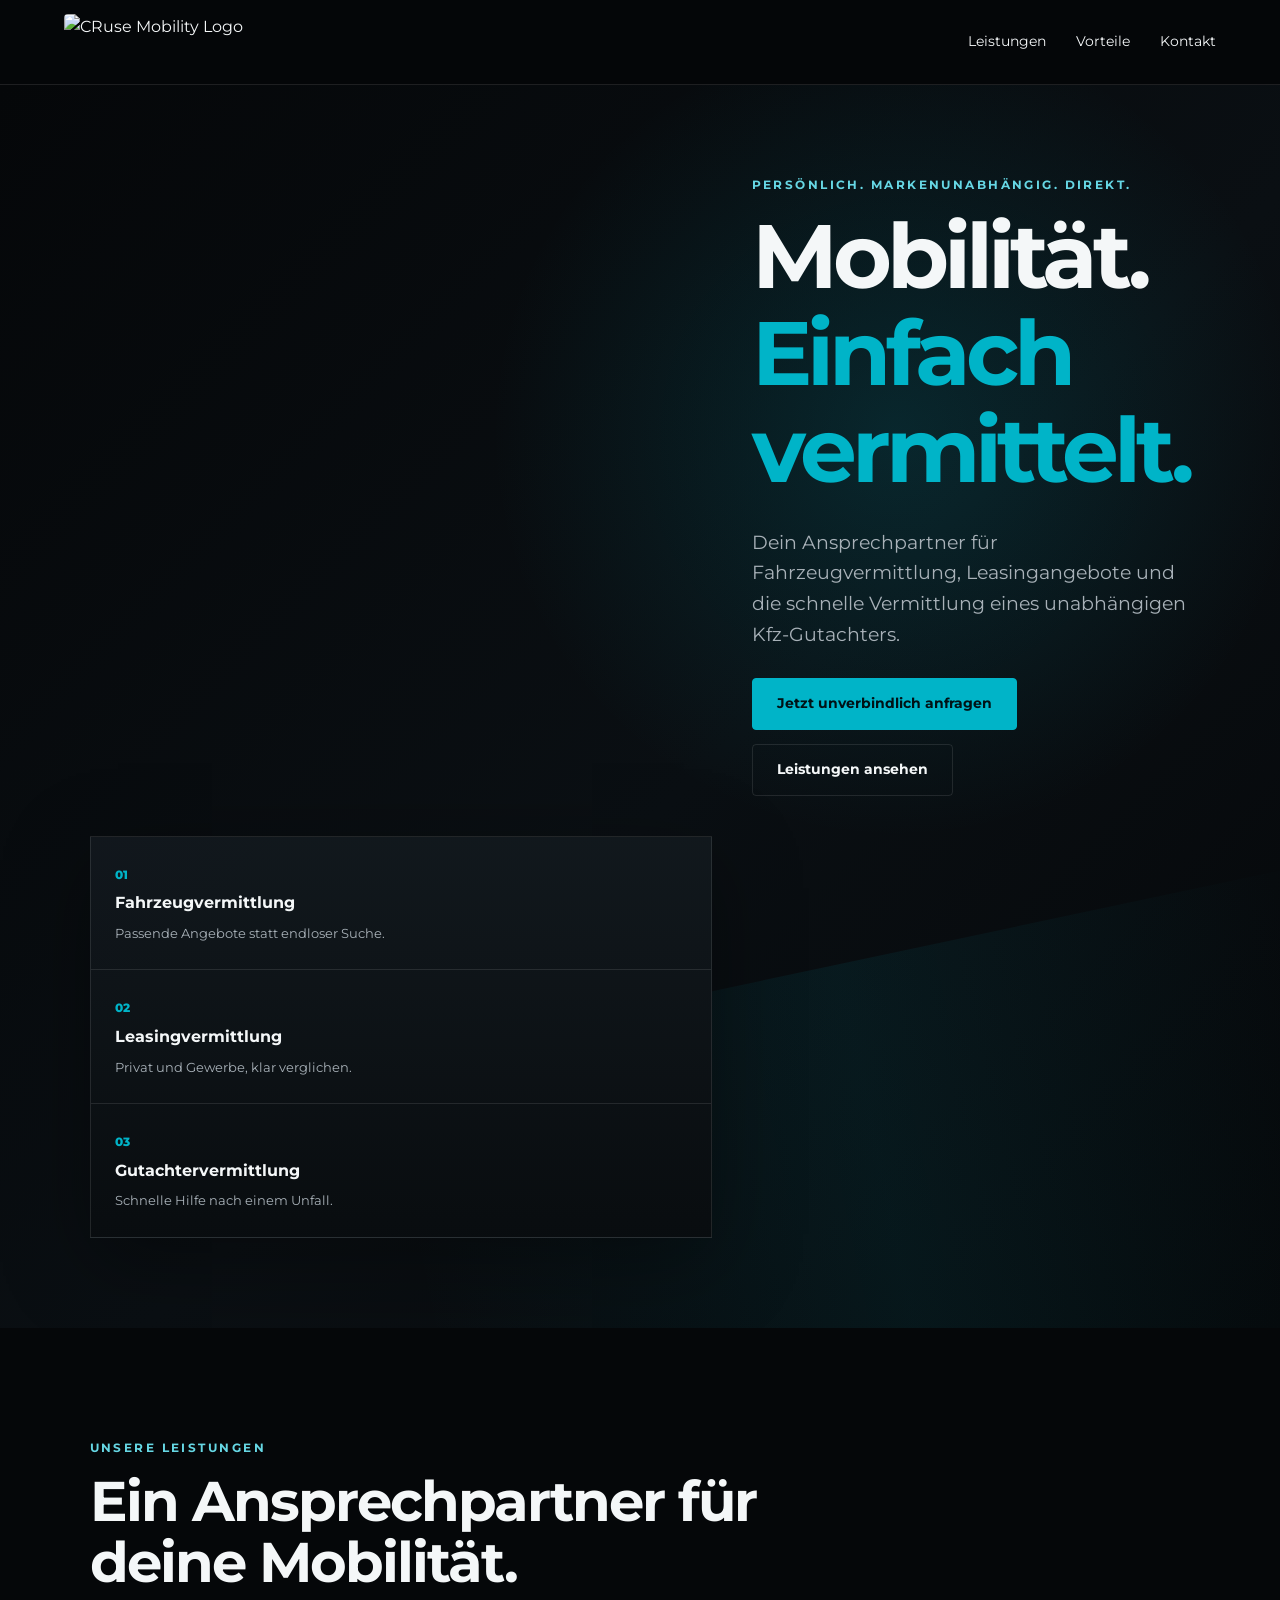
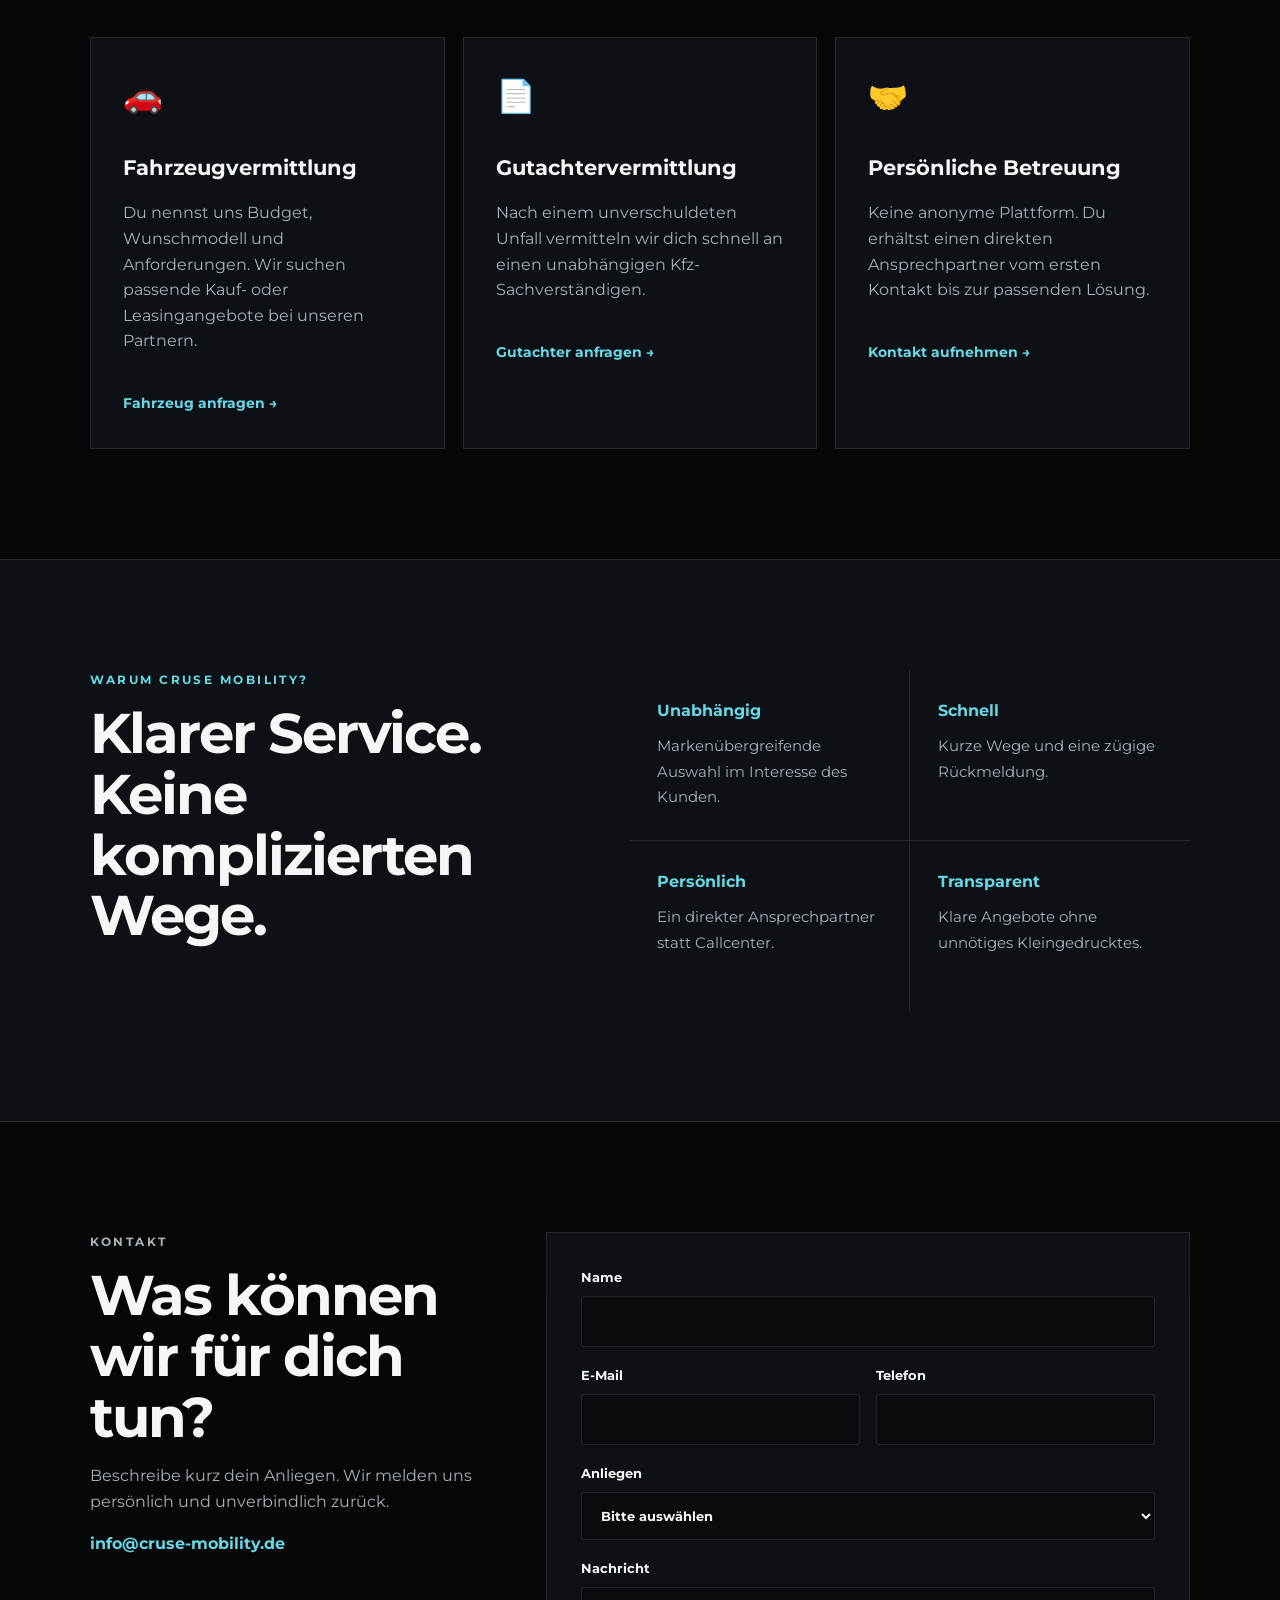
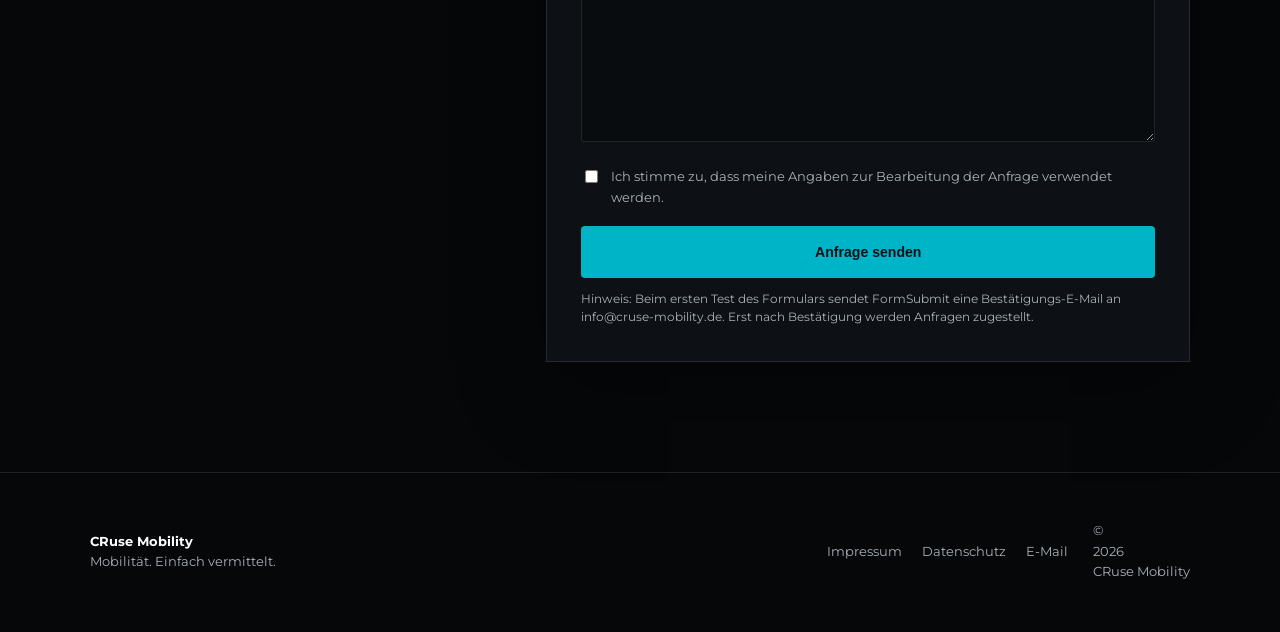
==== index.html @ 1a9c0b60 "Add files via upload" ====
<!doctype html>
<html lang="de">
<head>
  <meta charset="utf-8">
  <meta name="viewport" content="width=device-width, initial-scale=1">
  <title>CRuse Mobility – Mobilität. Einfach vermittelt.</title>
  <meta name="description" content="CRuse Mobility vermittelt Fahrzeuge, Leasingangebote und unabhängige Kfz-Gutachter – persönlich, schnell und markenunabhängig.">
  <link rel="icon" href="assets/cruse-logo.png">
  <link rel="stylesheet" href="styles.css">
</head>
<body>
  <header class="site-header">
    <a class="brand" href="#start" aria-label="CRuse Mobility Startseite">
      <img src="assets/cruse-logo.png" alt="CRuse Mobility Logo">
    </a>
    <button class="menu-toggle" type="button" aria-label="Menü öffnen" aria-expanded="false">☰</button>
    <nav class="nav" aria-label="Hauptnavigation">
      <a href="#leistungen">Leistungen</a>
      <a href="#vorteile">Vorteile</a>
      <a href="#kontakt">Kontakt</a>
    </nav>
  </header>

  <main>
    <section class="hero" id="start">
      <div class="hero-glow"></div>
      <div class="hero-content">
        <p class="eyebrow">Persönlich. Markenunabhängig. Direkt.</p>
        <h1>Mobilität.<br><span>Einfach vermittelt.</span></h1>
        <p class="hero-text">
          Dein Ansprechpartner für Fahrzeugvermittlung, Leasingangebote
          und die schnelle Vermittlung eines unabhängigen Kfz-Gutachters.
        </p>
        <div class="hero-actions">
          <a class="button primary" href="#kontakt">Jetzt unverbindlich anfragen</a>
          <a class="button secondary" href="#leistungen">Leistungen ansehen</a>
        </div>
      </div>
      <div class="hero-card" aria-label="CRuse Mobility Kernleistungen">
        <div>
          <span>01</span>
          <strong>Fahrzeugvermittlung</strong>
          <small>Passende Angebote statt endloser Suche.</small>
        </div>
        <div>
          <span>02</span>
          <strong>Leasingvermittlung</strong>
          <small>Privat und Gewerbe, klar verglichen.</small>
        </div>
        <div>
          <span>03</span>
          <strong>Gutachtervermittlung</strong>
          <small>Schnelle Hilfe nach einem Unfall.</small>
        </div>
      </div>
    </section>

    <section class="section" id="leistungen">
      <div class="section-heading">
        <p class="eyebrow">Unsere Leistungen</p>
        <h2>Ein Ansprechpartner für deine Mobilität.</h2>
      </div>

      <div class="cards">
        <article class="card">
          <div class="icon">🚗</div>
          <h3>Fahrzeugvermittlung</h3>
          <p>Du nennst uns Budget, Wunschmodell und Anforderungen. Wir suchen passende Kauf- oder Leasingangebote bei unseren Partnern.</p>
          <a href="#kontakt">Fahrzeug anfragen →</a>
        </article>

        <article class="card">
          <div class="icon">📄</div>
          <h3>Gutachtervermittlung</h3>
          <p>Nach einem unverschuldeten Unfall vermitteln wir dich schnell an einen unabhängigen Kfz-Sachverständigen.</p>
          <a href="#kontakt">Gutachter anfragen →</a>
        </article>

        <article class="card">
          <div class="icon">🤝</div>
          <h3>Persönliche Betreuung</h3>
          <p>Keine anonyme Plattform. Du erhältst einen direkten Ansprechpartner vom ersten Kontakt bis zur passenden Lösung.</p>
          <a href="#kontakt">Kontakt aufnehmen →</a>
        </article>
      </div>
    </section>

    <section class="section split" id="vorteile">
      <div>
        <p class="eyebrow">Warum CRuse Mobility?</p>
        <h2>Klarer Service.<br>Keine komplizierten Wege.</h2>
      </div>
      <div class="benefits">
        <div><strong>Unabhängig</strong><span>Markenübergreifende Auswahl im Interesse des Kunden.</span></div>
        <div><strong>Schnell</strong><span>Kurze Wege und eine zügige Rückmeldung.</span></div>
        <div><strong>Persönlich</strong><span>Ein direkter Ansprechpartner statt Callcenter.</span></div>
        <div><strong>Transparent</strong><span>Klare Angebote ohne unnötiges Kleingedrucktes.</span></div>
      </div>
    </section>

    <section class="section contact-section" id="kontakt">
      <div class="contact-copy">
        <p class="eyebrow">Kontakt</p>
        <h2>Was können wir für dich tun?</h2>
        <p>Beschreibe kurz dein Anliegen. Wir melden uns persönlich und unverbindlich zurück.</p>
        <a class="mail-link" href="mailto:info@cruse-mobility.de">info@cruse-mobility.de</a>
      </div>

      <form class="contact-form" action="https://formsubmit.co/info@cruse-mobility.de" method="POST">
        <input type="hidden" name="_subject" value="Neue Anfrage über cruse-mobility.de">
        <input type="hidden" name="_captcha" value="false">
        <input type="hidden" name="_template" value="table">

        <label>
          Name
          <input type="text" name="Name" autocomplete="name" required>
        </label>

        <div class="form-row">
          <label>
            E-Mail
            <input type="email" name="E-Mail" autocomplete="email" required>
          </label>
          <label>
            Telefon
            <input type="tel" name="Telefon" autocomplete="tel">
          </label>
        </div>

        <label>
          Anliegen
          <select name="Anliegen" required>
            <option value="">Bitte auswählen</option>
            <option>Fahrzeugvermittlung</option>
            <option>Leasingangebot</option>
            <option>Gutachtervermittlung</option>
            <option>Kooperation / Partner werden</option>
            <option>Sonstiges</option>
          </select>
        </label>

        <label>
          Nachricht
          <textarea name="Nachricht" rows="6" required></textarea>
        </label>

        <label class="consent">
          <input type="checkbox" required>
          <span>Ich stimme zu, dass meine Angaben zur Bearbeitung der Anfrage verwendet werden.</span>
        </label>

        <button class="button primary submit" type="submit">Anfrage senden</button>
        <p class="form-note">
          Hinweis: Beim ersten Test des Formulars sendet FormSubmit eine Bestätigungs-E-Mail an
          info@cruse-mobility.de. Erst nach Bestätigung werden Anfragen zugestellt.
        </p>
      </form>
    </section>
  </main>

  <footer>
    <div>
      <strong>CRuse Mobility</strong>
      <span>Mobilität. Einfach vermittelt.</span>
    </div>
    <div class="footer-links">
      <a href="impressum.html">Impressum</a>
      <a href="datenschutz.html">Datenschutz</a>
      <a href="mailto:info@cruse-mobility.de">E-Mail</a>
    </div>
    <p>© <span id="year"></span> CRuse Mobility</p>
  </footer>

  <script src="script.js"></script>
</body>
</html>
---- styles.css ----
@import url('https://fonts.googleapis.com/css2?family=Montserrat:wght@400;500;600;700;800&display=swap');

:root {
  --bg: #050709;
  --panel: #0d1115;
  --panel-2: #12181d;
  --text: #f4f7f8;
  --muted: #a8b1b8;
  --accent: #00b4c8;
  --accent-2: #66d7e4;
  --line: rgba(255,255,255,.1);
  --shadow: 0 24px 80px rgba(0,0,0,.35);
}

* { box-sizing: border-box; }
html { scroll-behavior: smooth; }
body {
  margin: 0;
  background: var(--bg);
  color: var(--text);
  font-family: Montserrat, Arial, sans-serif;
  line-height: 1.6;
}
a { color: inherit; text-decoration: none; }
img { max-width: 100%; display: block; }

.site-header {
  position: sticky;
  top: 0;
  z-index: 50;
  display: flex;
  align-items: center;
  justify-content: space-between;
  gap: 24px;
  padding: 14px clamp(20px, 5vw, 72px);
  background: rgba(5,7,9,.82);
  border-bottom: 1px solid var(--line);
  backdrop-filter: blur(16px);
}
.brand img { width: 215px; height: 56px; object-fit: cover; object-position: center; border-radius: 4px; }
.nav { display: flex; gap: 30px; font-size: .9rem; }
.nav a:hover { color: var(--accent-2); }
.menu-toggle { display: none; background: none; border: 0; color: white; font-size: 1.6rem; }

.hero {
  min-height: 86vh;
  position: relative;
  overflow: hidden;
  display: grid;
  grid-template-columns: 1.3fr .7fr;
  gap: 40px;
  align-items: center;
  padding: 90px clamp(20px, 7vw, 110px);
  background:
    radial-gradient(circle at 70% 28%, rgba(0,180,200,.15), transparent 32%),
    linear-gradient(135deg, #050709 0%, #0a0f13 55%, #050709 100%);
}
.hero::after {
  content: "";
  position: absolute;
  inset: auto -10% -40% 35%;
  height: 70%;
  background: linear-gradient(90deg, transparent, rgba(0,180,200,.08), transparent);
  transform: rotate(-12deg);
}
.hero-content, .hero-card { position: relative; z-index: 2; }
.eyebrow {
  margin: 0 0 14px;
  color: var(--accent-2);
  font-size: .76rem;
  font-weight: 700;
  text-transform: uppercase;
  letter-spacing: .2em;
}
h1, h2, h3 { line-height: 1.08; }
h1 { margin: 0; font-size: clamp(3rem, 7vw, 6.5rem); letter-spacing: -.055em; }
h1 span { color: var(--accent); }
.hero-text { max-width: 720px; margin: 28px 0; color: var(--muted); font-size: clamp(1rem, 1.7vw, 1.2rem); }
.hero-actions { display: flex; gap: 14px; flex-wrap: wrap; }
.button {
  display: inline-flex;
  align-items: center;
  justify-content: center;
  min-height: 52px;
  padding: 0 24px;
  border-radius: 4px;
  border: 1px solid var(--line);
  font-weight: 700;
  font-size: .88rem;
  cursor: pointer;
  transition: .2s ease;
}
.button.primary { background: var(--accent); color: #001216; border-color: var(--accent); }
.button.primary:hover { transform: translateY(-2px); box-shadow: 0 12px 35px rgba(0,180,200,.24); }
.button.secondary:hover { border-color: var(--accent); color: var(--accent-2); }

.hero-card {
  background: linear-gradient(180deg, rgba(18,24,29,.96), rgba(9,12,15,.96));
  border: 1px solid var(--line);
  box-shadow: var(--shadow);
}
.hero-card div { padding: 24px; border-bottom: 1px solid var(--line); }
.hero-card div:last-child { border-bottom: 0; }
.hero-card span { color: var(--accent); font-size: .72rem; font-weight: 800; }
.hero-card strong { display: block; margin: 4px 0; }
.hero-card small { color: var(--muted); }

.section { padding: 110px clamp(20px, 7vw, 110px); }
.section-heading { max-width: 820px; margin-bottom: 44px; }
h2 { margin: 0; font-size: clamp(2rem, 4.4vw, 4rem); letter-spacing: -.035em; }
.cards { display: grid; grid-template-columns: repeat(3, 1fr); gap: 18px; }
.card {
  min-height: 330px;
  padding: 32px;
  background: var(--panel);
  border: 1px solid var(--line);
  transition: .22s ease;
}
.card:hover { transform: translateY(-5px); border-color: rgba(0,180,200,.55); }
.icon { font-size: 2rem; }
.card h3 { font-size: 1.3rem; margin-top: 36px; }
.card p { color: var(--muted); }
.card a { display: inline-block; margin-top: 22px; color: var(--accent-2); font-weight: 700; font-size: .86rem; }

.split {
  display: grid;
  grid-template-columns: .9fr 1.1fr;
  gap: 80px;
  background: var(--panel);
  border-top: 1px solid var(--line);
  border-bottom: 1px solid var(--line);
}
.benefits { display: grid; grid-template-columns: 1fr 1fr; gap: 1px; background: var(--line); }
.benefits div { min-height: 170px; padding: 28px; background: var(--panel); }
.benefits strong { display: block; color: var(--accent-2); margin-bottom: 10px; }
.benefits span { color: var(--muted); font-size: .92rem; }

.contact-section { display: grid; grid-template-columns: .75fr 1.25fr; gap: 70px; }
.contact-copy p { color: var(--muted); }
.mail-link { color: var(--accent-2); font-weight: 700; }
.contact-form {
  padding: 34px;
  background: var(--panel);
  border: 1px solid var(--line);
  box-shadow: var(--shadow);
}
label { display: block; margin-bottom: 18px; font-size: .82rem; font-weight: 700; }
input, select, textarea {
  width: 100%;
  margin-top: 8px;
  padding: 14px 15px;
  border: 1px solid var(--line);
  border-radius: 3px;
  background: #080c0f;
  color: var(--text);
  font: inherit;
  outline: none;
}
input:focus, select:focus, textarea:focus { border-color: var(--accent); }
.form-row { display: grid; grid-template-columns: 1fr 1fr; gap: 16px; }
.consent { display: flex; gap: 10px; align-items: flex-start; color: var(--muted); font-weight: 400; }
.consent input { width: auto; margin-top: 4px; }
.submit { width: 100%; border: 0; }
.form-note { color: var(--muted); font-size: .72rem; margin-bottom: 0; }

footer {
  padding: 36px clamp(20px, 7vw, 110px);
  border-top: 1px solid var(--line);
  display: grid;
  grid-template-columns: 1fr auto auto;
  gap: 25px;
  align-items: center;
  color: var(--muted);
  font-size: .8rem;
}
footer strong, footer span { display: block; }
footer strong { color: white; }
.footer-links { display: flex; gap: 20px; }

.legal {
  max-width: 920px;
  margin: auto;
  padding: 80px 20px;
}
.legal h1 { font-size: clamp(2.4rem, 6vw, 4.5rem); }
.legal h2 { font-size: 1.35rem; margin-top: 36px; }
.legal p, .legal li { color: var(--muted); }
.notice {
  padding: 18px;
  border-left: 3px solid var(--accent);
  background: var(--panel);
}

@media (max-width: 900px) {
  .hero, .split, .contact-section { grid-template-columns: 1fr; }
  .hero { padding-top: 70px; min-height: auto; }
  .cards { grid-template-columns: 1fr; }
  .split { gap: 45px; }
  .benefits { grid-template-columns: 1fr; }
  footer { grid-template-columns: 1fr; }
}

@media (max-width: 680px) {
  .site-header { padding: 10px 18px; }
  .brand img { width: 165px; height: 44px; }
  .menu-toggle { display: block; }
  .nav {
    display: none;
    position: absolute;
    top: 65px;
    left: 0;
    right: 0;
    padding: 20px;
    background: #080b0e;
    border-bottom: 1px solid var(--line);
    flex-direction: column;
  }
  .nav.open { display: flex; }
  .hero, .section { padding-left: 20px; padding-right: 20px; }
  .form-row { grid-template-columns: 1fr; gap: 0; }
  .contact-form { padding: 22px; }
}
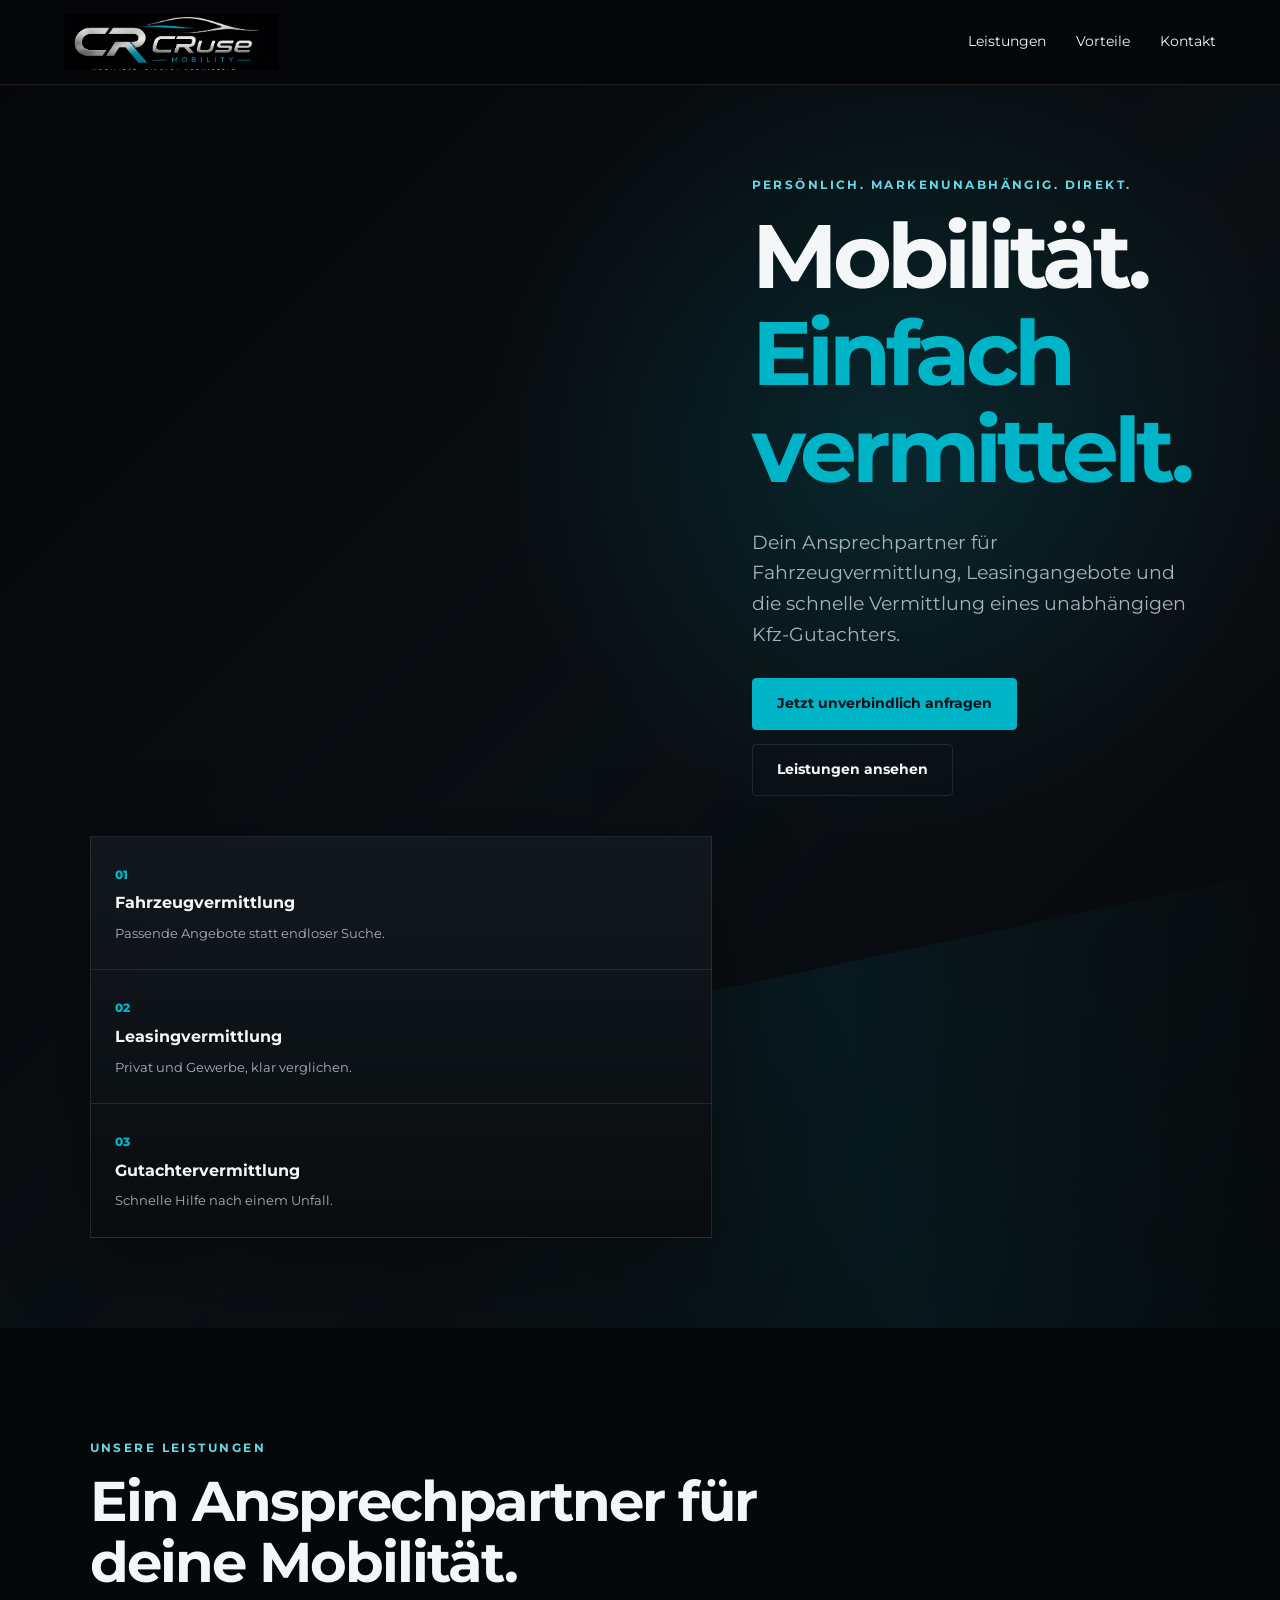
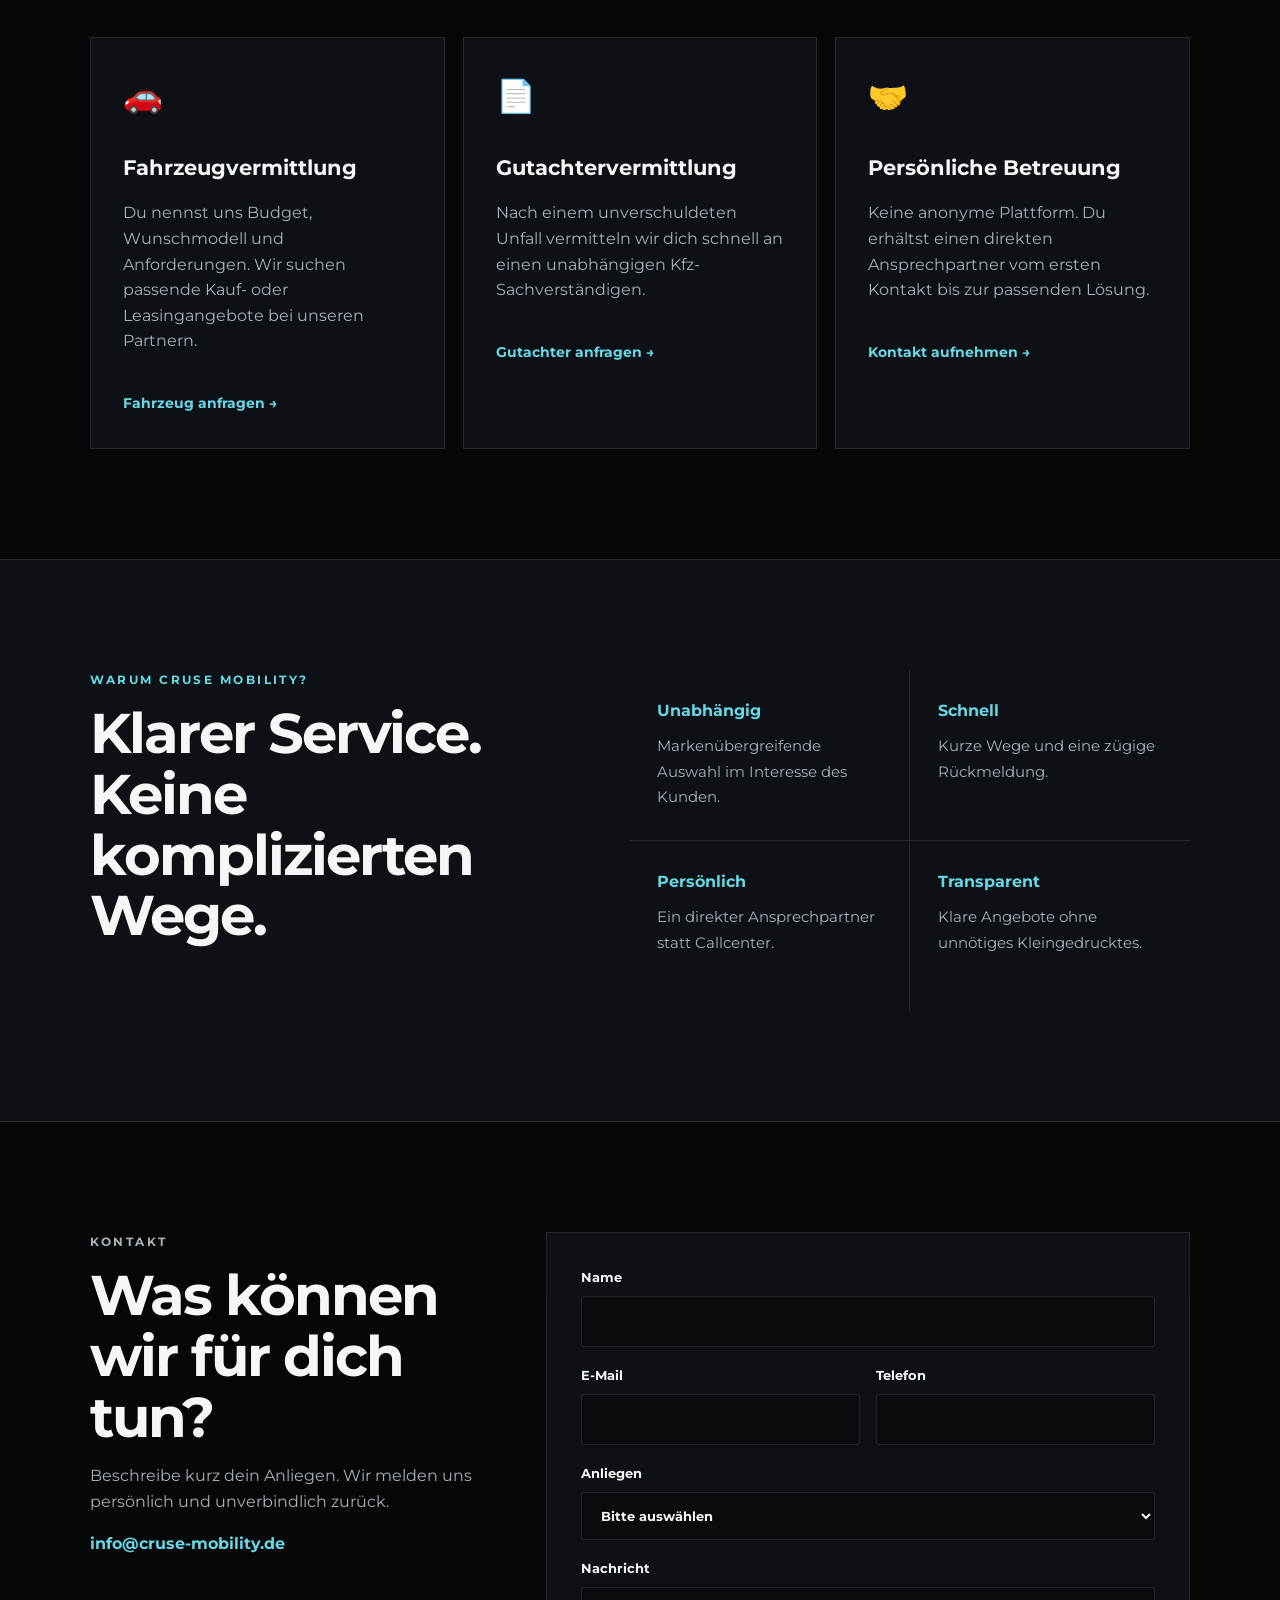
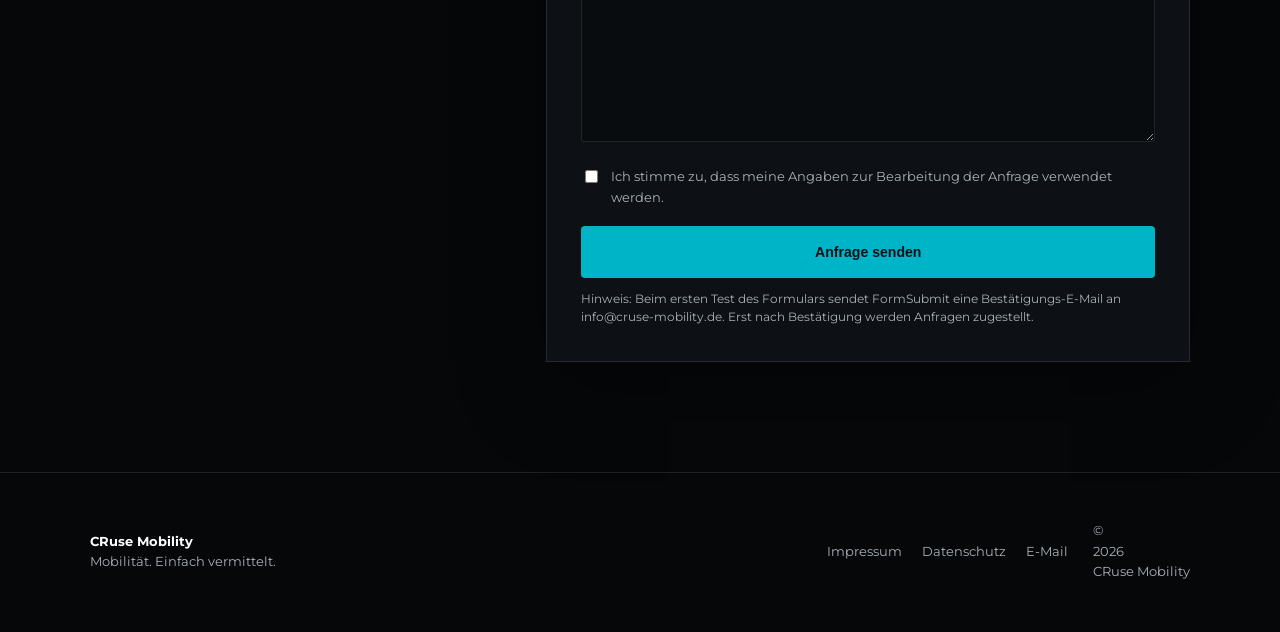
==== commit e82ebeed: "index.html aktualisieren" ====
--- a/index.html
+++ b/index.html
@@ -5,13 +5,13 @@
   <meta name="viewport" content="width=device-width, initial-scale=1">
   <title>CRuse Mobility – Mobilität. Einfach vermittelt.</title>
   <meta name="description" content="CRuse Mobility vermittelt Fahrzeuge, Leasingangebote und unabhängige Kfz-Gutachter – persönlich, schnell und markenunabhängig.">
-  <link rel="icon" href="assets/cruse-logo.png">
+<link rel="icon" href="cruse-logo.png">
   <link rel="stylesheet" href="styles.css">
 </head>
 <body>
   <header class="site-header">
     <a class="brand" href="#start" aria-label="CRuse Mobility Startseite">
-      <img src="assets/cruse-logo.png" alt="CRuse Mobility Logo">
+      <img src="cruse-logo.png" alt="CRuse Mobility Logo">
     </a>
     <button class="menu-toggle" type="button" aria-label="Menü öffnen" aria-expanded="false">☰</button>
     <nav class="nav" aria-label="Hauptnavigation">
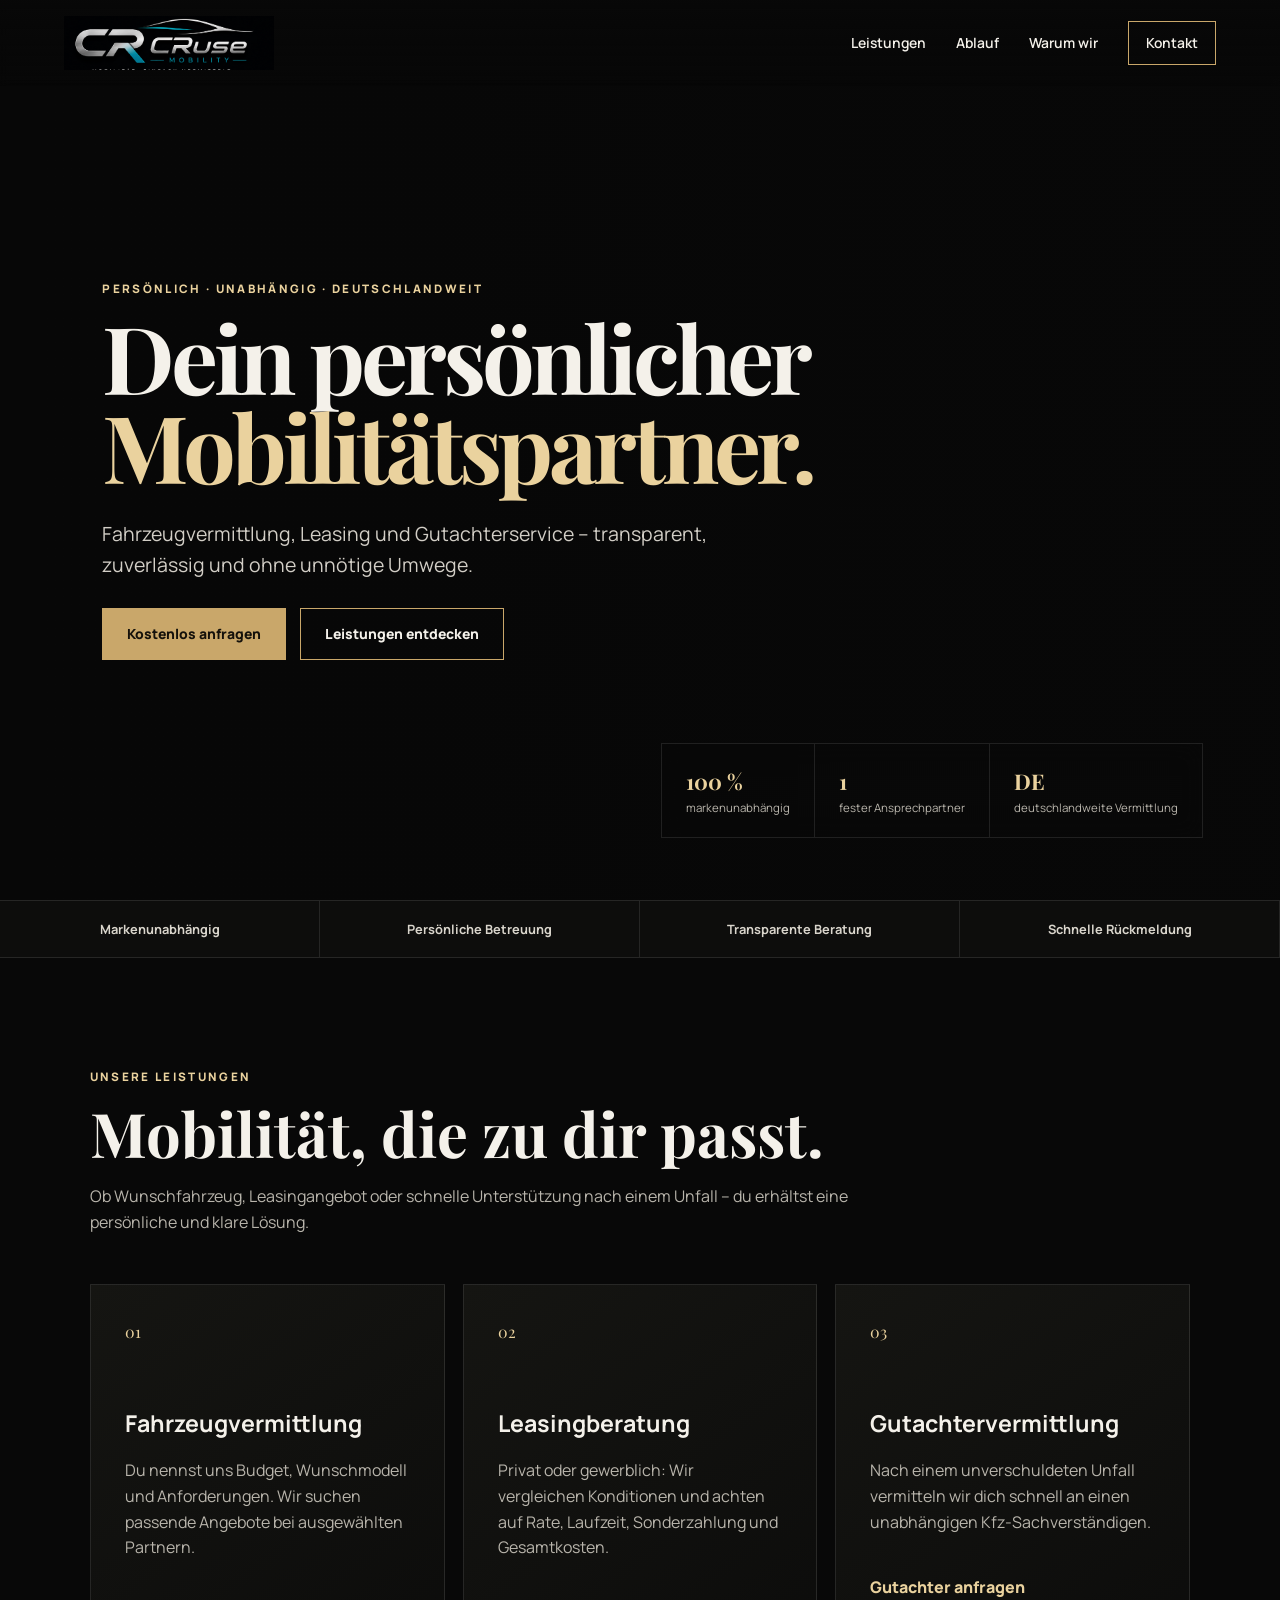
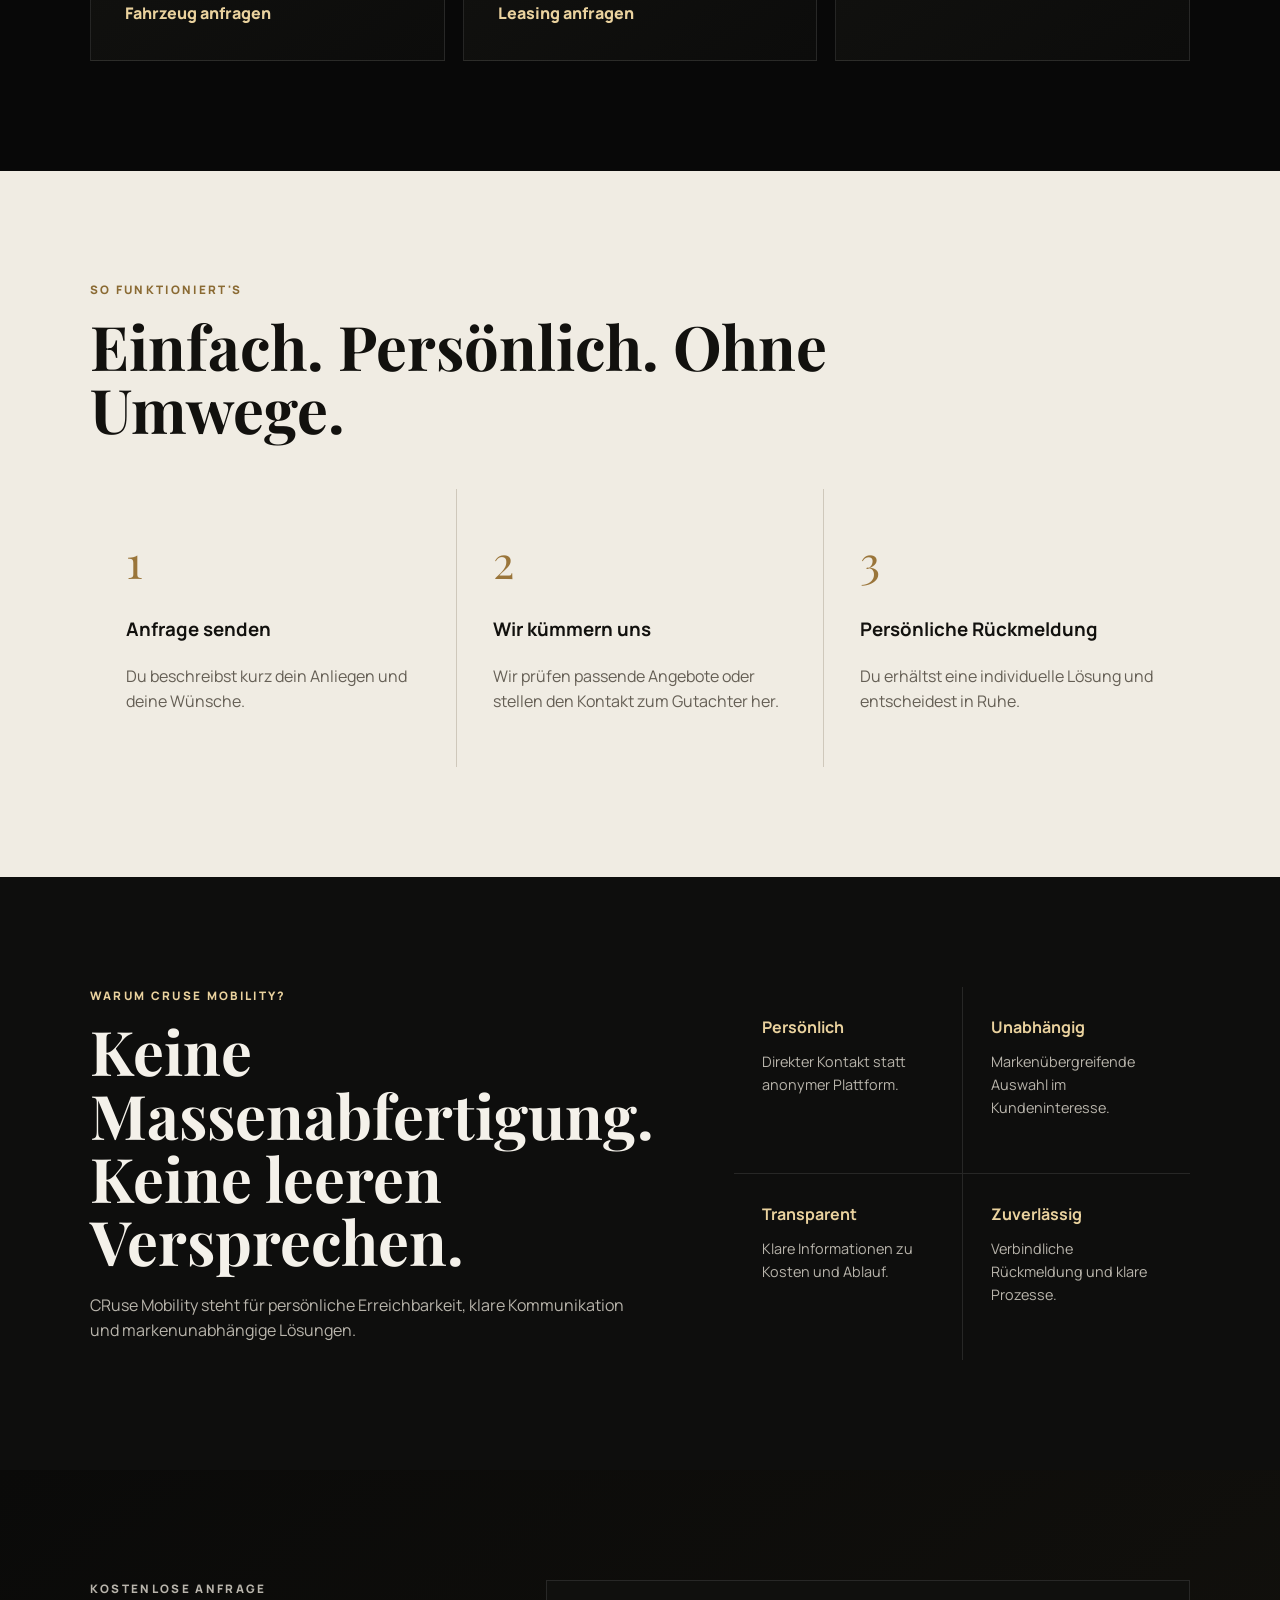
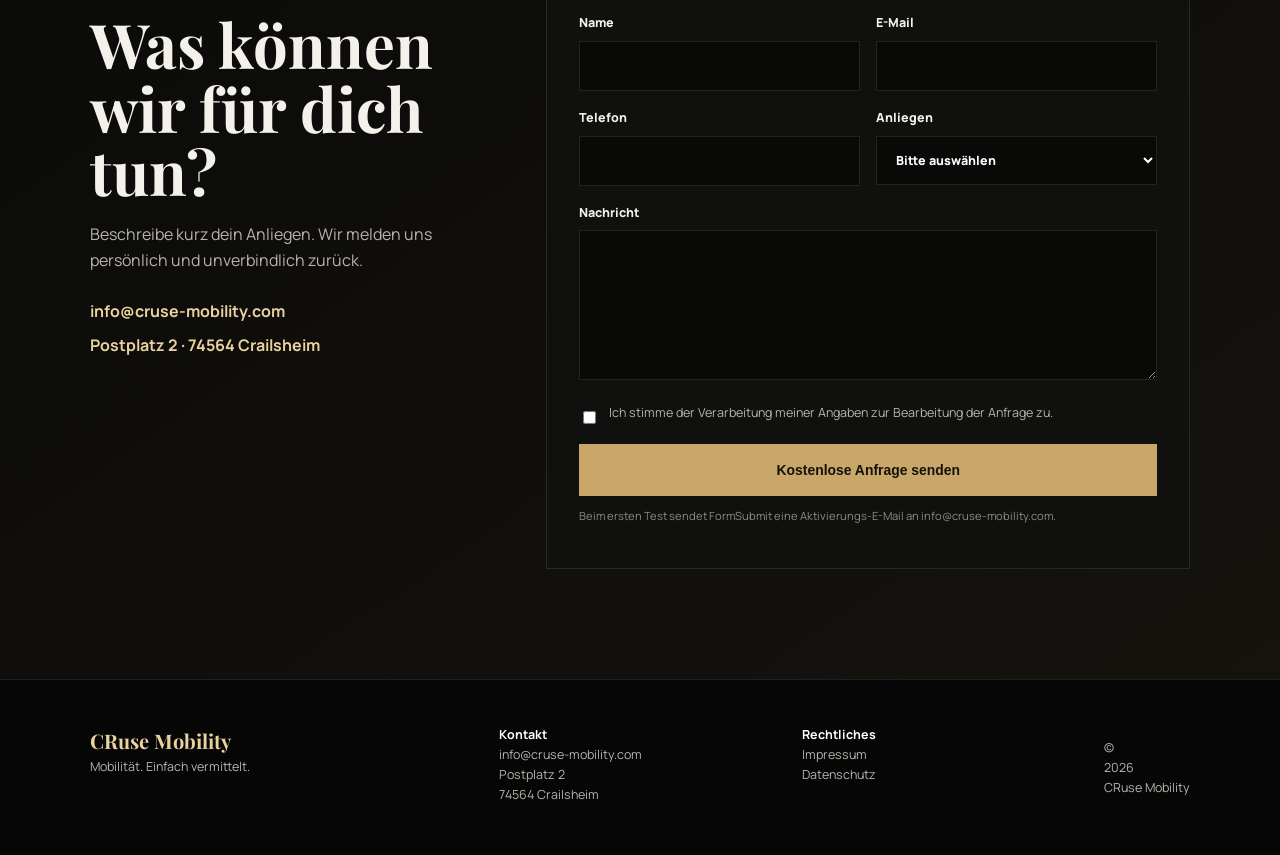
==== commit d0e24c19: "Add files via upload" ====
--- a/index.html
+++ b/index.html
@@ -1,176 +1,89 @@
 <!doctype html>
 <html lang="de">
 <head>
-  <meta charset="utf-8">
-  <meta name="viewport" content="width=device-width, initial-scale=1">
-  <title>CRuse Mobility – Mobilität. Einfach vermittelt.</title>
-  <meta name="description" content="CRuse Mobility vermittelt Fahrzeuge, Leasingangebote und unabhängige Kfz-Gutachter – persönlich, schnell und markenunabhängig.">
+<meta charset="utf-8"><meta name="viewport" content="width=device-width,initial-scale=1">
+<title>CRuse Mobility – Dein persönlicher Mobilitätspartner</title>
+<meta name="description" content="Fahrzeugvermittlung, Leasingberatung und Gutachtervermittlung – persönlich, transparent und markenunabhängig.">
 <link rel="icon" href="cruse-logo.png">
-  <link rel="stylesheet" href="styles.css">
+<link rel="preconnect" href="https://fonts.googleapis.com">
+<link rel="preconnect" href="https://fonts.gstatic.com" crossorigin>
+<link href="https://fonts.googleapis.com/css2?family=Manrope:wght@400;500;600;700;800&family=Playfair+Display:wght@600;700&display=swap" rel="stylesheet">
+<link rel="stylesheet" href="styles.css">
 </head>
 <body>
-  <header class="site-header">
-    <a class="brand" href="#start" aria-label="CRuse Mobility Startseite">
-      <img src="cruse-logo.png" alt="CRuse Mobility Logo">
-    </a>
-    <button class="menu-toggle" type="button" aria-label="Menü öffnen" aria-expanded="false">☰</button>
-    <nav class="nav" aria-label="Hauptnavigation">
-      <a href="#leistungen">Leistungen</a>
-      <a href="#vorteile">Vorteile</a>
-      <a href="#kontakt">Kontakt</a>
-    </nav>
-  </header>
+<header class="header">
+<a class="brand" href="#start"><img src="cruse-logo.png" alt="CRuse Mobility Logo"></a>
+<button class="menu-toggle" aria-expanded="false">Menü</button>
+<nav id="main-nav">
+<a href="#leistungen">Leistungen</a><a href="#ablauf">Ablauf</a><a href="#warum">Warum wir</a><a href="#kontakt" class="nav-cta">Kontakt</a>
+</nav>
+</header>
 
-  <main>
-    <section class="hero" id="start">
-      <div class="hero-glow"></div>
-      <div class="hero-content">
-        <p class="eyebrow">Persönlich. Markenunabhängig. Direkt.</p>
-        <h1>Mobilität.<br><span>Einfach vermittelt.</span></h1>
-        <p class="hero-text">
-          Dein Ansprechpartner für Fahrzeugvermittlung, Leasingangebote
-          und die schnelle Vermittlung eines unabhängigen Kfz-Gutachters.
-        </p>
-        <div class="hero-actions">
-          <a class="button primary" href="#kontakt">Jetzt unverbindlich anfragen</a>
-          <a class="button secondary" href="#leistungen">Leistungen ansehen</a>
-        </div>
-      </div>
-      <div class="hero-card" aria-label="CRuse Mobility Kernleistungen">
-        <div>
-          <span>01</span>
-          <strong>Fahrzeugvermittlung</strong>
-          <small>Passende Angebote statt endloser Suche.</small>
-        </div>
-        <div>
-          <span>02</span>
-          <strong>Leasingvermittlung</strong>
-          <small>Privat und Gewerbe, klar verglichen.</small>
-        </div>
-        <div>
-          <span>03</span>
-          <strong>Gutachtervermittlung</strong>
-          <small>Schnelle Hilfe nach einem Unfall.</small>
-        </div>
-      </div>
-    </section>
+<main>
+<section class="hero" id="start">
+<div class="hero-overlay"></div>
+<div class="hero-content">
+<p class="kicker">Persönlich · unabhängig · deutschlandweit</p>
+<h1>Dein persönlicher<br><em>Mobilitätspartner.</em></h1>
+<p class="lead">Fahrzeugvermittlung, Leasing und Gutachterservice – transparent, zuverlässig und ohne unnötige Umwege.</p>
+<div class="actions"><a href="#kontakt" class="btn btn-gold">Kostenlos anfragen</a><a href="#leistungen" class="btn btn-ghost">Leistungen entdecken</a></div>
+</div>
+<div class="hero-facts">
+<div><strong>100 %</strong><span>markenunabhängig</span></div>
+<div><strong>1</strong><span>fester Ansprechpartner</span></div>
+<div><strong>DE</strong><span>deutschlandweite Vermittlung</span></div>
+</div>
+</section>
 
-    <section class="section" id="leistungen">
-      <div class="section-heading">
-        <p class="eyebrow">Unsere Leistungen</p>
-        <h2>Ein Ansprechpartner für deine Mobilität.</h2>
-      </div>
+<section class="trustbar"><span>Markenunabhängig</span><span>Persönliche Betreuung</span><span>Transparente Beratung</span><span>Schnelle Rückmeldung</span></section>
 
-      <div class="cards">
-        <article class="card">
-          <div class="icon">🚗</div>
-          <h3>Fahrzeugvermittlung</h3>
-          <p>Du nennst uns Budget, Wunschmodell und Anforderungen. Wir suchen passende Kauf- oder Leasingangebote bei unseren Partnern.</p>
-          <a href="#kontakt">Fahrzeug anfragen →</a>
-        </article>
+<section class="section" id="leistungen">
+<div class="section-head"><p class="kicker">Unsere Leistungen</p><h2>Mobilität, die zu dir passt.</h2><p>Ob Wunschfahrzeug, Leasingangebot oder schnelle Unterstützung nach einem Unfall – du erhältst eine persönliche und klare Lösung.</p></div>
+<div class="service-grid">
+<article class="service-card"><span class="number">01</span><h3>Fahrzeugvermittlung</h3><p>Du nennst uns Budget, Wunschmodell und Anforderungen. Wir suchen passende Angebote bei ausgewählten Partnern.</p><a href="#kontakt">Fahrzeug anfragen</a></article>
+<article class="service-card"><span class="number">02</span><h3>Leasingberatung</h3><p>Privat oder gewerblich: Wir vergleichen Konditionen und achten auf Rate, Laufzeit, Sonderzahlung und Gesamtkosten.</p><a href="#kontakt">Leasing anfragen</a></article>
+<article class="service-card"><span class="number">03</span><h3>Gutachtervermittlung</h3><p>Nach einem unverschuldeten Unfall vermitteln wir dich schnell an einen unabhängigen Kfz-Sachverständigen.</p><a href="#kontakt">Gutachter anfragen</a></article>
+</div>
+</section>
 
-        <article class="card">
-          <div class="icon">📄</div>
-          <h3>Gutachtervermittlung</h3>
-          <p>Nach einem unverschuldeten Unfall vermitteln wir dich schnell an einen unabhängigen Kfz-Sachverständigen.</p>
-          <a href="#kontakt">Gutachter anfragen →</a>
-        </article>
+<section class="section process" id="ablauf">
+<div class="section-head"><p class="kicker">So funktioniert's</p><h2>Einfach. Persönlich. Ohne Umwege.</h2></div>
+<div class="steps">
+<article><span>1</span><h3>Anfrage senden</h3><p>Du beschreibst kurz dein Anliegen und deine Wünsche.</p></article>
+<article><span>2</span><h3>Wir kümmern uns</h3><p>Wir prüfen passende Angebote oder stellen den Kontakt zum Gutachter her.</p></article>
+<article><span>3</span><h3>Persönliche Rückmeldung</h3><p>Du erhältst eine individuelle Lösung und entscheidest in Ruhe.</p></article>
+</div>
+</section>
 
-        <article class="card">
-          <div class="icon">🤝</div>
-          <h3>Persönliche Betreuung</h3>
-          <p>Keine anonyme Plattform. Du erhältst einen direkten Ansprechpartner vom ersten Kontakt bis zur passenden Lösung.</p>
-          <a href="#kontakt">Kontakt aufnehmen →</a>
-        </article>
-      </div>
-    </section>
+<section class="section why" id="warum">
+<div class="why-copy"><p class="kicker">Warum CRuse Mobility?</p><h2>Keine Massenabfertigung.<br>Keine leeren Versprechen.</h2><p>CRuse Mobility steht für persönliche Erreichbarkeit, klare Kommunikation und markenunabhängige Lösungen.</p></div>
+<div class="why-list">
+<div><strong>Persönlich</strong><span>Direkter Kontakt statt anonymer Plattform.</span></div>
+<div><strong>Unabhängig</strong><span>Markenübergreifende Auswahl im Kundeninteresse.</span></div>
+<div><strong>Transparent</strong><span>Klare Informationen zu Kosten und Ablauf.</span></div>
+<div><strong>Zuverlässig</strong><span>Verbindliche Rückmeldung und klare Prozesse.</span></div>
+</div>
+</section>
 
-    <section class="section split" id="vorteile">
-      <div>
-        <p class="eyebrow">Warum CRuse Mobility?</p>
-        <h2>Klarer Service.<br>Keine komplizierten Wege.</h2>
-      </div>
-      <div class="benefits">
-        <div><strong>Unabhängig</strong><span>Markenübergreifende Auswahl im Interesse des Kunden.</span></div>
-        <div><strong>Schnell</strong><span>Kurze Wege und eine zügige Rückmeldung.</span></div>
-        <div><strong>Persönlich</strong><span>Ein direkter Ansprechpartner statt Callcenter.</span></div>
-        <div><strong>Transparent</strong><span>Klare Angebote ohne unnötiges Kleingedrucktes.</span></div>
-      </div>
-    </section>
+<section class="section contact" id="kontakt">
+<div class="contact-copy"><p class="kicker">Kostenlose Anfrage</p><h2>Was können wir für dich tun?</h2><p>Beschreibe kurz dein Anliegen. Wir melden uns persönlich und unverbindlich zurück.</p><div class="contact-data"><a href="mailto:info@cruse-mobility.com">info@cruse-mobility.com</a><span>Postplatz 2 · 74564 Crailsheim</span></div></div>
+<form action="https://formsubmit.co/info@cruse-mobility.com" method="POST">
+<input type="hidden" name="_subject" value="Neue Anfrage über cruse-mobility.de"><input type="hidden" name="_captcha" value="false"><input type="hidden" name="_template" value="table">
+<div class="field-row"><label>Name<input name="Name" required></label><label>E-Mail<input type="email" name="E-Mail" required></label></div>
+<div class="field-row"><label>Telefon<input type="tel" name="Telefon"></label><label>Anliegen<select name="Anliegen" required><option value="">Bitte auswählen</option><option>Fahrzeugvermittlung</option><option>Leasingberatung</option><option>Gutachtervermittlung</option><option>Kooperation / Partner werden</option><option>Sonstiges</option></select></label></div>
+<label>Nachricht<textarea name="Nachricht" rows="6" required></textarea></label>
+<label class="consent"><input type="checkbox" required><span>Ich stimme der Verarbeitung meiner Angaben zur Bearbeitung der Anfrage zu.</span></label>
+<button class="btn btn-gold submit" type="submit">Kostenlose Anfrage senden</button>
+<p class="form-note">Beim ersten Test sendet FormSubmit eine Aktivierungs-E-Mail an info@cruse-mobility.com.</p>
+</form>
+</section>
+</main>
 
-    <section class="section contact-section" id="kontakt">
-      <div class="contact-copy">
-        <p class="eyebrow">Kontakt</p>
-        <h2>Was können wir für dich tun?</h2>
-        <p>Beschreibe kurz dein Anliegen. Wir melden uns persönlich und unverbindlich zurück.</p>
-        <a class="mail-link" href="mailto:info@cruse-mobility.de">info@cruse-mobility.de</a>
-      </div>
-
-      <form class="contact-form" action="https://formsubmit.co/info@cruse-mobility.de" method="POST">
-        <input type="hidden" name="_subject" value="Neue Anfrage über cruse-mobility.de">
-        <input type="hidden" name="_captcha" value="false">
-        <input type="hidden" name="_template" value="table">
-
-        <label>
-          Name
-          <input type="text" name="Name" autocomplete="name" required>
-        </label>
-
-        <div class="form-row">
-          <label>
-            E-Mail
-            <input type="email" name="E-Mail" autocomplete="email" required>
-          </label>
-          <label>
-            Telefon
-            <input type="tel" name="Telefon" autocomplete="tel">
-          </label>
-        </div>
-
-        <label>
-          Anliegen
-          <select name="Anliegen" required>
-            <option value="">Bitte auswählen</option>
-            <option>Fahrzeugvermittlung</option>
-            <option>Leasingangebot</option>
-            <option>Gutachtervermittlung</option>
-            <option>Kooperation / Partner werden</option>
-            <option>Sonstiges</option>
-          </select>
-        </label>
-
-        <label>
-          Nachricht
-          <textarea name="Nachricht" rows="6" required></textarea>
-        </label>
-
-        <label class="consent">
-          <input type="checkbox" required>
-          <span>Ich stimme zu, dass meine Angaben zur Bearbeitung der Anfrage verwendet werden.</span>
-        </label>
-
-        <button class="button primary submit" type="submit">Anfrage senden</button>
-        <p class="form-note">
-          Hinweis: Beim ersten Test des Formulars sendet FormSubmit eine Bestätigungs-E-Mail an
-          info@cruse-mobility.de. Erst nach Bestätigung werden Anfragen zugestellt.
-        </p>
-      </form>
-    </section>
-  </main>
-
-  <footer>
-    <div>
-      <strong>CRuse Mobility</strong>
-      <span>Mobilität. Einfach vermittelt.</span>
-    </div>
-    <div class="footer-links">
-      <a href="impressum.html">Impressum</a>
-      <a href="datenschutz.html">Datenschutz</a>
-      <a href="mailto:info@cruse-mobility.de">E-Mail</a>
-    </div>
-    <p>© <span id="year"></span> CRuse Mobility</p>
-  </footer>
-
-  <script src="script.js"></script>
-</body>
-</html>
+<footer>
+<div class="footer-brand"><strong>CRuse Mobility</strong><span>Mobilität. Einfach vermittelt.</span></div>
+<div><strong>Kontakt</strong><a href="mailto:info@cruse-mobility.com">info@cruse-mobility.com</a><span>Postplatz 2</span><span>74564 Crailsheim</span></div>
+<div><strong>Rechtliches</strong><a href="impressum.html">Impressum</a><a href="datenschutz.html">Datenschutz</a></div>
+<p>© <span id="year"></span> CRuse Mobility</p>
+</footer>
+<script src="script.js"></script>
+</body></html>
--- a/styles.css
+++ b/styles.css
@@ -1,222 +1 @@
-@import url('https://fonts.googleapis.com/css2?family=Montserrat:wght@400;500;600;700;800&display=swap');
-
-:root {
-  --bg: #050709;
-  --panel: #0d1115;
-  --panel-2: #12181d;
-  --text: #f4f7f8;
-  --muted: #a8b1b8;
-  --accent: #00b4c8;
-  --accent-2: #66d7e4;
-  --line: rgba(255,255,255,.1);
-  --shadow: 0 24px 80px rgba(0,0,0,.35);
-}
-
-* { box-sizing: border-box; }
-html { scroll-behavior: smooth; }
-body {
-  margin: 0;
-  background: var(--bg);
-  color: var(--text);
-  font-family: Montserrat, Arial, sans-serif;
-  line-height: 1.6;
-}
-a { color: inherit; text-decoration: none; }
-img { max-width: 100%; display: block; }
-
-.site-header {
-  position: sticky;
-  top: 0;
-  z-index: 50;
-  display: flex;
-  align-items: center;
-  justify-content: space-between;
-  gap: 24px;
-  padding: 14px clamp(20px, 5vw, 72px);
-  background: rgba(5,7,9,.82);
-  border-bottom: 1px solid var(--line);
-  backdrop-filter: blur(16px);
-}
-.brand img { width: 215px; height: 56px; object-fit: cover; object-position: center; border-radius: 4px; }
-.nav { display: flex; gap: 30px; font-size: .9rem; }
-.nav a:hover { color: var(--accent-2); }
-.menu-toggle { display: none; background: none; border: 0; color: white; font-size: 1.6rem; }
-
-.hero {
-  min-height: 86vh;
-  position: relative;
-  overflow: hidden;
-  display: grid;
-  grid-template-columns: 1.3fr .7fr;
-  gap: 40px;
-  align-items: center;
-  padding: 90px clamp(20px, 7vw, 110px);
-  background:
-    radial-gradient(circle at 70% 28%, rgba(0,180,200,.15), transparent 32%),
-    linear-gradient(135deg, #050709 0%, #0a0f13 55%, #050709 100%);
-}
-.hero::after {
-  content: "";
-  position: absolute;
-  inset: auto -10% -40% 35%;
-  height: 70%;
-  background: linear-gradient(90deg, transparent, rgba(0,180,200,.08), transparent);
-  transform: rotate(-12deg);
-}
-.hero-content, .hero-card { position: relative; z-index: 2; }
-.eyebrow {
-  margin: 0 0 14px;
-  color: var(--accent-2);
-  font-size: .76rem;
-  font-weight: 700;
-  text-transform: uppercase;
-  letter-spacing: .2em;
-}
-h1, h2, h3 { line-height: 1.08; }
-h1 { margin: 0; font-size: clamp(3rem, 7vw, 6.5rem); letter-spacing: -.055em; }
-h1 span { color: var(--accent); }
-.hero-text { max-width: 720px; margin: 28px 0; color: var(--muted); font-size: clamp(1rem, 1.7vw, 1.2rem); }
-.hero-actions { display: flex; gap: 14px; flex-wrap: wrap; }
-.button {
-  display: inline-flex;
-  align-items: center;
-  justify-content: center;
-  min-height: 52px;
-  padding: 0 24px;
-  border-radius: 4px;
-  border: 1px solid var(--line);
-  font-weight: 700;
-  font-size: .88rem;
-  cursor: pointer;
-  transition: .2s ease;
-}
-.button.primary { background: var(--accent); color: #001216; border-color: var(--accent); }
-.button.primary:hover { transform: translateY(-2px); box-shadow: 0 12px 35px rgba(0,180,200,.24); }
-.button.secondary:hover { border-color: var(--accent); color: var(--accent-2); }
-
-.hero-card {
-  background: linear-gradient(180deg, rgba(18,24,29,.96), rgba(9,12,15,.96));
-  border: 1px solid var(--line);
-  box-shadow: var(--shadow);
-}
-.hero-card div { padding: 24px; border-bottom: 1px solid var(--line); }
-.hero-card div:last-child { border-bottom: 0; }
-.hero-card span { color: var(--accent); font-size: .72rem; font-weight: 800; }
-.hero-card strong { display: block; margin: 4px 0; }
-.hero-card small { color: var(--muted); }
-
-.section { padding: 110px clamp(20px, 7vw, 110px); }
-.section-heading { max-width: 820px; margin-bottom: 44px; }
-h2 { margin: 0; font-size: clamp(2rem, 4.4vw, 4rem); letter-spacing: -.035em; }
-.cards { display: grid; grid-template-columns: repeat(3, 1fr); gap: 18px; }
-.card {
-  min-height: 330px;
-  padding: 32px;
-  background: var(--panel);
-  border: 1px solid var(--line);
-  transition: .22s ease;
-}
-.card:hover { transform: translateY(-5px); border-color: rgba(0,180,200,.55); }
-.icon { font-size: 2rem; }
-.card h3 { font-size: 1.3rem; margin-top: 36px; }
-.card p { color: var(--muted); }
-.card a { display: inline-block; margin-top: 22px; color: var(--accent-2); font-weight: 700; font-size: .86rem; }
-
-.split {
-  display: grid;
-  grid-template-columns: .9fr 1.1fr;
-  gap: 80px;
-  background: var(--panel);
-  border-top: 1px solid var(--line);
-  border-bottom: 1px solid var(--line);
-}
-.benefits { display: grid; grid-template-columns: 1fr 1fr; gap: 1px; background: var(--line); }
-.benefits div { min-height: 170px; padding: 28px; background: var(--panel); }
-.benefits strong { display: block; color: var(--accent-2); margin-bottom: 10px; }
-.benefits span { color: var(--muted); font-size: .92rem; }
-
-.contact-section { display: grid; grid-template-columns: .75fr 1.25fr; gap: 70px; }
-.contact-copy p { color: var(--muted); }
-.mail-link { color: var(--accent-2); font-weight: 700; }
-.contact-form {
-  padding: 34px;
-  background: var(--panel);
-  border: 1px solid var(--line);
-  box-shadow: var(--shadow);
-}
-label { display: block; margin-bottom: 18px; font-size: .82rem; font-weight: 700; }
-input, select, textarea {
-  width: 100%;
-  margin-top: 8px;
-  padding: 14px 15px;
-  border: 1px solid var(--line);
-  border-radius: 3px;
-  background: #080c0f;
-  color: var(--text);
-  font: inherit;
-  outline: none;
-}
-input:focus, select:focus, textarea:focus { border-color: var(--accent); }
-.form-row { display: grid; grid-template-columns: 1fr 1fr; gap: 16px; }
-.consent { display: flex; gap: 10px; align-items: flex-start; color: var(--muted); font-weight: 400; }
-.consent input { width: auto; margin-top: 4px; }
-.submit { width: 100%; border: 0; }
-.form-note { color: var(--muted); font-size: .72rem; margin-bottom: 0; }
-
-footer {
-  padding: 36px clamp(20px, 7vw, 110px);
-  border-top: 1px solid var(--line);
-  display: grid;
-  grid-template-columns: 1fr auto auto;
-  gap: 25px;
-  align-items: center;
-  color: var(--muted);
-  font-size: .8rem;
-}
-footer strong, footer span { display: block; }
-footer strong { color: white; }
-.footer-links { display: flex; gap: 20px; }
-
-.legal {
-  max-width: 920px;
-  margin: auto;
-  padding: 80px 20px;
-}
-.legal h1 { font-size: clamp(2.4rem, 6vw, 4.5rem); }
-.legal h2 { font-size: 1.35rem; margin-top: 36px; }
-.legal p, .legal li { color: var(--muted); }
-.notice {
-  padding: 18px;
-  border-left: 3px solid var(--accent);
-  background: var(--panel);
-}
-
-@media (max-width: 900px) {
-  .hero, .split, .contact-section { grid-template-columns: 1fr; }
-  .hero { padding-top: 70px; min-height: auto; }
-  .cards { grid-template-columns: 1fr; }
-  .split { gap: 45px; }
-  .benefits { grid-template-columns: 1fr; }
-  footer { grid-template-columns: 1fr; }
-}
-
-@media (max-width: 680px) {
-  .site-header { padding: 10px 18px; }
-  .brand img { width: 165px; height: 44px; }
-  .menu-toggle { display: block; }
-  .nav {
-    display: none;
-    position: absolute;
-    top: 65px;
-    left: 0;
-    right: 0;
-    padding: 20px;
-    background: #080b0e;
-    border-bottom: 1px solid var(--line);
-    flex-direction: column;
-  }
-  .nav.open { display: flex; }
-  .hero, .section { padding-left: 20px; padding-right: 20px; }
-  .form-row { grid-template-columns: 1fr; gap: 0; }
-  .contact-form { padding: 22px; }
-}
+*{box-sizing:border-box}html{scroll-behavior:smooth}body{margin:0;background:#080808;color:#f4f1ea;font-family:Manrope,Arial,sans-serif;line-height:1.6}a{color:inherit;text-decoration:none}img{display:block;max-width:100%}:root{--gold:#c9a76a;--gold2:#ead29e;--muted:#b8b4ab;--line:rgba(255,255,255,.1)}.header{position:fixed;z-index:50;top:0;left:0;right:0;display:flex;align-items:center;justify-content:space-between;padding:16px clamp(20px,5vw,76px);background:linear-gradient(#080808ed,#0808089c,transparent);backdrop-filter:blur(4px)}.brand img{width:210px;height:54px;object-fit:cover}.header nav{display:flex;gap:30px;align-items:center;font-size:.87rem;font-weight:600}.nav-cta{border:1px solid var(--gold);padding:10px 17px}.menu-toggle{display:none;background:none;border:1px solid var(--line);color:white;padding:8px 12px}.hero{min-height:100vh;position:relative;display:flex;align-items:center;padding:130px clamp(20px,8vw,125px) 90px;background:url('assets/hero-amg-gt63.jpg') center right/cover no-repeat}.hero-overlay{position:absolute;inset:0;background:linear-gradient(90deg,#070707 0%,rgba(7,7,7,.92) 34%,rgba(7,7,7,.42) 68%,rgba(7,7,7,.28) 100%),linear-gradient(0deg,#080808 0%,transparent 35%)}.hero-content{position:relative;z-index:2;max-width:770px}.kicker{margin:0 0 14px;color:var(--gold2);text-transform:uppercase;letter-spacing:.2em;font-size:.73rem;font-weight:800}.hero h1,.section h2{font-family:'Playfair Display',serif}.hero h1{font-size:clamp(3.3rem,7.3vw,7.2rem);line-height:.95;letter-spacing:-.045em;margin:0}.hero h1 em{color:var(--gold2);font-style:normal}.lead{font-size:clamp(1rem,1.7vw,1.22rem);max-width:680px;color:#d2cec6;margin:28px 0}.actions{display:flex;gap:14px;flex-wrap:wrap}.btn{display:inline-flex;align-items:center;justify-content:center;min-height:52px;padding:0 24px;border:1px solid var(--gold);font-weight:800;font-size:.87rem;cursor:pointer;transition:.2s}.btn-gold{background:var(--gold);color:#14110b}.btn-ghost:hover,.btn-gold:hover{transform:translateY(-2px)}.hero-facts{position:absolute;z-index:2;right:clamp(20px,6vw,95px);bottom:62px;display:flex;background:rgba(9,9,9,.72);border:1px solid var(--line);backdrop-filter:blur(12px)}.hero-facts div{padding:20px 24px;border-right:1px solid var(--line)}.hero-facts div:last-child{border-right:0}.hero-facts strong,.hero-facts span{display:block}.hero-facts strong{color:var(--gold2);font-family:'Playfair Display',serif;font-size:1.35rem}.hero-facts span{color:var(--muted);font-size:.72rem}.trustbar{display:grid;grid-template-columns:repeat(4,1fr);border-top:1px solid var(--line);border-bottom:1px solid var(--line);background:#0d0d0c}.trustbar span{text-align:center;padding:18px;color:#d9d5cc;font-size:.8rem;font-weight:700;border-right:1px solid var(--line)}.section{padding:110px clamp(20px,7vw,110px)}.section-head{max-width:820px;margin-bottom:48px}.section h2{font-size:clamp(2.3rem,4.8vw,4.6rem);line-height:1.03;margin:0 0 20px}.section-head>p:last-child,.why-copy>p:last-child,.contact-copy>p{color:var(--muted)}.service-grid{display:grid;grid-template-columns:repeat(3,1fr);gap:18px}.service-card{min-height:340px;padding:34px;border:1px solid var(--line);background:linear-gradient(145deg,#151512,#0c0c0b)}.service-card .number{color:var(--gold2);font-family:'Playfair Display',serif}.service-card h3{font-size:1.45rem;margin:60px 0 14px}.service-card p{color:var(--muted)}.service-card a{display:inline-block;margin-top:24px;color:var(--gold2);font-weight:800}.process{background:#f0ece3;color:#12110e}.process .kicker{color:#8a6a33}.steps{display:grid;grid-template-columns:repeat(3,1fr);gap:1px;background:#cfc8bb}.steps article{background:#f0ece3;padding:36px;min-height:250px}.steps span{font-family:'Playfair Display',serif;color:#9a753a;font-size:2.8rem}.steps p{color:#655f55}.why{display:grid;grid-template-columns:1fr 1fr;gap:80px;background:#0e0e0d}.why-list{display:grid;grid-template-columns:1fr 1fr;gap:1px;background:var(--line)}.why-list div{background:#0e0e0d;padding:28px;min-height:170px}.why-list strong,.why-list span{display:block}.why-list strong{color:var(--gold2)}.why-list span{color:var(--muted);font-size:.9rem;margin-top:10px}.contact{display:grid;grid-template-columns:.75fr 1.25fr;gap:70px;background:linear-gradient(145deg,#0a0a09,#15130e)}.contact-data{display:flex;flex-direction:column;gap:8px;margin-top:26px;color:var(--gold2);font-weight:700}.contact form{background:#10100e;border:1px solid var(--line);padding:32px}.field-row{display:grid;grid-template-columns:1fr 1fr;gap:16px}label{display:block;margin-bottom:17px;font-size:.78rem;font-weight:800}input,select,textarea{width:100%;margin-top:8px;padding:14px 15px;border:1px solid var(--line);background:#090908;color:white;font:inherit}.consent{display:flex;gap:10px;color:var(--muted);font-weight:400}.consent input{width:auto}.submit{width:100%}.form-note{color:#8f8b82;font-size:.7rem}footer{display:grid;grid-template-columns:1.4fr 1fr 1fr auto;gap:35px;padding:45px clamp(20px,7vw,110px);border-top:1px solid var(--line);background:#060606;color:var(--muted);font-size:.78rem}footer strong,footer a,footer span{display:block}footer strong{color:white}.footer-brand strong{font-family:'Playfair Display',serif;color:var(--gold2);font-size:1.25rem}.legal{max-width:950px;margin:auto;padding:90px 22px}.legal h1,.legal h2{font-family:'Playfair Display',serif}.legal h1{font-size:clamp(2.8rem,6vw,5rem)}.legal p{color:var(--muted)}.notice{border-left:3px solid var(--gold);background:#12110f;padding:18px;margin:22px 0}@media(max-width:950px){.hero-facts{position:relative;right:auto;bottom:auto;margin-top:45px}.service-grid,.steps,.why,.contact{grid-template-columns:1fr}.trustbar{grid-template-columns:1fr 1fr}footer{grid-template-columns:1fr 1fr}.hero{min-height:auto}.why-list{grid-template-columns:1fr 1fr}}@media(max-width:680px){.header{padding:12px 18px;background:#080808ed}.brand img{width:165px;height:44px}.menu-toggle{display:block}.header nav{display:none;position:absolute;top:68px;left:0;right:0;background:#0a0a09;padding:20px;flex-direction:column;align-items:flex-start}.header nav.open{display:flex}.hero{background-position:62% center;padding-left:20px;padding-right:20px}.hero-facts{display:grid;grid-template-columns:1fr}.trustbar{grid-template-columns:1fr}.section{padding-left:20px;padding-right:20px}.field-row,.why-list{grid-template-columns:1fr}.contact form{padding:22px}footer{grid-template-columns:1fr}}
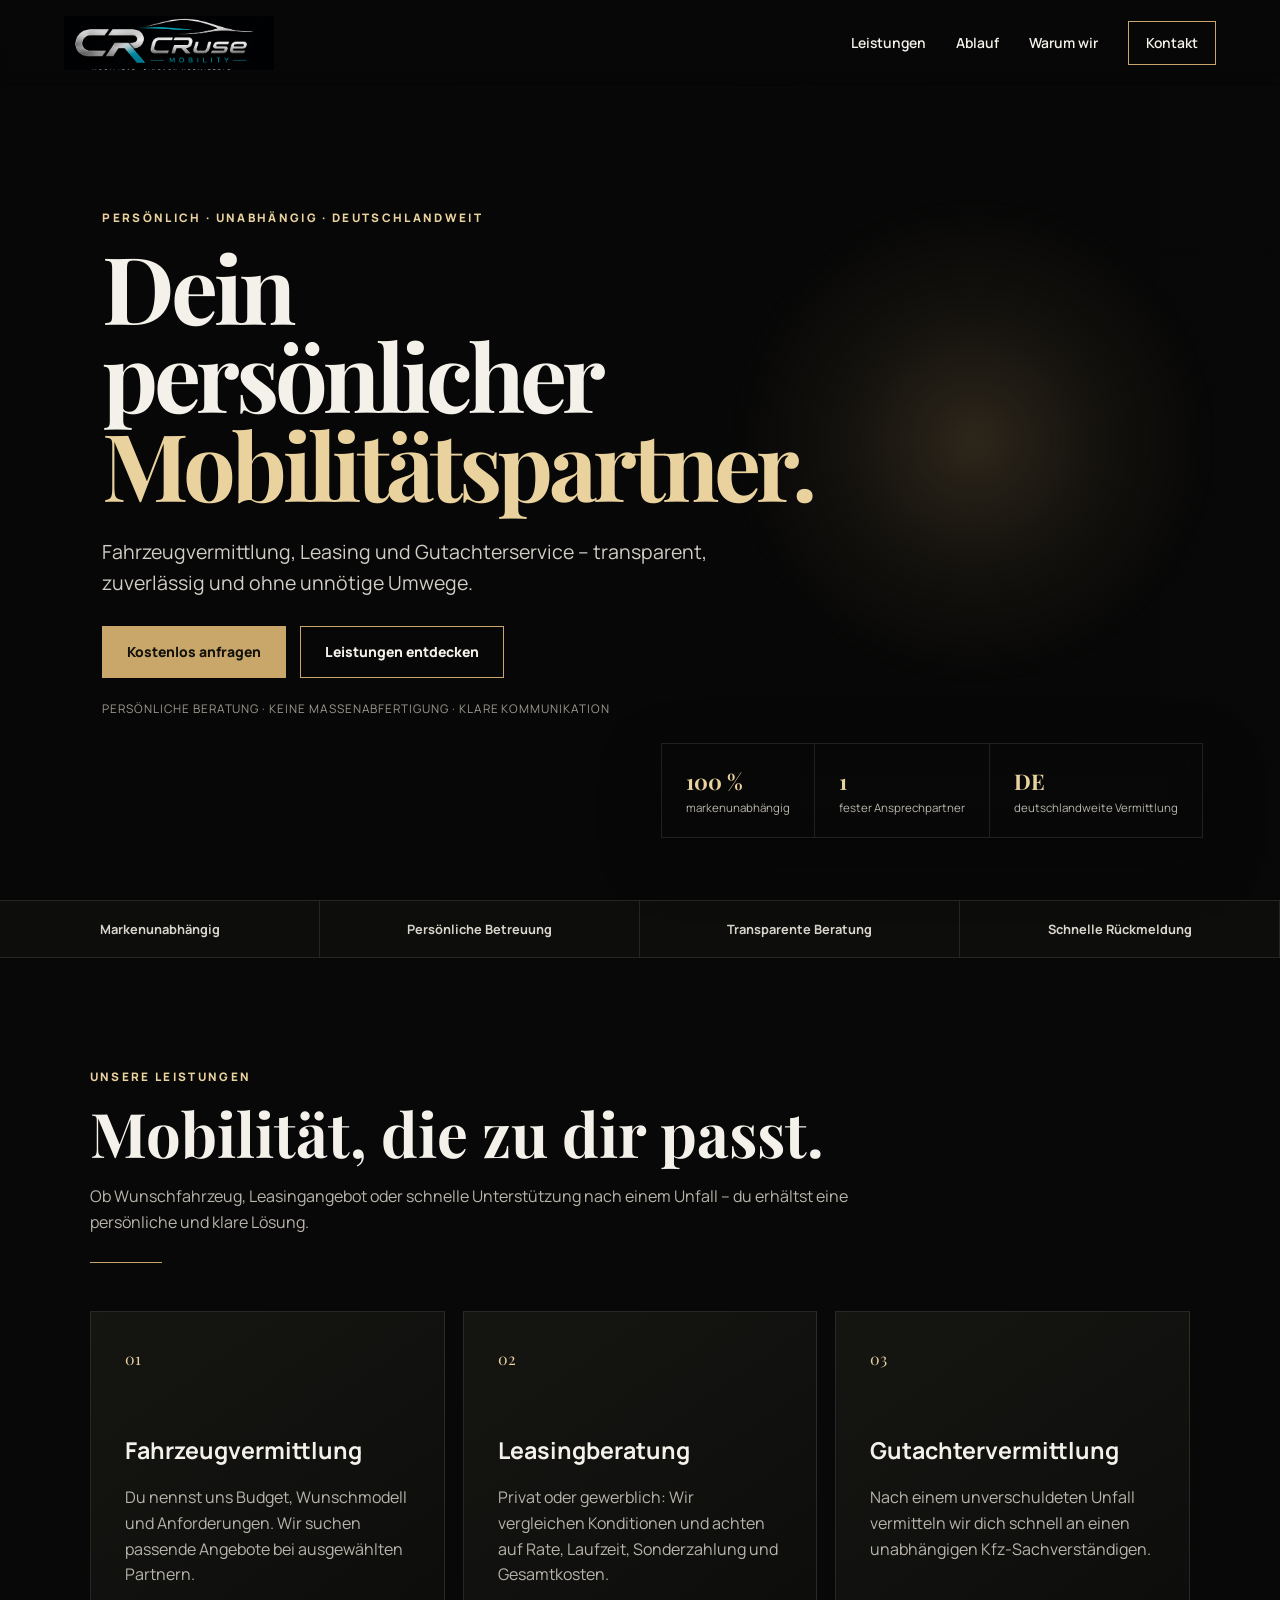
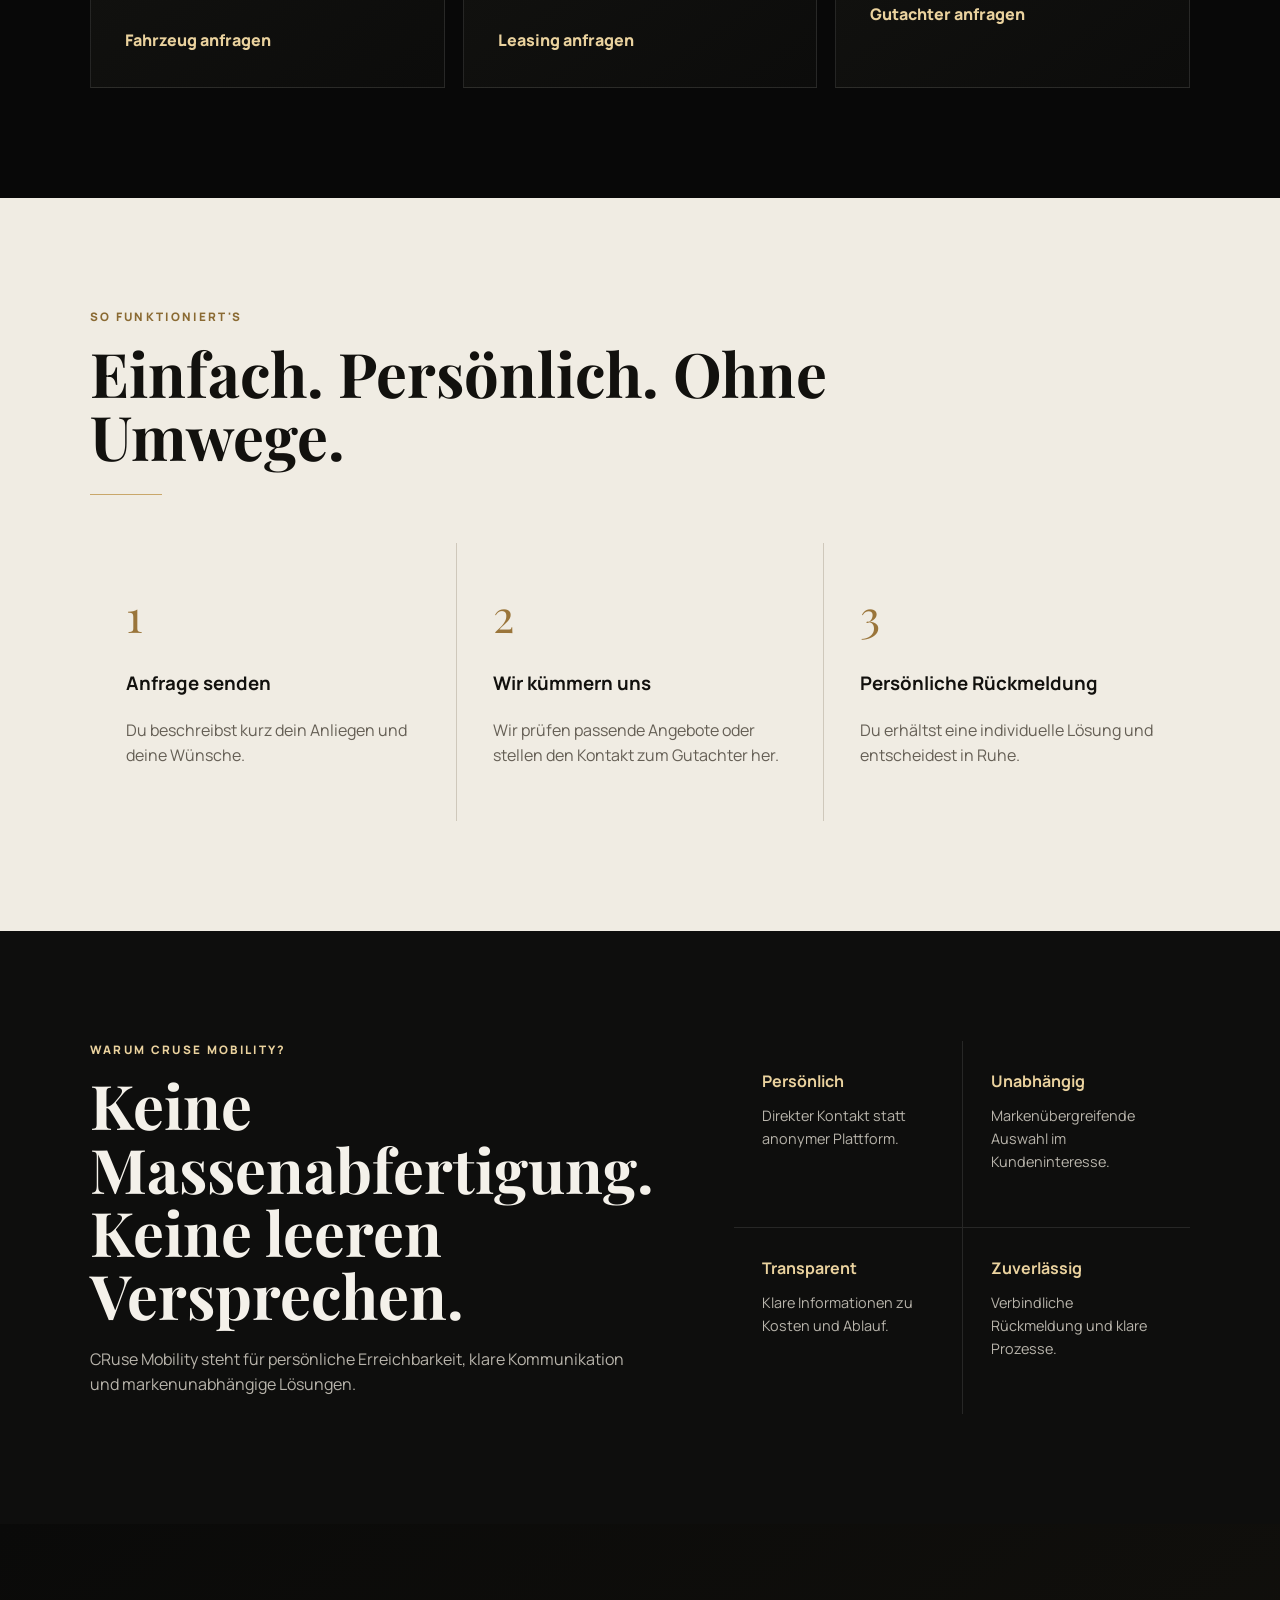
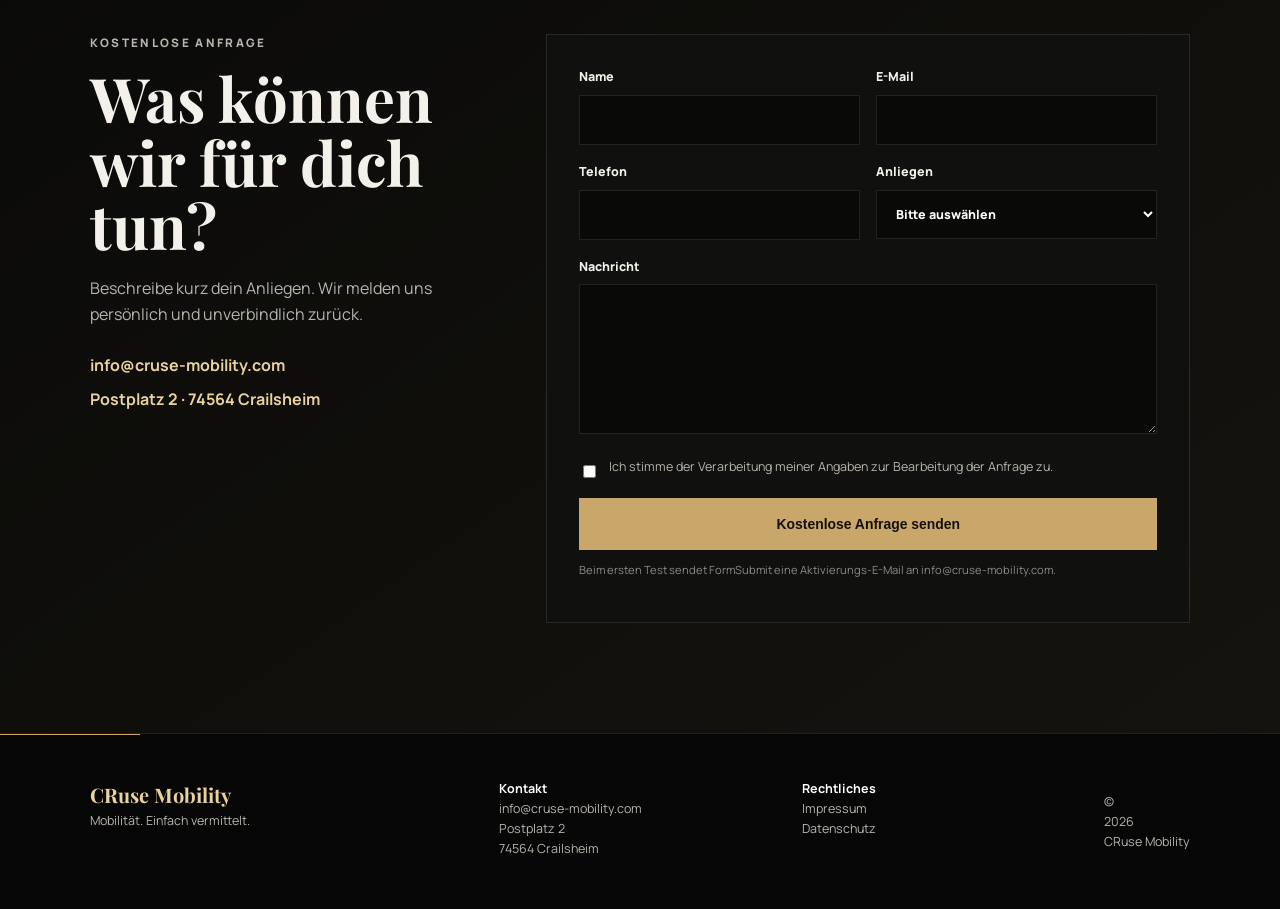
==== commit 1a02dd2a: "Add files via upload" ====
--- a/index.html
+++ b/index.html
@@ -22,13 +22,13 @@
 <main>
 <section class="hero" id="start">
 <div class="hero-overlay"></div>
-<div class="hero-content">
+<div class="hero-content reveal visible">
 <p class="kicker">Persönlich · unabhängig · deutschlandweit</p>
 <h1>Dein persönlicher<br><em>Mobilitätspartner.</em></h1>
 <p class="lead">Fahrzeugvermittlung, Leasing und Gutachterservice – transparent, zuverlässig und ohne unnötige Umwege.</p>
-<div class="actions"><a href="#kontakt" class="btn btn-gold">Kostenlos anfragen</a><a href="#leistungen" class="btn btn-ghost">Leistungen entdecken</a></div>
+<div class="actions"><a href="#kontakt" class="btn btn-gold">Kostenlos anfragen</a><a href="#leistungen" class="btn btn-ghost">Leistungen entdecken</a></div><p class="hero-note">Persönliche Beratung · Keine Massenabfertigung · Klare Kommunikation</p>
 </div>
-<div class="hero-facts">
+<div class="hero-facts reveal visible">
 <div><strong>100 %</strong><span>markenunabhängig</span></div>
 <div><strong>1</strong><span>fester Ansprechpartner</span></div>
 <div><strong>DE</strong><span>deutschlandweite Vermittlung</span></div>
@@ -37,7 +37,7 @@
 
 <section class="trustbar"><span>Markenunabhängig</span><span>Persönliche Betreuung</span><span>Transparente Beratung</span><span>Schnelle Rückmeldung</span></section>
 
-<section class="section" id="leistungen">
+<section class="section reveal" id="leistungen">
 <div class="section-head"><p class="kicker">Unsere Leistungen</p><h2>Mobilität, die zu dir passt.</h2><p>Ob Wunschfahrzeug, Leasingangebot oder schnelle Unterstützung nach einem Unfall – du erhältst eine persönliche und klare Lösung.</p></div>
 <div class="service-grid">
 <article class="service-card"><span class="number">01</span><h3>Fahrzeugvermittlung</h3><p>Du nennst uns Budget, Wunschmodell und Anforderungen. Wir suchen passende Angebote bei ausgewählten Partnern.</p><a href="#kontakt">Fahrzeug anfragen</a></article>
@@ -46,7 +46,7 @@
 </div>
 </section>
 
-<section class="section process" id="ablauf">
+<section class="section process reveal" id="ablauf">
 <div class="section-head"><p class="kicker">So funktioniert's</p><h2>Einfach. Persönlich. Ohne Umwege.</h2></div>
 <div class="steps">
 <article><span>1</span><h3>Anfrage senden</h3><p>Du beschreibst kurz dein Anliegen und deine Wünsche.</p></article>
@@ -55,7 +55,7 @@
 </div>
 </section>
 
-<section class="section why" id="warum">
+<section class="section why reveal" id="warum">
 <div class="why-copy"><p class="kicker">Warum CRuse Mobility?</p><h2>Keine Massenabfertigung.<br>Keine leeren Versprechen.</h2><p>CRuse Mobility steht für persönliche Erreichbarkeit, klare Kommunikation und markenunabhängige Lösungen.</p></div>
 <div class="why-list">
 <div><strong>Persönlich</strong><span>Direkter Kontakt statt anonymer Plattform.</span></div>
@@ -65,7 +65,7 @@
 </div>
 </section>
 
-<section class="section contact" id="kontakt">
+<section class="section contact reveal" id="kontakt">
 <div class="contact-copy"><p class="kicker">Kostenlose Anfrage</p><h2>Was können wir für dich tun?</h2><p>Beschreibe kurz dein Anliegen. Wir melden uns persönlich und unverbindlich zurück.</p><div class="contact-data"><a href="mailto:info@cruse-mobility.com">info@cruse-mobility.com</a><span>Postplatz 2 · 74564 Crailsheim</span></div></div>
 <form action="https://formsubmit.co/info@cruse-mobility.com" method="POST">
 <input type="hidden" name="_subject" value="Neue Anfrage über cruse-mobility.de"><input type="hidden" name="_captcha" value="false"><input type="hidden" name="_template" value="table">
--- a/styles.css
+++ b/styles.css
@@ -1 +1,57 @@
-*{box-sizing:border-box}html{scroll-behavior:smooth}body{margin:0;background:#080808;color:#f4f1ea;font-family:Manrope,Arial,sans-serif;line-height:1.6}a{color:inherit;text-decoration:none}img{display:block;max-width:100%}:root{--gold:#c9a76a;--gold2:#ead29e;--muted:#b8b4ab;--line:rgba(255,255,255,.1)}.header{position:fixed;z-index:50;top:0;left:0;right:0;display:flex;align-items:center;justify-content:space-between;padding:16px clamp(20px,5vw,76px);background:linear-gradient(#080808ed,#0808089c,transparent);backdrop-filter:blur(4px)}.brand img{width:210px;height:54px;object-fit:cover}.header nav{display:flex;gap:30px;align-items:center;font-size:.87rem;font-weight:600}.nav-cta{border:1px solid var(--gold);padding:10px 17px}.menu-toggle{display:none;background:none;border:1px solid var(--line);color:white;padding:8px 12px}.hero{min-height:100vh;position:relative;display:flex;align-items:center;padding:130px clamp(20px,8vw,125px) 90px;background:url('assets/hero-amg-gt63.jpg') center right/cover no-repeat}.hero-overlay{position:absolute;inset:0;background:linear-gradient(90deg,#070707 0%,rgba(7,7,7,.92) 34%,rgba(7,7,7,.42) 68%,rgba(7,7,7,.28) 100%),linear-gradient(0deg,#080808 0%,transparent 35%)}.hero-content{position:relative;z-index:2;max-width:770px}.kicker{margin:0 0 14px;color:var(--gold2);text-transform:uppercase;letter-spacing:.2em;font-size:.73rem;font-weight:800}.hero h1,.section h2{font-family:'Playfair Display',serif}.hero h1{font-size:clamp(3.3rem,7.3vw,7.2rem);line-height:.95;letter-spacing:-.045em;margin:0}.hero h1 em{color:var(--gold2);font-style:normal}.lead{font-size:clamp(1rem,1.7vw,1.22rem);max-width:680px;color:#d2cec6;margin:28px 0}.actions{display:flex;gap:14px;flex-wrap:wrap}.btn{display:inline-flex;align-items:center;justify-content:center;min-height:52px;padding:0 24px;border:1px solid var(--gold);font-weight:800;font-size:.87rem;cursor:pointer;transition:.2s}.btn-gold{background:var(--gold);color:#14110b}.btn-ghost:hover,.btn-gold:hover{transform:translateY(-2px)}.hero-facts{position:absolute;z-index:2;right:clamp(20px,6vw,95px);bottom:62px;display:flex;background:rgba(9,9,9,.72);border:1px solid var(--line);backdrop-filter:blur(12px)}.hero-facts div{padding:20px 24px;border-right:1px solid var(--line)}.hero-facts div:last-child{border-right:0}.hero-facts strong,.hero-facts span{display:block}.hero-facts strong{color:var(--gold2);font-family:'Playfair Display',serif;font-size:1.35rem}.hero-facts span{color:var(--muted);font-size:.72rem}.trustbar{display:grid;grid-template-columns:repeat(4,1fr);border-top:1px solid var(--line);border-bottom:1px solid var(--line);background:#0d0d0c}.trustbar span{text-align:center;padding:18px;color:#d9d5cc;font-size:.8rem;font-weight:700;border-right:1px solid var(--line)}.section{padding:110px clamp(20px,7vw,110px)}.section-head{max-width:820px;margin-bottom:48px}.section h2{font-size:clamp(2.3rem,4.8vw,4.6rem);line-height:1.03;margin:0 0 20px}.section-head>p:last-child,.why-copy>p:last-child,.contact-copy>p{color:var(--muted)}.service-grid{display:grid;grid-template-columns:repeat(3,1fr);gap:18px}.service-card{min-height:340px;padding:34px;border:1px solid var(--line);background:linear-gradient(145deg,#151512,#0c0c0b)}.service-card .number{color:var(--gold2);font-family:'Playfair Display',serif}.service-card h3{font-size:1.45rem;margin:60px 0 14px}.service-card p{color:var(--muted)}.service-card a{display:inline-block;margin-top:24px;color:var(--gold2);font-weight:800}.process{background:#f0ece3;color:#12110e}.process .kicker{color:#8a6a33}.steps{display:grid;grid-template-columns:repeat(3,1fr);gap:1px;background:#cfc8bb}.steps article{background:#f0ece3;padding:36px;min-height:250px}.steps span{font-family:'Playfair Display',serif;color:#9a753a;font-size:2.8rem}.steps p{color:#655f55}.why{display:grid;grid-template-columns:1fr 1fr;gap:80px;background:#0e0e0d}.why-list{display:grid;grid-template-columns:1fr 1fr;gap:1px;background:var(--line)}.why-list div{background:#0e0e0d;padding:28px;min-height:170px}.why-list strong,.why-list span{display:block}.why-list strong{color:var(--gold2)}.why-list span{color:var(--muted);font-size:.9rem;margin-top:10px}.contact{display:grid;grid-template-columns:.75fr 1.25fr;gap:70px;background:linear-gradient(145deg,#0a0a09,#15130e)}.contact-data{display:flex;flex-direction:column;gap:8px;margin-top:26px;color:var(--gold2);font-weight:700}.contact form{background:#10100e;border:1px solid var(--line);padding:32px}.field-row{display:grid;grid-template-columns:1fr 1fr;gap:16px}label{display:block;margin-bottom:17px;font-size:.78rem;font-weight:800}input,select,textarea{width:100%;margin-top:8px;padding:14px 15px;border:1px solid var(--line);background:#090908;color:white;font:inherit}.consent{display:flex;gap:10px;color:var(--muted);font-weight:400}.consent input{width:auto}.submit{width:100%}.form-note{color:#8f8b82;font-size:.7rem}footer{display:grid;grid-template-columns:1.4fr 1fr 1fr auto;gap:35px;padding:45px clamp(20px,7vw,110px);border-top:1px solid var(--line);background:#060606;color:var(--muted);font-size:.78rem}footer strong,footer a,footer span{display:block}footer strong{color:white}.footer-brand strong{font-family:'Playfair Display',serif;color:var(--gold2);font-size:1.25rem}.legal{max-width:950px;margin:auto;padding:90px 22px}.legal h1,.legal h2{font-family:'Playfair Display',serif}.legal h1{font-size:clamp(2.8rem,6vw,5rem)}.legal p{color:var(--muted)}.notice{border-left:3px solid var(--gold);background:#12110f;padding:18px;margin:22px 0}@media(max-width:950px){.hero-facts{position:relative;right:auto;bottom:auto;margin-top:45px}.service-grid,.steps,.why,.contact{grid-template-columns:1fr}.trustbar{grid-template-columns:1fr 1fr}footer{grid-template-columns:1fr 1fr}.hero{min-height:auto}.why-list{grid-template-columns:1fr 1fr}}@media(max-width:680px){.header{padding:12px 18px;background:#080808ed}.brand img{width:165px;height:44px}.menu-toggle{display:block}.header nav{display:none;position:absolute;top:68px;left:0;right:0;background:#0a0a09;padding:20px;flex-direction:column;align-items:flex-start}.header nav.open{display:flex}.hero{background-position:62% center;padding-left:20px;padding-right:20px}.hero-facts{display:grid;grid-template-columns:1fr}.trustbar{grid-template-columns:1fr}.section{padding-left:20px;padding-right:20px}.field-row,.why-list{grid-template-columns:1fr}.contact form{padding:22px}footer{grid-template-columns:1fr}}+*{box-sizing:border-box}html{scroll-behavior:smooth}body{margin:0;background:#080808;color:#f4f1ea;font-family:Manrope,Arial,sans-serif;line-height:1.6}a{color:inherit;text-decoration:none}img{display:block;max-width:100%}:root{--gold:#c9a76a;--gold2:#ead29e;--muted:#b8b4ab;--line:rgba(255,255,255,.1)}.header{position:fixed;z-index:50;top:0;left:0;right:0;display:flex;align-items:center;justify-content:space-between;padding:16px clamp(20px,5vw,76px);background:linear-gradient(#080808ed,#0808089c,transparent);backdrop-filter:blur(4px)}.brand img{width:210px;height:54px;object-fit:cover}.header nav{display:flex;gap:30px;align-items:center;font-size:.87rem;font-weight:600}.nav-cta{border:1px solid var(--gold);padding:10px 17px}.menu-toggle{display:none;background:none;border:1px solid var(--line);color:white;padding:8px 12px}.hero{min-height:100vh;position:relative;display:flex;align-items:center;padding:130px clamp(20px,8vw,125px) 90px;background:url('assets/hero-amg-gt63.jpg') center right/cover no-repeat}.hero-overlay{position:absolute;inset:0;background:linear-gradient(90deg,#070707 0%,rgba(7,7,7,.92) 34%,rgba(7,7,7,.42) 68%,rgba(7,7,7,.28) 100%),linear-gradient(0deg,#080808 0%,transparent 35%)}.hero-content{position:relative;z-index:2;max-width:770px}.kicker{margin:0 0 14px;color:var(--gold2);text-transform:uppercase;letter-spacing:.2em;font-size:.73rem;font-weight:800}.hero h1,.section h2{font-family:'Playfair Display',serif}.hero h1{font-size:clamp(3.3rem,7.3vw,7.2rem);line-height:.95;letter-spacing:-.045em;margin:0}.hero h1 em{color:var(--gold2);font-style:normal}.lead{font-size:clamp(1rem,1.7vw,1.22rem);max-width:680px;color:#d2cec6;margin:28px 0}.actions{display:flex;gap:14px;flex-wrap:wrap}.btn{display:inline-flex;align-items:center;justify-content:center;min-height:52px;padding:0 24px;border:1px solid var(--gold);font-weight:800;font-size:.87rem;cursor:pointer;transition:.2s}.btn-gold{background:var(--gold);color:#14110b}.btn-ghost:hover,.btn-gold:hover{transform:translateY(-2px)}.hero-facts{position:absolute;z-index:2;right:clamp(20px,6vw,95px);bottom:62px;display:flex;background:rgba(9,9,9,.72);border:1px solid var(--line);backdrop-filter:blur(12px)}.hero-facts div{padding:20px 24px;border-right:1px solid var(--line)}.hero-facts div:last-child{border-right:0}.hero-facts strong,.hero-facts span{display:block}.hero-facts strong{color:var(--gold2);font-family:'Playfair Display',serif;font-size:1.35rem}.hero-facts span{color:var(--muted);font-size:.72rem}.trustbar{display:grid;grid-template-columns:repeat(4,1fr);border-top:1px solid var(--line);border-bottom:1px solid var(--line);background:#0d0d0c}.trustbar span{text-align:center;padding:18px;color:#d9d5cc;font-size:.8rem;font-weight:700;border-right:1px solid var(--line)}.section{padding:110px clamp(20px,7vw,110px)}.section-head{max-width:820px;margin-bottom:48px}.section h2{font-size:clamp(2.3rem,4.8vw,4.6rem);line-height:1.03;margin:0 0 20px}.section-head>p:last-child,.why-copy>p:last-child,.contact-copy>p{color:var(--muted)}.service-grid{display:grid;grid-template-columns:repeat(3,1fr);gap:18px}.service-card{min-height:340px;padding:34px;border:1px solid var(--line);background:linear-gradient(145deg,#151512,#0c0c0b)}.service-card .number{color:var(--gold2);font-family:'Playfair Display',serif}.service-card h3{font-size:1.45rem;margin:60px 0 14px}.service-card p{color:var(--muted)}.service-card a{display:inline-block;margin-top:24px;color:var(--gold2);font-weight:800}.process{background:#f0ece3;color:#12110e}.process .kicker{color:#8a6a33}.steps{display:grid;grid-template-columns:repeat(3,1fr);gap:1px;background:#cfc8bb}.steps article{background:#f0ece3;padding:36px;min-height:250px}.steps span{font-family:'Playfair Display',serif;color:#9a753a;font-size:2.8rem}.steps p{color:#655f55}.why{display:grid;grid-template-columns:1fr 1fr;gap:80px;background:#0e0e0d}.why-list{display:grid;grid-template-columns:1fr 1fr;gap:1px;background:var(--line)}.why-list div{background:#0e0e0d;padding:28px;min-height:170px}.why-list strong,.why-list span{display:block}.why-list strong{color:var(--gold2)}.why-list span{color:var(--muted);font-size:.9rem;margin-top:10px}.contact{display:grid;grid-template-columns:.75fr 1.25fr;gap:70px;background:linear-gradient(145deg,#0a0a09,#15130e)}.contact-data{display:flex;flex-direction:column;gap:8px;margin-top:26px;color:var(--gold2);font-weight:700}.contact form{background:#10100e;border:1px solid var(--line);padding:32px}.field-row{display:grid;grid-template-columns:1fr 1fr;gap:16px}label{display:block;margin-bottom:17px;font-size:.78rem;font-weight:800}input,select,textarea{width:100%;margin-top:8px;padding:14px 15px;border:1px solid var(--line);background:#090908;color:white;font:inherit}.consent{display:flex;gap:10px;color:var(--muted);font-weight:400}.consent input{width:auto}.submit{width:100%}.form-note{color:#8f8b82;font-size:.7rem}footer{display:grid;grid-template-columns:1.4fr 1fr 1fr auto;gap:35px;padding:45px clamp(20px,7vw,110px);border-top:1px solid var(--line);background:#060606;color:var(--muted);font-size:.78rem}footer strong,footer a,footer span{display:block}footer strong{color:white}.footer-brand strong{font-family:'Playfair Display',serif;color:var(--gold2);font-size:1.25rem}.legal{max-width:950px;margin:auto;padding:90px 22px}.legal h1,.legal h2{font-family:'Playfair Display',serif}.legal h1{font-size:clamp(2.8rem,6vw,5rem)}.legal p{color:var(--muted)}.notice{border-left:3px solid var(--gold);background:#12110f;padding:18px;margin:22px 0}@media(max-width:950px){.hero-facts{position:relative;right:auto;bottom:auto;margin-top:45px}.service-grid,.steps,.why,.contact{grid-template-columns:1fr}.trustbar{grid-template-columns:1fr 1fr}footer{grid-template-columns:1fr 1fr}.hero{min-height:auto}.why-list{grid-template-columns:1fr 1fr}}@media(max-width:680px){.header{padding:12px 18px;background:#080808ed}.brand img{width:165px;height:44px}.menu-toggle{display:block}.header nav{display:none;position:absolute;top:68px;left:0;right:0;background:#0a0a09;padding:20px;flex-direction:column;align-items:flex-start}.header nav.open{display:flex}.hero{background-position:62% center;padding-left:20px;padding-right:20px}.hero-facts{display:grid;grid-template-columns:1fr}.trustbar{grid-template-columns:1fr}.section{padding-left:20px;padding-right:20px}.field-row,.why-list{grid-template-columns:1fr}.contact form{padding:22px}footer{grid-template-columns:1fr}}
+/* --- CRuse Mobility V3 premium refinements --- */
+body{overflow-x:hidden}
+.header{transition:background .25s ease,box-shadow .25s ease}
+.header.scrolled{background:rgba(8,8,8,.96);box-shadow:0 10px 30px rgba(0,0,0,.25)}
+.brand img{transition:transform .25s ease,opacity .25s ease}
+.brand:hover img{transform:scale(1.02)}
+.hero{isolation:isolate}
+.hero:after{content:"";position:absolute;right:5%;top:22%;width:38vw;height:38vw;max-width:560px;max-height:560px;border-radius:50%;background:radial-gradient(circle,rgba(201,167,106,.20) 0%,rgba(201,167,106,.07) 35%,transparent 70%);filter:blur(10px);z-index:1;pointer-events:none}
+.hero-content{max-width:680px}
+.hero-note{margin-top:22px;color:#9f9a90;font-size:.74rem;letter-spacing:.08em;text-transform:uppercase}
+.hero-facts{box-shadow:0 20px 60px rgba(0,0,0,.35)}
+.btn{position:relative;overflow:hidden}
+.btn:after{content:"";position:absolute;inset:0;transform:translateX(-120%);background:linear-gradient(90deg,transparent,rgba(255,255,255,.25),transparent);transition:transform .55s ease}
+.btn:hover:after{transform:translateX(120%)}
+.service-card,.why-list div,.steps article,.contact form{transition:transform .28s ease,border-color .28s ease,box-shadow .28s ease}
+.service-card:hover,.why-list div:hover,.steps article:hover{transform:translateY(-6px);box-shadow:0 20px 50px rgba(0,0,0,.18)}
+.service-card:hover{border-color:rgba(201,167,106,.45)}
+.reveal{opacity:0;transform:translateY(26px);transition:opacity .7s ease,transform .7s ease}
+.reveal.visible{opacity:1;transform:none}
+.section-head:after{content:"";display:block;width:72px;height:1px;background:var(--gold);margin-top:26px}
+.menu-toggle{font-weight:700;letter-spacing:.05em}
+footer{position:relative}
+footer:before{content:"";position:absolute;top:0;left:0;width:140px;height:1px;background:var(--gold)}
+@media(max-width:950px){
+  .hero{padding-top:135px;background-position:68% center}
+  .hero-content{max-width:78%}
+  .hero-facts{width:100%;margin-top:42px}
+}
+@media(max-width:680px){
+  .header{padding:10px 14px}
+  .brand img{width:145px;height:38px}
+  .hero{padding-top:118px;padding-bottom:62px;min-height:100svh;background-position:68% center}
+  .hero-overlay{background:
+    linear-gradient(90deg,rgba(7,7,7,.97) 0%,rgba(7,7,7,.91) 52%,rgba(7,7,7,.58) 100%),
+    linear-gradient(0deg,#080808 0%,transparent 42%)}
+  .hero:after{width:70vw;height:70vw;right:-12%;top:30%}
+  .hero-content{max-width:100%;width:100%}
+  .hero h1{font-size:clamp(2.7rem,14vw,4.2rem);line-height:.98;letter-spacing:-.045em;max-width:100%;overflow-wrap:anywhere}
+  .kicker{font-size:.62rem;letter-spacing:.14em;line-height:1.5}
+  .lead{font-size:1rem;max-width:93%;margin:22px 0}
+  .actions{display:grid;grid-template-columns:1fr;gap:12px;width:100%}
+  .btn{width:100%;min-height:54px;padding:0 18px}
+  .hero-note{font-size:.62rem;line-height:1.6}
+  .hero-facts{display:grid;grid-template-columns:1fr;margin-top:34px}
+  .hero-facts div{padding:16px 18px;border-right:0;border-bottom:1px solid var(--line)}
+  .hero-facts div:last-child{border-bottom:0}
+  .trustbar{margin-top:0}
+  .service-card{min-height:auto}
+  .section{padding-top:82px;padding-bottom:82px}
+  .section h2{font-size:clamp(2.1rem,11vw,3.2rem)}
+  .contact-data{word-break:break-word}
+}
+@media (prefers-reduced-motion:reduce){
+  *{scroll-behavior:auto!important}
+  .reveal,.btn,.service-card,.why-list div,.steps article{transition:none!important}
+}
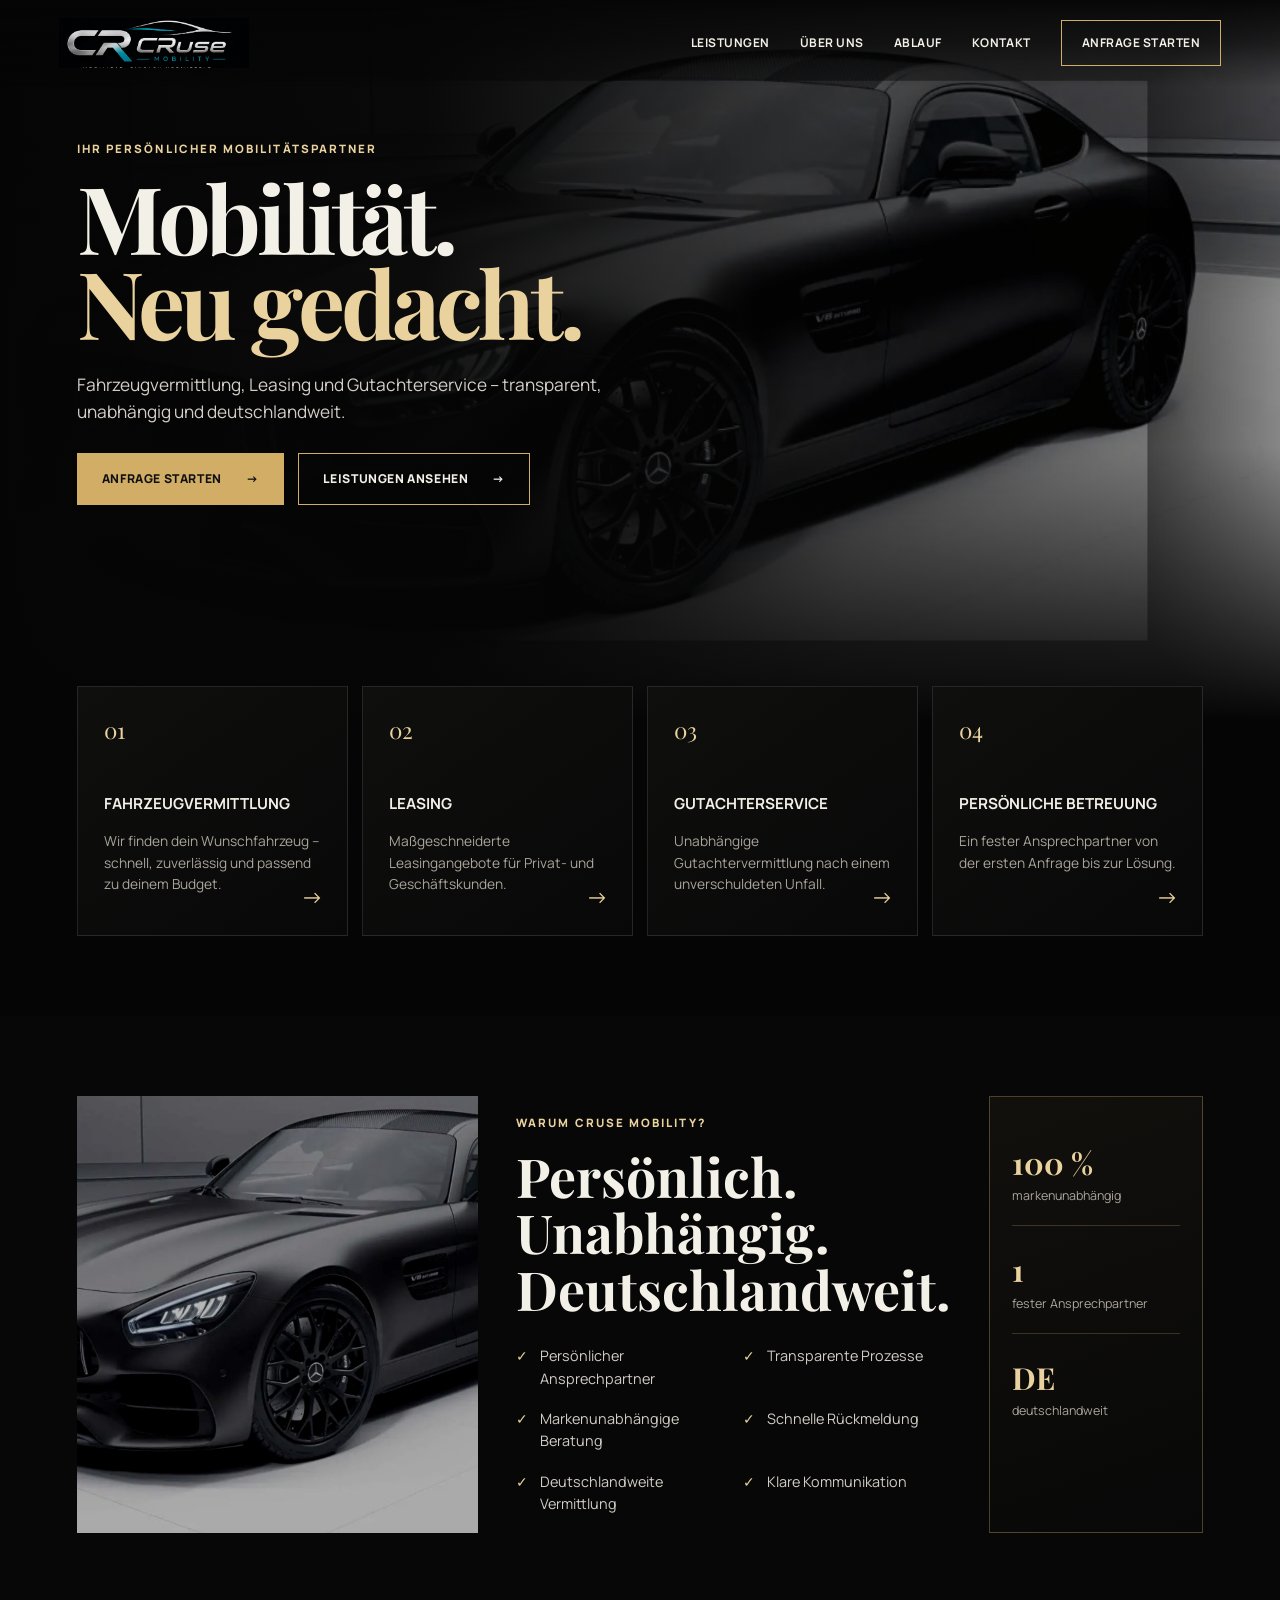
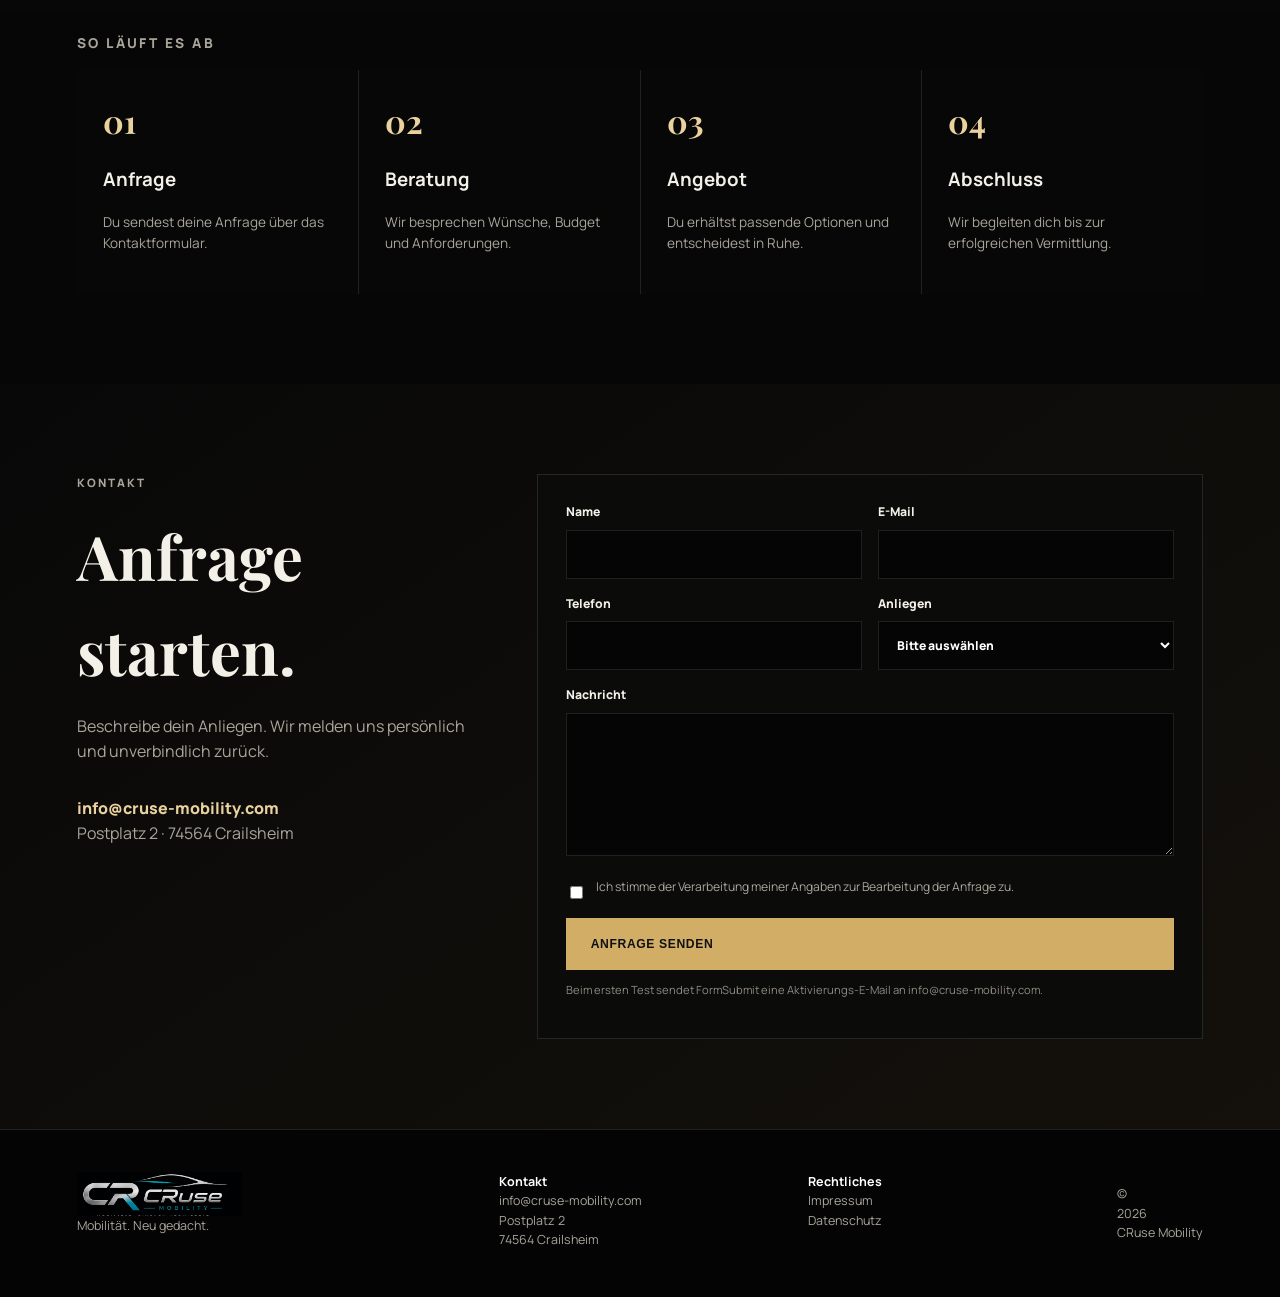
==== commit c50f3022: "Add files via upload" ====
--- a/index.html
+++ b/index.html
@@ -1,89 +1,117 @@
 <!doctype html>
 <html lang="de">
 <head>
-<meta charset="utf-8"><meta name="viewport" content="width=device-width,initial-scale=1">
-<title>CRuse Mobility – Dein persönlicher Mobilitätspartner</title>
-<meta name="description" content="Fahrzeugvermittlung, Leasingberatung und Gutachtervermittlung – persönlich, transparent und markenunabhängig.">
-<link rel="icon" href="cruse-logo.png">
-<link rel="preconnect" href="https://fonts.googleapis.com">
-<link rel="preconnect" href="https://fonts.gstatic.com" crossorigin>
-<link href="https://fonts.googleapis.com/css2?family=Manrope:wght@400;500;600;700;800&family=Playfair+Display:wght@600;700&display=swap" rel="stylesheet">
-<link rel="stylesheet" href="styles.css">
+  <meta charset="utf-8">
+  <meta name="viewport" content="width=device-width, initial-scale=1">
+  <title>CRuse Mobility – Mobilität. Neu gedacht.</title>
+  <meta name="description" content="Fahrzeugvermittlung, Leasing und Gutachterservice – transparent, unabhängig und deutschlandweit.">
+  <link rel="icon" href="cruse-logo.png">
+  <link rel="preconnect" href="https://fonts.googleapis.com">
+  <link rel="preconnect" href="https://fonts.gstatic.com" crossorigin>
+  <link href="https://fonts.googleapis.com/css2?family=Manrope:wght@400;500;600;700;800&family=Playfair+Display:wght@600;700&display=swap" rel="stylesheet">
+  <link rel="stylesheet" href="styles.css">
 </head>
 <body>
-<header class="header">
-<a class="brand" href="#start"><img src="cruse-logo.png" alt="CRuse Mobility Logo"></a>
-<button class="menu-toggle" aria-expanded="false">Menü</button>
-<nav id="main-nav">
-<a href="#leistungen">Leistungen</a><a href="#ablauf">Ablauf</a><a href="#warum">Warum wir</a><a href="#kontakt" class="nav-cta">Kontakt</a>
-</nav>
+<header class="topbar">
+  <a class="logo" href="#start"><img src="cruse-logo.png" alt="CRuse Mobility"></a>
+  <button class="menu-toggle" aria-expanded="false" aria-controls="mainnav">☰</button>
+  <nav id="mainnav">
+    <a href="#leistungen">Leistungen</a>
+    <a href="#warum">Über uns</a>
+    <a href="#ablauf">Ablauf</a>
+    <a href="#kontakt">Kontakt</a>
+    <a class="top-cta" href="#kontakt">Anfrage starten</a>
+  </nav>
 </header>
 
 <main>
 <section class="hero" id="start">
-<div class="hero-overlay"></div>
-<div class="hero-content reveal visible">
-<p class="kicker">Persönlich · unabhängig · deutschlandweit</p>
-<h1>Dein persönlicher<br><em>Mobilitätspartner.</em></h1>
-<p class="lead">Fahrzeugvermittlung, Leasing und Gutachterservice – transparent, zuverlässig und ohne unnötige Umwege.</p>
-<div class="actions"><a href="#kontakt" class="btn btn-gold">Kostenlos anfragen</a><a href="#leistungen" class="btn btn-ghost">Leistungen entdecken</a></div><p class="hero-note">Persönliche Beratung · Keine Massenabfertigung · Klare Kommunikation</p>
-</div>
-<div class="hero-facts reveal visible">
-<div><strong>100 %</strong><span>markenunabhängig</span></div>
-<div><strong>1</strong><span>fester Ansprechpartner</span></div>
-<div><strong>DE</strong><span>deutschlandweite Vermittlung</span></div>
-</div>
+  <div class="hero-overlay"></div>
+  <div class="hero-grid">
+    <div class="hero-copy reveal visible">
+      <p class="eyebrow">Ihr persönlicher Mobilitätspartner</p>
+      <h1>Mobilität.<br><span>Neu gedacht.</span></h1>
+      <p class="lead">Fahrzeugvermittlung, Leasing und Gutachterservice – transparent, unabhängig und deutschlandweit.</p>
+      <div class="cta-row">
+        <a class="button gold" href="#kontakt">Anfrage starten <span>→</span></a>
+        <a class="button outline" href="#leistungen">Leistungen ansehen <span>→</span></a>
+      </div>
+    </div>
+  </div>
 </section>
 
-<section class="trustbar"><span>Markenunabhängig</span><span>Persönliche Betreuung</span><span>Transparente Beratung</span><span>Schnelle Rückmeldung</span></section>
-
-<section class="section reveal" id="leistungen">
-<div class="section-head"><p class="kicker">Unsere Leistungen</p><h2>Mobilität, die zu dir passt.</h2><p>Ob Wunschfahrzeug, Leasingangebot oder schnelle Unterstützung nach einem Unfall – du erhältst eine persönliche und klare Lösung.</p></div>
-<div class="service-grid">
-<article class="service-card"><span class="number">01</span><h3>Fahrzeugvermittlung</h3><p>Du nennst uns Budget, Wunschmodell und Anforderungen. Wir suchen passende Angebote bei ausgewählten Partnern.</p><a href="#kontakt">Fahrzeug anfragen</a></article>
-<article class="service-card"><span class="number">02</span><h3>Leasingberatung</h3><p>Privat oder gewerblich: Wir vergleichen Konditionen und achten auf Rate, Laufzeit, Sonderzahlung und Gesamtkosten.</p><a href="#kontakt">Leasing anfragen</a></article>
-<article class="service-card"><span class="number">03</span><h3>Gutachtervermittlung</h3><p>Nach einem unverschuldeten Unfall vermitteln wir dich schnell an einen unabhängigen Kfz-Sachverständigen.</p><a href="#kontakt">Gutachter anfragen</a></article>
-</div>
+<section class="services reveal" id="leistungen">
+  <article><span class="num">01</span><h3>Fahrzeugvermittlung</h3><p>Wir finden dein Wunschfahrzeug – schnell, zuverlässig und passend zu deinem Budget.</p><a href="#kontakt">→</a></article>
+  <article><span class="num">02</span><h3>Leasing</h3><p>Maßgeschneiderte Leasingangebote für Privat- und Geschäftskunden.</p><a href="#kontakt">→</a></article>
+  <article><span class="num">03</span><h3>Gutachterservice</h3><p>Unabhängige Gutachtervermittlung nach einem unverschuldeten Unfall.</p><a href="#kontakt">→</a></article>
+  <article><span class="num">04</span><h3>Persönliche Betreuung</h3><p>Ein fester Ansprechpartner von der ersten Anfrage bis zur Lösung.</p><a href="#kontakt">→</a></article>
 </section>
 
-<section class="section process reveal" id="ablauf">
-<div class="section-head"><p class="kicker">So funktioniert's</p><h2>Einfach. Persönlich. Ohne Umwege.</h2></div>
-<div class="steps">
-<article><span>1</span><h3>Anfrage senden</h3><p>Du beschreibst kurz dein Anliegen und deine Wünsche.</p></article>
-<article><span>2</span><h3>Wir kümmern uns</h3><p>Wir prüfen passende Angebote oder stellen den Kontakt zum Gutachter her.</p></article>
-<article><span>3</span><h3>Persönliche Rückmeldung</h3><p>Du erhältst eine individuelle Lösung und entscheidest in Ruhe.</p></article>
-</div>
+<section class="why reveal" id="warum">
+  <div class="why-image"><img src="car-detail.jpg" alt="Schwarzes Sportcoupé"></div>
+  <div class="why-copy">
+    <p class="eyebrow">Warum CRuse Mobility?</p>
+    <h2>Persönlich. Unabhängig.<br>Deutschlandweit.</h2>
+    <div class="checks">
+      <span>Persönlicher Ansprechpartner</span>
+      <span>Transparente Prozesse</span>
+      <span>Markenunabhängige Beratung</span>
+      <span>Schnelle Rückmeldung</span>
+      <span>Deutschlandweite Vermittlung</span>
+      <span>Klare Kommunikation</span>
+    </div>
+  </div>
+  <aside class="stats">
+    <div><strong>100 %</strong><span>markenunabhängig</span></div>
+    <div><strong>1</strong><span>fester Ansprechpartner</span></div>
+    <div><strong>DE</strong><span>deutschlandweit</span></div>
+  </aside>
 </section>
 
-<section class="section why reveal" id="warum">
-<div class="why-copy"><p class="kicker">Warum CRuse Mobility?</p><h2>Keine Massenabfertigung.<br>Keine leeren Versprechen.</h2><p>CRuse Mobility steht für persönliche Erreichbarkeit, klare Kommunikation und markenunabhängige Lösungen.</p></div>
-<div class="why-list">
-<div><strong>Persönlich</strong><span>Direkter Kontakt statt anonymer Plattform.</span></div>
-<div><strong>Unabhängig</strong><span>Markenübergreifende Auswahl im Kundeninteresse.</span></div>
-<div><strong>Transparent</strong><span>Klare Informationen zu Kosten und Ablauf.</span></div>
-<div><strong>Zuverlässig</strong><span>Verbindliche Rückmeldung und klare Prozesse.</span></div>
-</div>
+<section class="flow reveal" id="ablauf">
+  <p class="eyebrow">So läuft es ab</p>
+  <div class="flow-grid">
+    <article><strong>01</strong><h3>Anfrage</h3><p>Du sendest deine Anfrage über das Kontaktformular.</p></article>
+    <article><strong>02</strong><h3>Beratung</h3><p>Wir besprechen Wünsche, Budget und Anforderungen.</p></article>
+    <article><strong>03</strong><h3>Angebot</h3><p>Du erhältst passende Optionen und entscheidest in Ruhe.</p></article>
+    <article><strong>04</strong><h3>Abschluss</h3><p>Wir begleiten dich bis zur erfolgreichen Vermittlung.</p></article>
+  </div>
 </section>
 
-<section class="section contact reveal" id="kontakt">
-<div class="contact-copy"><p class="kicker">Kostenlose Anfrage</p><h2>Was können wir für dich tun?</h2><p>Beschreibe kurz dein Anliegen. Wir melden uns persönlich und unverbindlich zurück.</p><div class="contact-data"><a href="mailto:info@cruse-mobility.com">info@cruse-mobility.com</a><span>Postplatz 2 · 74564 Crailsheim</span></div></div>
-<form action="https://formsubmit.co/info@cruse-mobility.com" method="POST">
-<input type="hidden" name="_subject" value="Neue Anfrage über cruse-mobility.de"><input type="hidden" name="_captcha" value="false"><input type="hidden" name="_template" value="table">
-<div class="field-row"><label>Name<input name="Name" required></label><label>E-Mail<input type="email" name="E-Mail" required></label></div>
-<div class="field-row"><label>Telefon<input type="tel" name="Telefon"></label><label>Anliegen<select name="Anliegen" required><option value="">Bitte auswählen</option><option>Fahrzeugvermittlung</option><option>Leasingberatung</option><option>Gutachtervermittlung</option><option>Kooperation / Partner werden</option><option>Sonstiges</option></select></label></div>
-<label>Nachricht<textarea name="Nachricht" rows="6" required></textarea></label>
-<label class="consent"><input type="checkbox" required><span>Ich stimme der Verarbeitung meiner Angaben zur Bearbeitung der Anfrage zu.</span></label>
-<button class="btn btn-gold submit" type="submit">Kostenlose Anfrage senden</button>
-<p class="form-note">Beim ersten Test sendet FormSubmit eine Aktivierungs-E-Mail an info@cruse-mobility.com.</p>
-</form>
+<section class="contact reveal" id="kontakt">
+  <div class="contact-copy">
+    <p class="eyebrow">Kontakt</p>
+    <h2>Anfrage starten.</h2>
+    <p>Beschreibe dein Anliegen. Wir melden uns persönlich und unverbindlich zurück.</p>
+    <a href="mailto:info@cruse-mobility.com">info@cruse-mobility.com</a>
+    <span>Postplatz 2 · 74564 Crailsheim</span>
+  </div>
+  <form action="https://formsubmit.co/info@cruse-mobility.com" method="POST">
+    <input type="hidden" name="_subject" value="Neue Anfrage über cruse-mobility.de">
+    <input type="hidden" name="_captcha" value="false">
+    <input type="hidden" name="_template" value="table">
+    <div class="field-row">
+      <label>Name<input name="Name" required></label>
+      <label>E-Mail<input type="email" name="E-Mail" required></label>
+    </div>
+    <div class="field-row">
+      <label>Telefon<input type="tel" name="Telefon"></label>
+      <label>Anliegen<select name="Anliegen" required><option value="">Bitte auswählen</option><option>Fahrzeugvermittlung</option><option>Leasing</option><option>Gutachterservice</option><option>Kooperation</option><option>Sonstiges</option></select></label>
+    </div>
+    <label>Nachricht<textarea name="Nachricht" rows="6" required></textarea></label>
+    <label class="consent"><input type="checkbox" required><span>Ich stimme der Verarbeitung meiner Angaben zur Bearbeitung der Anfrage zu.</span></label>
+    <button class="button gold submit" type="submit">Anfrage senden</button>
+    <p class="note">Beim ersten Test sendet FormSubmit eine Aktivierungs-E-Mail an info@cruse-mobility.com.</p>
+  </form>
 </section>
 </main>
 
 <footer>
-<div class="footer-brand"><strong>CRuse Mobility</strong><span>Mobilität. Einfach vermittelt.</span></div>
-<div><strong>Kontakt</strong><a href="mailto:info@cruse-mobility.com">info@cruse-mobility.com</a><span>Postplatz 2</span><span>74564 Crailsheim</span></div>
-<div><strong>Rechtliches</strong><a href="impressum.html">Impressum</a><a href="datenschutz.html">Datenschutz</a></div>
-<p>© <span id="year"></span> CRuse Mobility</p>
+  <div><img src="cruse-logo.png" alt="CRuse Mobility"><span>Mobilität. Neu gedacht.</span></div>
+  <div><strong>Kontakt</strong><a href="mailto:info@cruse-mobility.com">info@cruse-mobility.com</a><span>Postplatz 2</span><span>74564 Crailsheim</span></div>
+  <div><strong>Rechtliches</strong><a href="impressum.html">Impressum</a><a href="datenschutz.html">Datenschutz</a></div>
+  <p>© <span id="year"></span> CRuse Mobility</p>
 </footer>
 <script src="script.js"></script>
-</body></html>+</body>
+</html>
--- a/styles.css
+++ b/styles.css
@@ -1,57 +1 @@
-*{box-sizing:border-box}html{scroll-behavior:smooth}body{margin:0;background:#080808;color:#f4f1ea;font-family:Manrope,Arial,sans-serif;line-height:1.6}a{color:inherit;text-decoration:none}img{display:block;max-width:100%}:root{--gold:#c9a76a;--gold2:#ead29e;--muted:#b8b4ab;--line:rgba(255,255,255,.1)}.header{position:fixed;z-index:50;top:0;left:0;right:0;display:flex;align-items:center;justify-content:space-between;padding:16px clamp(20px,5vw,76px);background:linear-gradient(#080808ed,#0808089c,transparent);backdrop-filter:blur(4px)}.brand img{width:210px;height:54px;object-fit:cover}.header nav{display:flex;gap:30px;align-items:center;font-size:.87rem;font-weight:600}.nav-cta{border:1px solid var(--gold);padding:10px 17px}.menu-toggle{display:none;background:none;border:1px solid var(--line);color:white;padding:8px 12px}.hero{min-height:100vh;position:relative;display:flex;align-items:center;padding:130px clamp(20px,8vw,125px) 90px;background:url('assets/hero-amg-gt63.jpg') center right/cover no-repeat}.hero-overlay{position:absolute;inset:0;background:linear-gradient(90deg,#070707 0%,rgba(7,7,7,.92) 34%,rgba(7,7,7,.42) 68%,rgba(7,7,7,.28) 100%),linear-gradient(0deg,#080808 0%,transparent 35%)}.hero-content{position:relative;z-index:2;max-width:770px}.kicker{margin:0 0 14px;color:var(--gold2);text-transform:uppercase;letter-spacing:.2em;font-size:.73rem;font-weight:800}.hero h1,.section h2{font-family:'Playfair Display',serif}.hero h1{font-size:clamp(3.3rem,7.3vw,7.2rem);line-height:.95;letter-spacing:-.045em;margin:0}.hero h1 em{color:var(--gold2);font-style:normal}.lead{font-size:clamp(1rem,1.7vw,1.22rem);max-width:680px;color:#d2cec6;margin:28px 0}.actions{display:flex;gap:14px;flex-wrap:wrap}.btn{display:inline-flex;align-items:center;justify-content:center;min-height:52px;padding:0 24px;border:1px solid var(--gold);font-weight:800;font-size:.87rem;cursor:pointer;transition:.2s}.btn-gold{background:var(--gold);color:#14110b}.btn-ghost:hover,.btn-gold:hover{transform:translateY(-2px)}.hero-facts{position:absolute;z-index:2;right:clamp(20px,6vw,95px);bottom:62px;display:flex;background:rgba(9,9,9,.72);border:1px solid var(--line);backdrop-filter:blur(12px)}.hero-facts div{padding:20px 24px;border-right:1px solid var(--line)}.hero-facts div:last-child{border-right:0}.hero-facts strong,.hero-facts span{display:block}.hero-facts strong{color:var(--gold2);font-family:'Playfair Display',serif;font-size:1.35rem}.hero-facts span{color:var(--muted);font-size:.72rem}.trustbar{display:grid;grid-template-columns:repeat(4,1fr);border-top:1px solid var(--line);border-bottom:1px solid var(--line);background:#0d0d0c}.trustbar span{text-align:center;padding:18px;color:#d9d5cc;font-size:.8rem;font-weight:700;border-right:1px solid var(--line)}.section{padding:110px clamp(20px,7vw,110px)}.section-head{max-width:820px;margin-bottom:48px}.section h2{font-size:clamp(2.3rem,4.8vw,4.6rem);line-height:1.03;margin:0 0 20px}.section-head>p:last-child,.why-copy>p:last-child,.contact-copy>p{color:var(--muted)}.service-grid{display:grid;grid-template-columns:repeat(3,1fr);gap:18px}.service-card{min-height:340px;padding:34px;border:1px solid var(--line);background:linear-gradient(145deg,#151512,#0c0c0b)}.service-card .number{color:var(--gold2);font-family:'Playfair Display',serif}.service-card h3{font-size:1.45rem;margin:60px 0 14px}.service-card p{color:var(--muted)}.service-card a{display:inline-block;margin-top:24px;color:var(--gold2);font-weight:800}.process{background:#f0ece3;color:#12110e}.process .kicker{color:#8a6a33}.steps{display:grid;grid-template-columns:repeat(3,1fr);gap:1px;background:#cfc8bb}.steps article{background:#f0ece3;padding:36px;min-height:250px}.steps span{font-family:'Playfair Display',serif;color:#9a753a;font-size:2.8rem}.steps p{color:#655f55}.why{display:grid;grid-template-columns:1fr 1fr;gap:80px;background:#0e0e0d}.why-list{display:grid;grid-template-columns:1fr 1fr;gap:1px;background:var(--line)}.why-list div{background:#0e0e0d;padding:28px;min-height:170px}.why-list strong,.why-list span{display:block}.why-list strong{color:var(--gold2)}.why-list span{color:var(--muted);font-size:.9rem;margin-top:10px}.contact{display:grid;grid-template-columns:.75fr 1.25fr;gap:70px;background:linear-gradient(145deg,#0a0a09,#15130e)}.contact-data{display:flex;flex-direction:column;gap:8px;margin-top:26px;color:var(--gold2);font-weight:700}.contact form{background:#10100e;border:1px solid var(--line);padding:32px}.field-row{display:grid;grid-template-columns:1fr 1fr;gap:16px}label{display:block;margin-bottom:17px;font-size:.78rem;font-weight:800}input,select,textarea{width:100%;margin-top:8px;padding:14px 15px;border:1px solid var(--line);background:#090908;color:white;font:inherit}.consent{display:flex;gap:10px;color:var(--muted);font-weight:400}.consent input{width:auto}.submit{width:100%}.form-note{color:#8f8b82;font-size:.7rem}footer{display:grid;grid-template-columns:1.4fr 1fr 1fr auto;gap:35px;padding:45px clamp(20px,7vw,110px);border-top:1px solid var(--line);background:#060606;color:var(--muted);font-size:.78rem}footer strong,footer a,footer span{display:block}footer strong{color:white}.footer-brand strong{font-family:'Playfair Display',serif;color:var(--gold2);font-size:1.25rem}.legal{max-width:950px;margin:auto;padding:90px 22px}.legal h1,.legal h2{font-family:'Playfair Display',serif}.legal h1{font-size:clamp(2.8rem,6vw,5rem)}.legal p{color:var(--muted)}.notice{border-left:3px solid var(--gold);background:#12110f;padding:18px;margin:22px 0}@media(max-width:950px){.hero-facts{position:relative;right:auto;bottom:auto;margin-top:45px}.service-grid,.steps,.why,.contact{grid-template-columns:1fr}.trustbar{grid-template-columns:1fr 1fr}footer{grid-template-columns:1fr 1fr}.hero{min-height:auto}.why-list{grid-template-columns:1fr 1fr}}@media(max-width:680px){.header{padding:12px 18px;background:#080808ed}.brand img{width:165px;height:44px}.menu-toggle{display:block}.header nav{display:none;position:absolute;top:68px;left:0;right:0;background:#0a0a09;padding:20px;flex-direction:column;align-items:flex-start}.header nav.open{display:flex}.hero{background-position:62% center;padding-left:20px;padding-right:20px}.hero-facts{display:grid;grid-template-columns:1fr}.trustbar{grid-template-columns:1fr}.section{padding-left:20px;padding-right:20px}.field-row,.why-list{grid-template-columns:1fr}.contact form{padding:22px}footer{grid-template-columns:1fr}}
-/* --- CRuse Mobility V3 premium refinements --- */
-body{overflow-x:hidden}
-.header{transition:background .25s ease,box-shadow .25s ease}
-.header.scrolled{background:rgba(8,8,8,.96);box-shadow:0 10px 30px rgba(0,0,0,.25)}
-.brand img{transition:transform .25s ease,opacity .25s ease}
-.brand:hover img{transform:scale(1.02)}
-.hero{isolation:isolate}
-.hero:after{content:"";position:absolute;right:5%;top:22%;width:38vw;height:38vw;max-width:560px;max-height:560px;border-radius:50%;background:radial-gradient(circle,rgba(201,167,106,.20) 0%,rgba(201,167,106,.07) 35%,transparent 70%);filter:blur(10px);z-index:1;pointer-events:none}
-.hero-content{max-width:680px}
-.hero-note{margin-top:22px;color:#9f9a90;font-size:.74rem;letter-spacing:.08em;text-transform:uppercase}
-.hero-facts{box-shadow:0 20px 60px rgba(0,0,0,.35)}
-.btn{position:relative;overflow:hidden}
-.btn:after{content:"";position:absolute;inset:0;transform:translateX(-120%);background:linear-gradient(90deg,transparent,rgba(255,255,255,.25),transparent);transition:transform .55s ease}
-.btn:hover:after{transform:translateX(120%)}
-.service-card,.why-list div,.steps article,.contact form{transition:transform .28s ease,border-color .28s ease,box-shadow .28s ease}
-.service-card:hover,.why-list div:hover,.steps article:hover{transform:translateY(-6px);box-shadow:0 20px 50px rgba(0,0,0,.18)}
-.service-card:hover{border-color:rgba(201,167,106,.45)}
-.reveal{opacity:0;transform:translateY(26px);transition:opacity .7s ease,transform .7s ease}
-.reveal.visible{opacity:1;transform:none}
-.section-head:after{content:"";display:block;width:72px;height:1px;background:var(--gold);margin-top:26px}
-.menu-toggle{font-weight:700;letter-spacing:.05em}
-footer{position:relative}
-footer:before{content:"";position:absolute;top:0;left:0;width:140px;height:1px;background:var(--gold)}
-@media(max-width:950px){
-  .hero{padding-top:135px;background-position:68% center}
-  .hero-content{max-width:78%}
-  .hero-facts{width:100%;margin-top:42px}
-}
-@media(max-width:680px){
-  .header{padding:10px 14px}
-  .brand img{width:145px;height:38px}
-  .hero{padding-top:118px;padding-bottom:62px;min-height:100svh;background-position:68% center}
-  .hero-overlay{background:
-    linear-gradient(90deg,rgba(7,7,7,.97) 0%,rgba(7,7,7,.91) 52%,rgba(7,7,7,.58) 100%),
-    linear-gradient(0deg,#080808 0%,transparent 42%)}
-  .hero:after{width:70vw;height:70vw;right:-12%;top:30%}
-  .hero-content{max-width:100%;width:100%}
-  .hero h1{font-size:clamp(2.7rem,14vw,4.2rem);line-height:.98;letter-spacing:-.045em;max-width:100%;overflow-wrap:anywhere}
-  .kicker{font-size:.62rem;letter-spacing:.14em;line-height:1.5}
-  .lead{font-size:1rem;max-width:93%;margin:22px 0}
-  .actions{display:grid;grid-template-columns:1fr;gap:12px;width:100%}
-  .btn{width:100%;min-height:54px;padding:0 18px}
-  .hero-note{font-size:.62rem;line-height:1.6}
-  .hero-facts{display:grid;grid-template-columns:1fr;margin-top:34px}
-  .hero-facts div{padding:16px 18px;border-right:0;border-bottom:1px solid var(--line)}
-  .hero-facts div:last-child{border-bottom:0}
-  .trustbar{margin-top:0}
-  .service-card{min-height:auto}
-  .section{padding-top:82px;padding-bottom:82px}
-  .section h2{font-size:clamp(2.1rem,11vw,3.2rem)}
-  .contact-data{word-break:break-word}
-}
-@media (prefers-reduced-motion:reduce){
-  *{scroll-behavior:auto!important}
-  .reveal,.btn,.service-card,.why-list div,.steps article{transition:none!important}
-}
+*{box-sizing:border-box}html{scroll-behavior:smooth}body{margin:0;background:#050505;color:#f3f0e8;font-family:Manrope,Arial,sans-serif;line-height:1.55;overflow-x:hidden}a{color:inherit;text-decoration:none}img{display:block;max-width:100%}:root{--gold:#d2ad66;--gold2:#ead29e;--line:rgba(255,255,255,.11);--muted:#aaa59b}.topbar{position:fixed;z-index:60;top:0;left:0;right:0;display:flex;align-items:center;justify-content:space-between;padding:18px clamp(24px,4.6vw,72px);background:linear-gradient(#050505f5,#050505a0,transparent)}.topbar.scrolled{background:#050505f7;box-shadow:0 12px 30px #0008}.logo img{width:190px;height:50px;object-fit:cover}.topbar nav{display:flex;align-items:center;gap:30px;text-transform:uppercase;font-size:.75rem;font-weight:700;letter-spacing:.04em}.top-cta{border:1px solid var(--gold);padding:13px 20px}.menu-toggle{display:none;background:none;color:white;border:1px solid var(--line);padding:8px 12px;font-size:1.1rem}.hero{position:relative;min-height:720px;padding:140px clamp(28px,6vw,90px) 70px;background:url('hero-car.jpg') center right/cover no-repeat}.hero-overlay{position:absolute;inset:0;background:linear-gradient(90deg,#050505 0%,rgba(5,5,5,.94) 33%,rgba(5,5,5,.40) 66%,rgba(5,5,5,.18) 100%),linear-gradient(0deg,#050505 0%,transparent 38%)}.hero-grid{position:relative;z-index:2;max-width:1480px;margin:auto}.hero-copy{width:min(600px,48vw)}.eyebrow{margin:0 0 16px;color:var(--gold2);text-transform:uppercase;letter-spacing:.18em;font-size:.72rem;font-weight:800}.hero h1,.why h2,.contact h2{font-family:'Playfair Display',serif}.hero h1{font-size:clamp(4rem,7.3vw,7.5rem);line-height:.91;letter-spacing:-.045em;margin:0}.hero h1 span{color:var(--gold2)}.lead{max-width:600px;margin:28px 0;color:#d2cec6;font-size:1.08rem}.cta-row{display:flex;gap:14px;flex-wrap:wrap}.button{min-height:52px;padding:0 24px;display:inline-flex;justify-content:space-between;align-items:center;gap:24px;border:1px solid var(--gold);font-weight:800;text-transform:uppercase;font-size:.76rem;letter-spacing:.05em;cursor:pointer}.gold{background:var(--gold);color:#111}.outline{background:#060606bb}.services{display:grid;grid-template-columns:repeat(4,1fr);gap:14px;padding:0 clamp(28px,6vw,90px) 80px;margin-top:-34px;position:relative;z-index:4}.services article{min-height:250px;padding:26px;border:1px solid var(--line);background:linear-gradient(145deg,#0f0f0e,#080808);position:relative;transition:.25s}.services article:hover{transform:translateY(-5px);border-color:#d2ad6677}.services .num{color:var(--gold2);font-family:'Playfair Display',serif;font-size:1.4rem}.services h3{margin-top:44px;text-transform:uppercase;font-size:.95rem}.services p{color:var(--muted);font-size:.86rem}.services a{position:absolute;right:24px;bottom:20px;color:var(--gold2);font-size:1.4rem}.why{display:grid;grid-template-columns:1.05fr 1fr .56fr;gap:34px;align-items:stretch;padding:80px clamp(28px,6vw,90px);background:#070707}.why-image img{width:100%;height:100%;min-height:430px;object-fit:cover}.why-copy{padding:18px 4px}.why h2{font-size:clamp(2.4rem,4.2vw,4.2rem);line-height:1.05;margin:0 0 28px}.checks{display:grid;grid-template-columns:1fr 1fr;gap:18px}.checks span{padding-left:24px;position:relative;color:#d1cdc5;font-size:.9rem}.checks span:before{content:"✓";position:absolute;left:0;color:var(--gold2)}.stats{border:1px solid #d2ad6655;background:linear-gradient(160deg,#11100d,#080808);padding:22px}.stats div{padding:20px 0;border-bottom:1px solid #d2ad663d}.stats div:last-child{border:0}.stats strong,.stats span{display:block}.stats strong{font-family:'Playfair Display',serif;color:var(--gold2);font-size:1.9rem}.stats span{color:var(--muted);font-size:.78rem}.flow{padding:20px clamp(28px,6vw,90px) 90px;background:#060606}.flow-grid{display:grid;grid-template-columns:repeat(4,1fr);gap:1px;background:var(--line)}.flow article{background:#070707;padding:26px;min-height:210px}.flow strong{font-family:'Playfair Display',serif;color:var(--gold2);font-size:2rem}.flow p{color:var(--muted);font-size:.85rem}.contact{display:grid;grid-template-columns:.75fr 1.25fr;gap:60px;padding:90px clamp(28px,6vw,90px);background:linear-gradient(145deg,#080808,#14110c)}.contact h2{font-size:clamp(2.7rem,4.8vw,4.8rem);margin:0}.contact-copy{display:flex;flex-direction:column;align-items:flex-start}.contact-copy p{color:var(--muted)}.contact-copy a{color:var(--gold2);font-weight:800;margin-top:16px}.contact-copy span{color:var(--muted)}form{background:#0b0b0a;border:1px solid var(--line);padding:28px}.field-row{display:grid;grid-template-columns:1fr 1fr;gap:16px}label{display:block;margin-bottom:16px;font-size:.76rem;font-weight:800}input,select,textarea{width:100%;margin-top:8px;padding:14px;background:#050505;border:1px solid var(--line);color:white;font:inherit}.consent{display:flex;gap:10px;color:var(--muted);font-weight:400}.consent input{width:auto}.submit{width:100%}.note{color:#8f8a82;font-size:.7rem}footer{display:grid;grid-template-columns:1.4fr 1fr 1fr auto;gap:28px;padding:42px clamp(28px,6vw,90px);border-top:1px solid var(--line);background:#040404;color:var(--muted);font-size:.78rem}footer img{width:165px;height:44px;object-fit:cover}footer strong,footer a,footer span{display:block}footer strong{color:white}.reveal{opacity:0;transform:translateY(22px);transition:.7s}.reveal.visible{opacity:1;transform:none}.legal{max-width:950px;margin:auto;padding:90px 22px}.legal h1,.legal h2{font-family:'Playfair Display',serif}.legal h1{font-size:clamp(2.8rem,6vw,5rem)}.legal p{color:var(--muted)}.notice{border-left:3px solid var(--gold);background:#11110f;padding:18px;margin:22px 0}@media(max-width:1000px){.services{grid-template-columns:1fr 1fr}.why{grid-template-columns:1fr}.stats{display:grid;grid-template-columns:repeat(3,1fr)}.stats div{border-bottom:0;border-right:1px solid #d2ad663d}.contact{grid-template-columns:1fr}.flow-grid{grid-template-columns:1fr 1fr}footer{grid-template-columns:1fr 1fr}}@media(max-width:680px){.topbar{padding:10px 14px;background:#050505f5}.logo img{width:150px;height:39px}.menu-toggle{display:block}.topbar nav{display:none;position:absolute;top:60px;left:0;right:0;padding:20px;background:#050505;flex-direction:column;align-items:flex-start}.topbar nav.open{display:flex}.hero{min-height:100svh;padding:110px 18px 46px;background-position:65% center}.hero-overlay{background:linear-gradient(90deg,rgba(5,5,5,.97),rgba(5,5,5,.9) 60%,rgba(5,5,5,.42)),linear-gradient(0deg,#050505,transparent 36%)}.hero-copy{width:100%;padding-top:10px}.hero h1{font-size:clamp(3rem,15vw,4.35rem);line-height:.95}.lead{font-size:.97rem;max-width:92%}.cta-row{display:grid;grid-template-columns:1fr;width:100%}.button{width:100%;min-height:54px}.services{grid-template-columns:1fr;padding:18px;margin-top:0}.services article{min-height:150px}.services h3{margin-top:18px}.why{grid-template-columns:1fr;padding:70px 18px}.why-image img{min-height:280px}.checks{grid-template-columns:1fr}.stats{grid-template-columns:1fr}.stats div{border-right:0;border-bottom:1px solid #d2ad663d}.flow{padding:18px 18px 70px}.flow-grid{grid-template-columns:1fr}.contact{padding:70px 18px;grid-template-columns:1fr}.field-row{grid-template-columns:1fr}form{padding:20px}footer{grid-template-columns:1fr;padding:38px 18px}.eyebrow{font-size:.62rem;letter-spacing:.14em}.why h2,.contact h2{font-size:clamp(2.4rem,11vw,3.4rem)}}
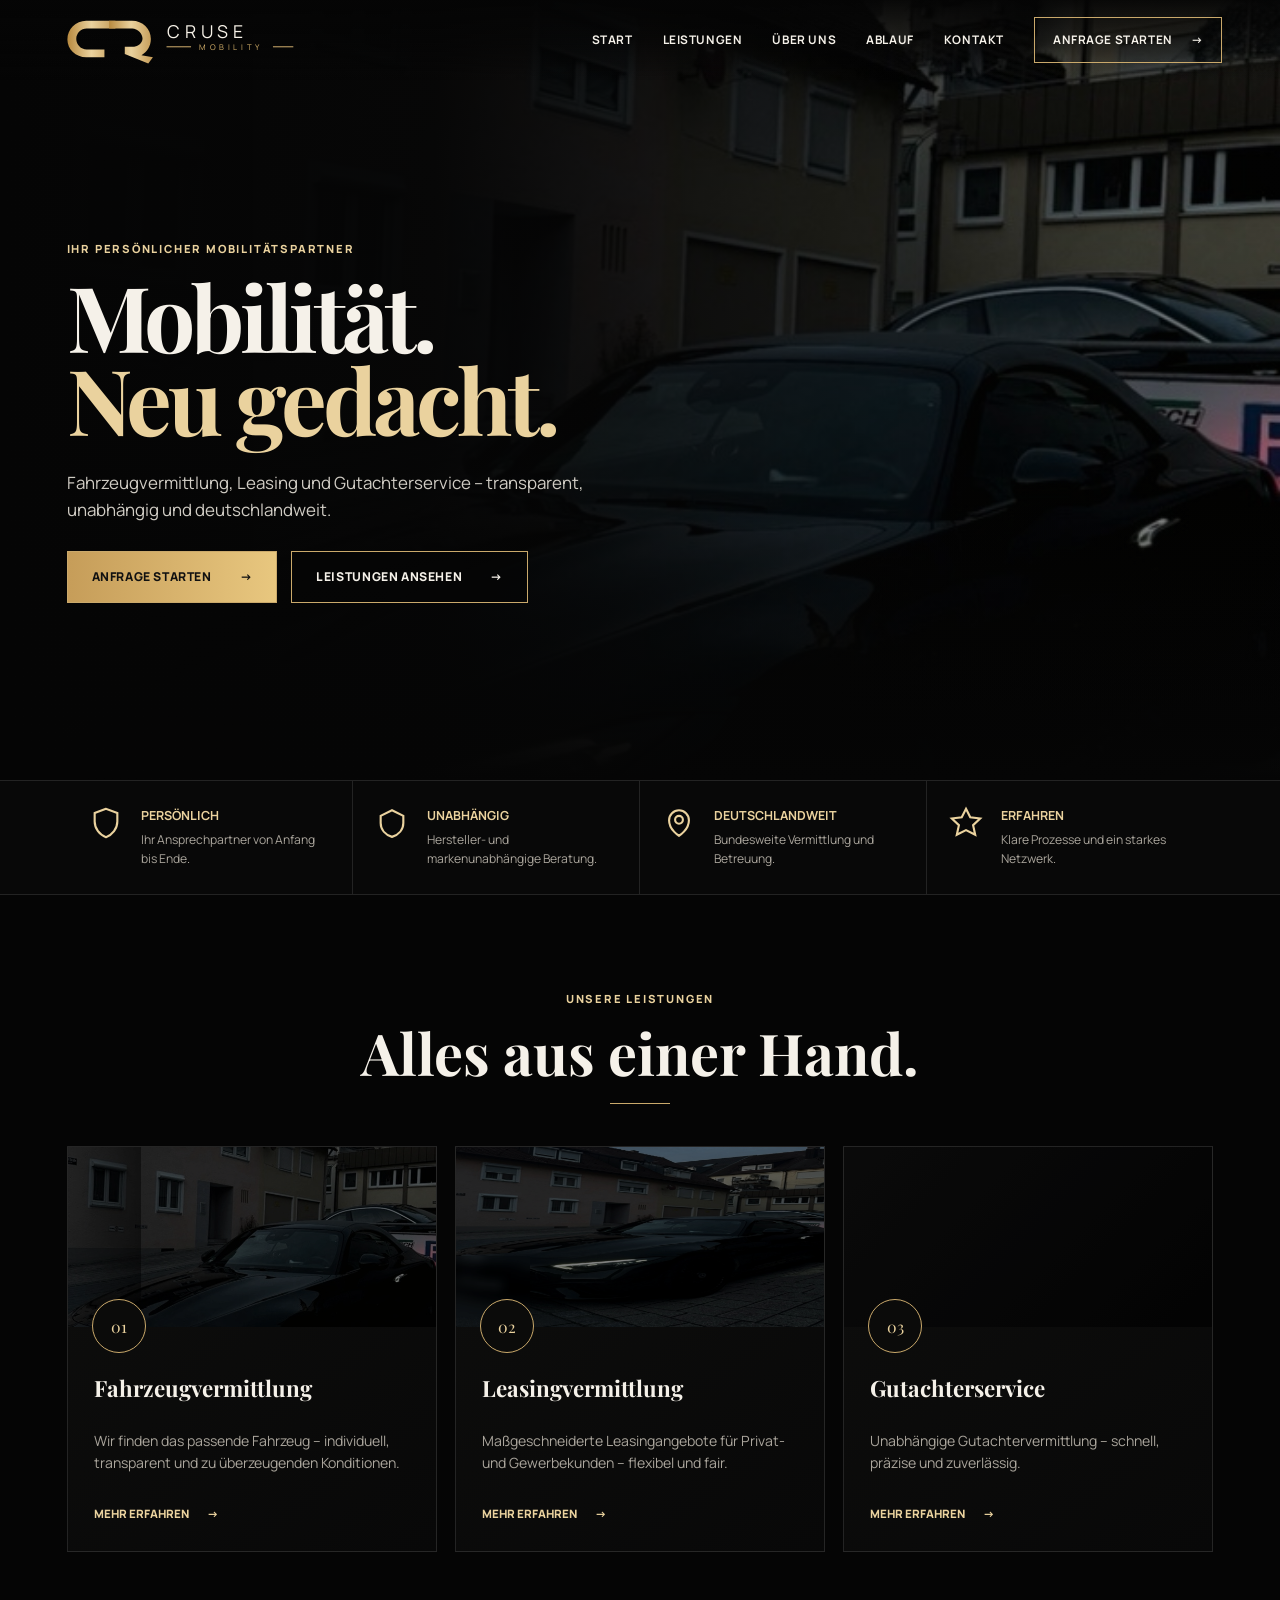
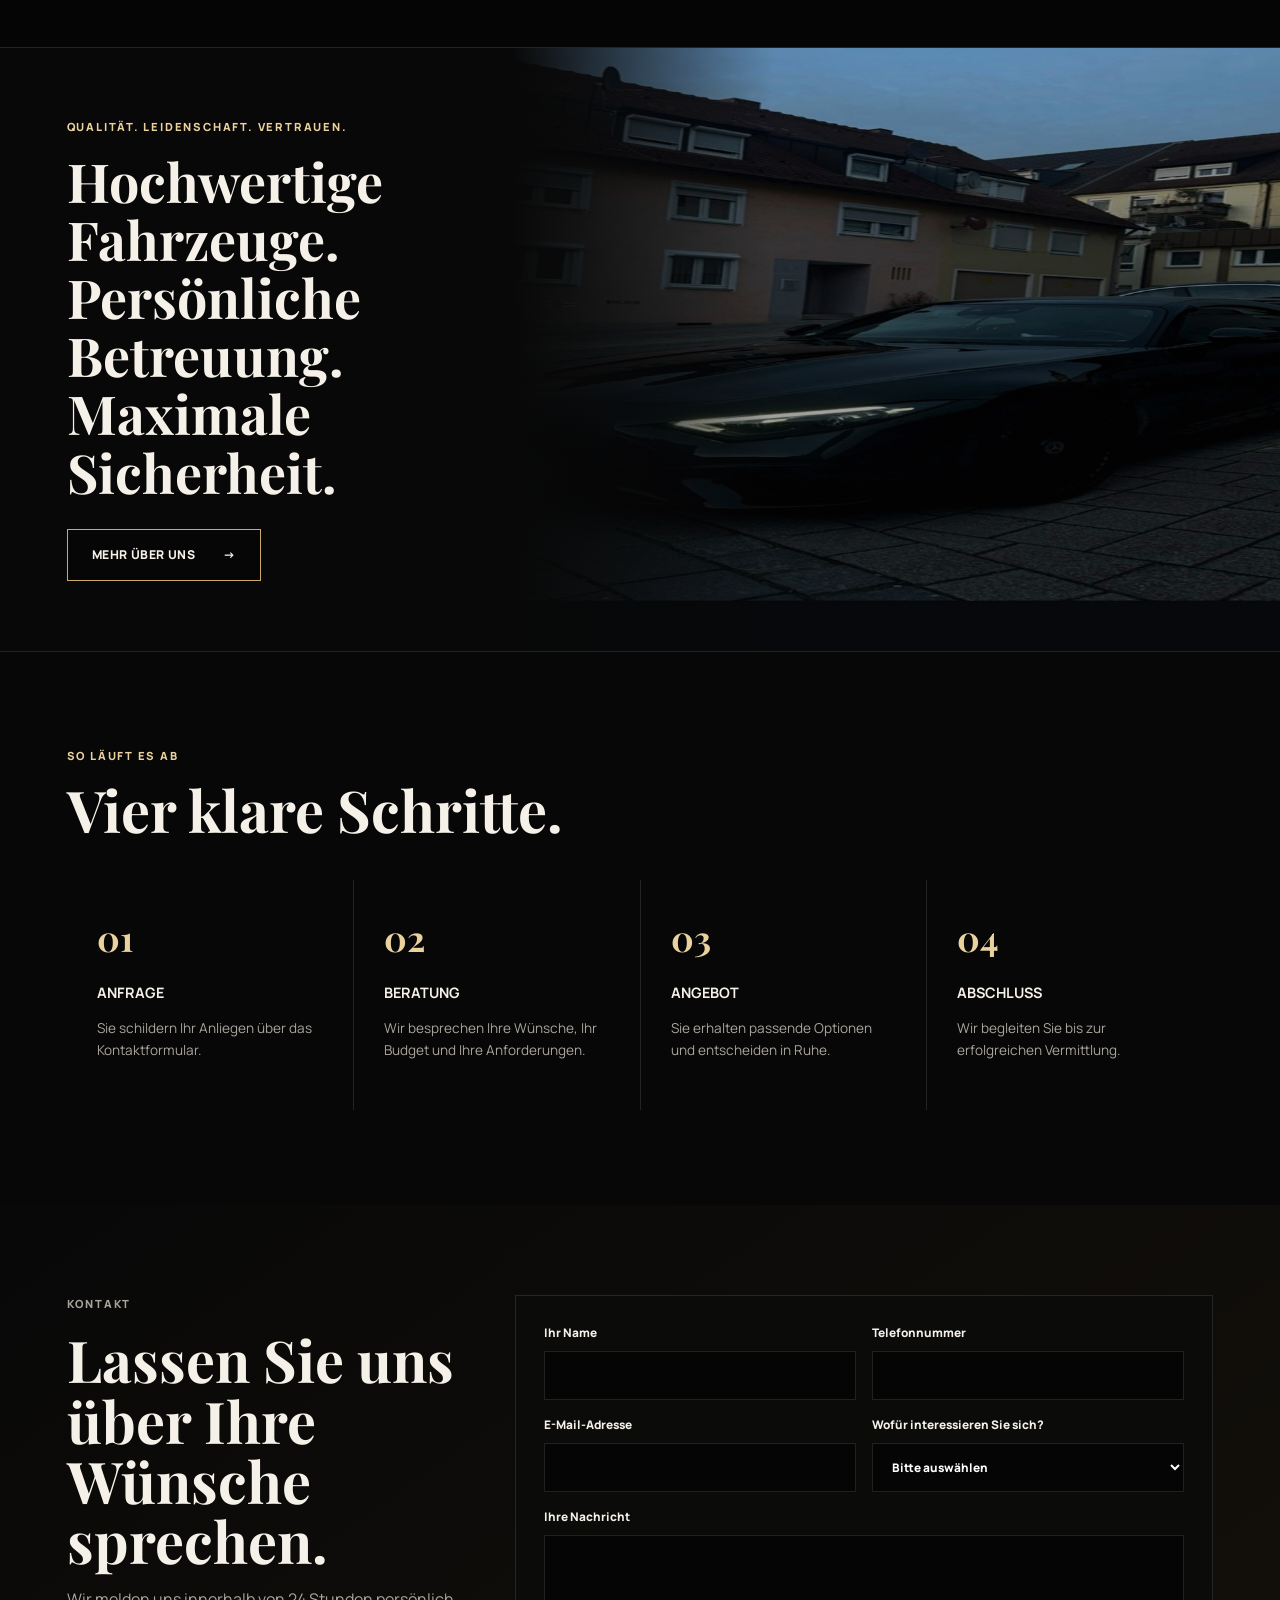
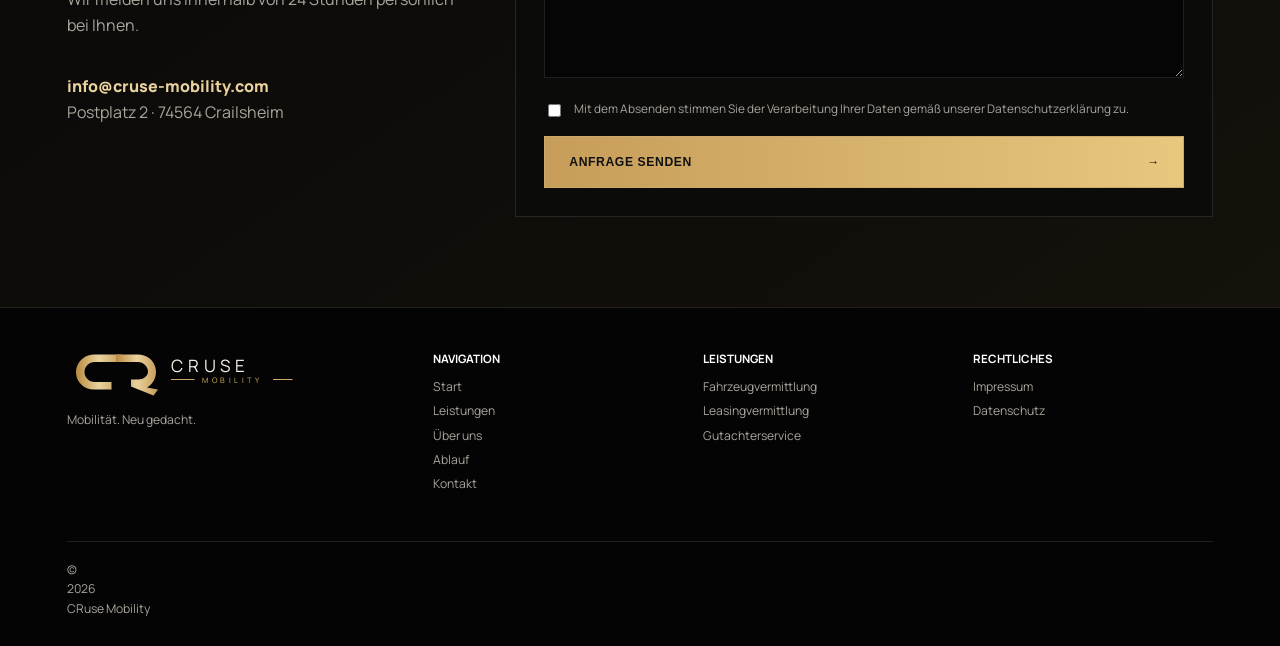
==== commit d4a53901: "Add files via upload" ====
--- a/index.html
+++ b/index.html
@@ -4,114 +4,207 @@
   <meta charset="utf-8">
   <meta name="viewport" content="width=device-width, initial-scale=1">
   <title>CRuse Mobility – Mobilität. Neu gedacht.</title>
-  <meta name="description" content="Fahrzeugvermittlung, Leasing und Gutachterservice – transparent, unabhängig und deutschlandweit.">
-  <link rel="icon" href="cruse-logo.png">
+  <meta name="description" content="Fahrzeugvermittlung, Leasing und Gutachterservice – persönlich, unabhängig und deutschlandweit.">
+  <meta property="og:title" content="CRuse Mobility – Mobilität. Neu gedacht.">
+  <meta property="og:description" content="Fahrzeugvermittlung, Leasing und Gutachterservice – persönlich, unabhängig und deutschlandweit.">
+  <meta property="og:type" content="website">
+  <meta name="theme-color" content="#050505">
+  <link rel="icon" href="favicon.svg" type="image/svg+xml">
   <link rel="preconnect" href="https://fonts.googleapis.com">
   <link rel="preconnect" href="https://fonts.gstatic.com" crossorigin>
   <link href="https://fonts.googleapis.com/css2?family=Manrope:wght@400;500;600;700;800&family=Playfair+Display:wght@600;700&display=swap" rel="stylesheet">
   <link rel="stylesheet" href="styles.css">
 </head>
 <body>
-<header class="topbar">
-  <a class="logo" href="#start"><img src="cruse-logo.png" alt="CRuse Mobility"></a>
-  <button class="menu-toggle" aria-expanded="false" aria-controls="mainnav">☰</button>
-  <nav id="mainnav">
+<header class="site-header">
+  <a href="#start" class="brand" aria-label="CRuse Mobility Startseite">
+    <svg class="brand-logo" viewBox="0 0 460 90" role="img" aria-label="CRuse Mobility">
+      <defs>
+        <linearGradient id="gold" x1="0" x2="1">
+          <stop offset="0" stop-color="#b88a3f"/>
+          <stop offset=".5" stop-color="#ead29e"/>
+          <stop offset="1" stop-color="#c49a55"/>
+        </linearGradient>
+      </defs>
+      <path d="M18 44c0-20 16-36 36-36h56v15H55c-11 0-20 9-20 20s9 20 20 20h34v15H54c-20 0-36-15-36-34Z" fill="url(#gold)"/>
+      <path d="M98 8h44c20 0 36 15 36 35 0 13-7 25-18 31l22 4-9 12-45-18v-14h14c11 0 20-7 20-16s-9-19-20-19H98V8Z" fill="url(#gold)"/>
+      <text x="208" y="42" fill="#f7f2e8" font-size="34" font-family="Manrope, Arial" letter-spacing="10">CRUSE</text>
+      <line x1="208" y1="58" x2="255" y2="58" stroke="#caa96b" stroke-width="2"/>
+      <text x="270" y="65" fill="#d8b36c" font-size="15" font-family="Manrope, Arial" letter-spacing="7">MOBILITY</text>
+      <line x1="412" y1="58" x2="451" y2="58" stroke="#caa96b" stroke-width="2"/>
+    </svg>
+  </a>
+
+  <button class="menu-toggle" type="button" aria-controls="mainnav" aria-expanded="false">
+    <span></span><span></span><span></span>
+    <span class="sr-only">Menü öffnen</span>
+  </button>
+
+  <nav id="mainnav" class="mainnav">
+    <a href="#start">Start</a>
     <a href="#leistungen">Leistungen</a>
     <a href="#warum">Über uns</a>
     <a href="#ablauf">Ablauf</a>
     <a href="#kontakt">Kontakt</a>
-    <a class="top-cta" href="#kontakt">Anfrage starten</a>
+    <a href="#kontakt" class="nav-cta">Anfrage starten <span>→</span></a>
   </nav>
 </header>
 
 <main>
-<section class="hero" id="start">
-  <div class="hero-overlay"></div>
-  <div class="hero-grid">
-    <div class="hero-copy reveal visible">
+  <section class="hero" id="start">
+    <div class="hero-shade"></div>
+    <div class="hero-content reveal visible">
       <p class="eyebrow">Ihr persönlicher Mobilitätspartner</p>
-      <h1>Mobilität.<br><span>Neu gedacht.</span></h1>
-      <p class="lead">Fahrzeugvermittlung, Leasing und Gutachterservice – transparent, unabhängig und deutschlandweit.</p>
-      <div class="cta-row">
-        <a class="button gold" href="#kontakt">Anfrage starten <span>→</span></a>
-        <a class="button outline" href="#leistungen">Leistungen ansehen <span>→</span></a>
+      <h1>Mobilität.<br><em>Neu gedacht.</em></h1>
+      <p class="hero-copy">Fahrzeugvermittlung, Leasing und Gutachterservice – transparent, unabhängig und deutschlandweit.</p>
+      <div class="hero-actions">
+        <a href="#kontakt" class="button gold">Anfrage starten <span>→</span></a>
+        <a href="#leistungen" class="button outline">Leistungen ansehen <span>→</span></a>
       </div>
     </div>
+  </section>
+
+  <section class="trust-row reveal" aria-label="Vorteile">
+    <article>
+      <svg viewBox="0 0 24 24" aria-hidden="true"><path d="M12 2 4 5v6c0 5 3.5 9.5 8 11 4.5-1.5 8-6 8-11V5l-8-3Z"/></svg>
+      <div><strong>Persönlich</strong><span>Ihr Ansprechpartner von Anfang bis Ende.</span></div>
+    </article>
+    <article>
+      <svg viewBox="0 0 24 24" aria-hidden="true"><path d="M12 3 4 7v5c0 4.6 3.2 8.3 8 9.8 4.8-1.5 8-5.2 8-9.8V7l-8-4Z"/></svg>
+      <div><strong>Unabhängig</strong><span>Hersteller- und markenunabhängige Beratung.</span></div>
+    </article>
+    <article>
+      <svg viewBox="0 0 24 24" aria-hidden="true"><path d="M12 21s7-4.1 7-11a7 7 0 1 0-14 0c0 6.9 7 11 7 11Zm0-8.5A2.5 2.5 0 1 1 12 7a2.5 2.5 0 0 1 0 5.5Z"/></svg>
+      <div><strong>Deutschlandweit</strong><span>Bundesweite Vermittlung und Betreuung.</span></div>
+    </article>
+    <article>
+      <svg viewBox="0 0 24 24" aria-hidden="true"><path d="M12 2 15 8l7 .8-5 4.7 1.5 6.8L12 17l-6.5 3.3L7 13.5 2 8.8 9 8l3-6Z"/></svg>
+      <div><strong>Erfahren</strong><span>Klare Prozesse und ein starkes Netzwerk.</span></div>
+    </article>
+  </section>
+
+  <section class="section services reveal" id="leistungen">
+    <header class="section-heading">
+      <p class="eyebrow">Unsere Leistungen</p>
+      <h2>Alles aus einer Hand.</h2>
+      <span class="gold-line"></span>
+    </header>
+
+    <div class="service-grid">
+      <article class="service-card">
+        <div class="service-image service-image-one"></div>
+        <div class="service-content">
+          <span class="service-number">01</span>
+          <h3>Fahrzeugvermittlung</h3>
+          <p>Wir finden das passende Fahrzeug – individuell, transparent und zu überzeugenden Konditionen.</p>
+          <a href="#kontakt">Mehr erfahren <span>→</span></a>
+        </div>
+      </article>
+      <article class="service-card">
+        <div class="service-image service-image-two"></div>
+        <div class="service-content">
+          <span class="service-number">02</span>
+          <h3>Leasingvermittlung</h3>
+          <p>Maßgeschneiderte Leasingangebote für Privat- und Gewerbekunden – flexibel und fair.</p>
+          <a href="#kontakt">Mehr erfahren <span>→</span></a>
+        </div>
+      </article>
+      <article class="service-card">
+        <div class="service-image service-image-three"></div>
+        <div class="service-content">
+          <span class="service-number">03</span>
+          <h3>Gutachterservice</h3>
+          <p>Unabhängige Gutachtervermittlung – schnell, präzise und zuverlässig.</p>
+          <a href="#kontakt">Mehr erfahren <span>→</span></a>
+        </div>
+      </article>
+    </div>
+  </section>
+
+  <section class="premium-band reveal" id="warum">
+    <div class="premium-copy">
+      <p class="eyebrow">Qualität. Leidenschaft. Vertrauen.</p>
+      <h2>Hochwertige Fahrzeuge.<br>Persönliche Betreuung.<br>Maximale Sicherheit.</h2>
+      <a href="#kontakt" class="button outline compact">Mehr über uns <span>→</span></a>
+    </div>
+    <div class="premium-image" aria-hidden="true"></div>
+  </section>
+
+  <section class="section process reveal" id="ablauf">
+    <header class="section-heading left">
+      <p class="eyebrow">So läuft es ab</p>
+      <h2>Vier klare Schritte.</h2>
+    </header>
+    <div class="process-grid">
+      <article><strong>01</strong><h3>Anfrage</h3><p>Sie schildern Ihr Anliegen über das Kontaktformular.</p></article>
+      <article><strong>02</strong><h3>Beratung</h3><p>Wir besprechen Ihre Wünsche, Ihr Budget und Ihre Anforderungen.</p></article>
+      <article><strong>03</strong><h3>Angebot</h3><p>Sie erhalten passende Optionen und entscheiden in Ruhe.</p></article>
+      <article><strong>04</strong><h3>Abschluss</h3><p>Wir begleiten Sie bis zur erfolgreichen Vermittlung.</p></article>
+    </div>
+  </section>
+
+  <section class="contact reveal" id="kontakt">
+    <div class="contact-copy">
+      <p class="eyebrow">Kontakt</p>
+      <h2>Lassen Sie uns über Ihre Wünsche sprechen.</h2>
+      <p>Wir melden uns innerhalb von 24 Stunden persönlich bei Ihnen.</p>
+      <a href="mailto:info@cruse-mobility.com">info@cruse-mobility.com</a>
+      <span>Postplatz 2 · 74564 Crailsheim</span>
+    </div>
+
+    <form action="https://formsubmit.co/info@cruse-mobility.com" method="POST">
+      <input type="hidden" name="_subject" value="Neue Anfrage über cruse-mobility.de">
+      <input type="hidden" name="_captcha" value="false">
+      <input type="hidden" name="_template" value="table">
+      <input type="hidden" name="_next" value="https://cruse-mobility.de/danke.html">
+      <input type="text" name="_honey" class="honeypot" tabindex="-1" autocomplete="off">
+
+      <div class="field-row">
+        <label>Ihr Name<input type="text" name="Name" required autocomplete="name"></label>
+        <label>Telefonnummer<input type="tel" name="Telefon" autocomplete="tel"></label>
+      </div>
+      <div class="field-row">
+        <label>E-Mail-Adresse<input type="email" name="E-Mail" required autocomplete="email"></label>
+        <label>Wofür interessieren Sie sich?
+          <select name="Anliegen" required>
+            <option value="">Bitte auswählen</option>
+            <option>Fahrzeugvermittlung</option>
+            <option>Leasingvermittlung</option>
+            <option>Gutachterservice</option>
+            <option>Kooperation</option>
+            <option>Sonstiges</option>
+          </select>
+        </label>
+      </div>
+      <label>Ihre Nachricht<textarea name="Nachricht" rows="6" required></textarea></label>
+      <label class="consent">
+        <input type="checkbox" required>
+        <span>Mit dem Absenden stimmen Sie der Verarbeitung Ihrer Daten gemäß unserer Datenschutzerklärung zu.</span>
+      </label>
+      <button class="button gold submit" type="submit">Anfrage senden <span>→</span></button>
+    </form>
+  </section>
+</main>
+
+<footer class="footer">
+  <div class="footer-brand">
+    <svg class="brand-logo footer-logo" viewBox="0 0 460 90" aria-hidden="true">
+      <defs><linearGradient id="gold2" x1="0" x2="1"><stop offset="0" stop-color="#b88a3f"/><stop offset=".5" stop-color="#ead29e"/><stop offset="1" stop-color="#c49a55"/></linearGradient></defs>
+      <path d="M18 44c0-20 16-36 36-36h56v15H55c-11 0-20 9-20 20s9 20 20 20h34v15H54c-20 0-36-15-36-34Z" fill="url(#gold2)"/>
+      <path d="M98 8h44c20 0 36 15 36 35 0 13-7 25-18 31l22 4-9 12-45-18v-14h14c11 0 20-7 20-16s-9-19-20-19H98V8Z" fill="url(#gold2)"/>
+      <text x="208" y="42" fill="#f7f2e8" font-size="34" font-family="Manrope, Arial" letter-spacing="10">CRUSE</text>
+      <line x1="208" y1="58" x2="255" y2="58" stroke="#caa96b" stroke-width="2"/>
+      <text x="270" y="65" fill="#d8b36c" font-size="15" font-family="Manrope, Arial" letter-spacing="7">MOBILITY</text>
+      <line x1="412" y1="58" x2="451" y2="58" stroke="#caa96b" stroke-width="2"/>
+    </svg>
+    <p>Mobilität. Neu gedacht.</p>
   </div>
-</section>
-
-<section class="services reveal" id="leistungen">
-  <article><span class="num">01</span><h3>Fahrzeugvermittlung</h3><p>Wir finden dein Wunschfahrzeug – schnell, zuverlässig und passend zu deinem Budget.</p><a href="#kontakt">→</a></article>
-  <article><span class="num">02</span><h3>Leasing</h3><p>Maßgeschneiderte Leasingangebote für Privat- und Geschäftskunden.</p><a href="#kontakt">→</a></article>
-  <article><span class="num">03</span><h3>Gutachterservice</h3><p>Unabhängige Gutachtervermittlung nach einem unverschuldeten Unfall.</p><a href="#kontakt">→</a></article>
-  <article><span class="num">04</span><h3>Persönliche Betreuung</h3><p>Ein fester Ansprechpartner von der ersten Anfrage bis zur Lösung.</p><a href="#kontakt">→</a></article>
-</section>
-
-<section class="why reveal" id="warum">
-  <div class="why-image"><img src="car-detail.jpg" alt="Schwarzes Sportcoupé"></div>
-  <div class="why-copy">
-    <p class="eyebrow">Warum CRuse Mobility?</p>
-    <h2>Persönlich. Unabhängig.<br>Deutschlandweit.</h2>
-    <div class="checks">
-      <span>Persönlicher Ansprechpartner</span>
-      <span>Transparente Prozesse</span>
-      <span>Markenunabhängige Beratung</span>
-      <span>Schnelle Rückmeldung</span>
-      <span>Deutschlandweite Vermittlung</span>
-      <span>Klare Kommunikation</span>
-    </div>
-  </div>
-  <aside class="stats">
-    <div><strong>100 %</strong><span>markenunabhängig</span></div>
-    <div><strong>1</strong><span>fester Ansprechpartner</span></div>
-    <div><strong>DE</strong><span>deutschlandweit</span></div>
-  </aside>
-</section>
-
-<section class="flow reveal" id="ablauf">
-  <p class="eyebrow">So läuft es ab</p>
-  <div class="flow-grid">
-    <article><strong>01</strong><h3>Anfrage</h3><p>Du sendest deine Anfrage über das Kontaktformular.</p></article>
-    <article><strong>02</strong><h3>Beratung</h3><p>Wir besprechen Wünsche, Budget und Anforderungen.</p></article>
-    <article><strong>03</strong><h3>Angebot</h3><p>Du erhältst passende Optionen und entscheidest in Ruhe.</p></article>
-    <article><strong>04</strong><h3>Abschluss</h3><p>Wir begleiten dich bis zur erfolgreichen Vermittlung.</p></article>
-  </div>
-</section>
-
-<section class="contact reveal" id="kontakt">
-  <div class="contact-copy">
-    <p class="eyebrow">Kontakt</p>
-    <h2>Anfrage starten.</h2>
-    <p>Beschreibe dein Anliegen. Wir melden uns persönlich und unverbindlich zurück.</p>
-    <a href="mailto:info@cruse-mobility.com">info@cruse-mobility.com</a>
-    <span>Postplatz 2 · 74564 Crailsheim</span>
-  </div>
-  <form action="https://formsubmit.co/info@cruse-mobility.com" method="POST">
-    <input type="hidden" name="_subject" value="Neue Anfrage über cruse-mobility.de">
-    <input type="hidden" name="_captcha" value="false">
-    <input type="hidden" name="_template" value="table">
-    <div class="field-row">
-      <label>Name<input name="Name" required></label>
-      <label>E-Mail<input type="email" name="E-Mail" required></label>
-    </div>
-    <div class="field-row">
-      <label>Telefon<input type="tel" name="Telefon"></label>
-      <label>Anliegen<select name="Anliegen" required><option value="">Bitte auswählen</option><option>Fahrzeugvermittlung</option><option>Leasing</option><option>Gutachterservice</option><option>Kooperation</option><option>Sonstiges</option></select></label>
-    </div>
-    <label>Nachricht<textarea name="Nachricht" rows="6" required></textarea></label>
-    <label class="consent"><input type="checkbox" required><span>Ich stimme der Verarbeitung meiner Angaben zur Bearbeitung der Anfrage zu.</span></label>
-    <button class="button gold submit" type="submit">Anfrage senden</button>
-    <p class="note">Beim ersten Test sendet FormSubmit eine Aktivierungs-E-Mail an info@cruse-mobility.com.</p>
-  </form>
-</section>
-</main>
-
-<footer>
-  <div><img src="cruse-logo.png" alt="CRuse Mobility"><span>Mobilität. Neu gedacht.</span></div>
-  <div><strong>Kontakt</strong><a href="mailto:info@cruse-mobility.com">info@cruse-mobility.com</a><span>Postplatz 2</span><span>74564 Crailsheim</span></div>
+  <div><strong>Navigation</strong><a href="#start">Start</a><a href="#leistungen">Leistungen</a><a href="#warum">Über uns</a><a href="#ablauf">Ablauf</a><a href="#kontakt">Kontakt</a></div>
+  <div><strong>Leistungen</strong><a href="#kontakt">Fahrzeugvermittlung</a><a href="#kontakt">Leasingvermittlung</a><a href="#kontakt">Gutachterservice</a></div>
   <div><strong>Rechtliches</strong><a href="impressum.html">Impressum</a><a href="datenschutz.html">Datenschutz</a></div>
-  <p>© <span id="year"></span> CRuse Mobility</p>
+  <p class="copyright">© <span id="year"></span> CRuse Mobility</p>
 </footer>
+
 <script src="script.js"></script>
 </body>
 </html>
--- a/styles.css
+++ b/styles.css
@@ -1 +1 @@
-*{box-sizing:border-box}html{scroll-behavior:smooth}body{margin:0;background:#050505;color:#f3f0e8;font-family:Manrope,Arial,sans-serif;line-height:1.55;overflow-x:hidden}a{color:inherit;text-decoration:none}img{display:block;max-width:100%}:root{--gold:#d2ad66;--gold2:#ead29e;--line:rgba(255,255,255,.11);--muted:#aaa59b}.topbar{position:fixed;z-index:60;top:0;left:0;right:0;display:flex;align-items:center;justify-content:space-between;padding:18px clamp(24px,4.6vw,72px);background:linear-gradient(#050505f5,#050505a0,transparent)}.topbar.scrolled{background:#050505f7;box-shadow:0 12px 30px #0008}.logo img{width:190px;height:50px;object-fit:cover}.topbar nav{display:flex;align-items:center;gap:30px;text-transform:uppercase;font-size:.75rem;font-weight:700;letter-spacing:.04em}.top-cta{border:1px solid var(--gold);padding:13px 20px}.menu-toggle{display:none;background:none;color:white;border:1px solid var(--line);padding:8px 12px;font-size:1.1rem}.hero{position:relative;min-height:720px;padding:140px clamp(28px,6vw,90px) 70px;background:url('hero-car.jpg') center right/cover no-repeat}.hero-overlay{position:absolute;inset:0;background:linear-gradient(90deg,#050505 0%,rgba(5,5,5,.94) 33%,rgba(5,5,5,.40) 66%,rgba(5,5,5,.18) 100%),linear-gradient(0deg,#050505 0%,transparent 38%)}.hero-grid{position:relative;z-index:2;max-width:1480px;margin:auto}.hero-copy{width:min(600px,48vw)}.eyebrow{margin:0 0 16px;color:var(--gold2);text-transform:uppercase;letter-spacing:.18em;font-size:.72rem;font-weight:800}.hero h1,.why h2,.contact h2{font-family:'Playfair Display',serif}.hero h1{font-size:clamp(4rem,7.3vw,7.5rem);line-height:.91;letter-spacing:-.045em;margin:0}.hero h1 span{color:var(--gold2)}.lead{max-width:600px;margin:28px 0;color:#d2cec6;font-size:1.08rem}.cta-row{display:flex;gap:14px;flex-wrap:wrap}.button{min-height:52px;padding:0 24px;display:inline-flex;justify-content:space-between;align-items:center;gap:24px;border:1px solid var(--gold);font-weight:800;text-transform:uppercase;font-size:.76rem;letter-spacing:.05em;cursor:pointer}.gold{background:var(--gold);color:#111}.outline{background:#060606bb}.services{display:grid;grid-template-columns:repeat(4,1fr);gap:14px;padding:0 clamp(28px,6vw,90px) 80px;margin-top:-34px;position:relative;z-index:4}.services article{min-height:250px;padding:26px;border:1px solid var(--line);background:linear-gradient(145deg,#0f0f0e,#080808);position:relative;transition:.25s}.services article:hover{transform:translateY(-5px);border-color:#d2ad6677}.services .num{color:var(--gold2);font-family:'Playfair Display',serif;font-size:1.4rem}.services h3{margin-top:44px;text-transform:uppercase;font-size:.95rem}.services p{color:var(--muted);font-size:.86rem}.services a{position:absolute;right:24px;bottom:20px;color:var(--gold2);font-size:1.4rem}.why{display:grid;grid-template-columns:1.05fr 1fr .56fr;gap:34px;align-items:stretch;padding:80px clamp(28px,6vw,90px);background:#070707}.why-image img{width:100%;height:100%;min-height:430px;object-fit:cover}.why-copy{padding:18px 4px}.why h2{font-size:clamp(2.4rem,4.2vw,4.2rem);line-height:1.05;margin:0 0 28px}.checks{display:grid;grid-template-columns:1fr 1fr;gap:18px}.checks span{padding-left:24px;position:relative;color:#d1cdc5;font-size:.9rem}.checks span:before{content:"✓";position:absolute;left:0;color:var(--gold2)}.stats{border:1px solid #d2ad6655;background:linear-gradient(160deg,#11100d,#080808);padding:22px}.stats div{padding:20px 0;border-bottom:1px solid #d2ad663d}.stats div:last-child{border:0}.stats strong,.stats span{display:block}.stats strong{font-family:'Playfair Display',serif;color:var(--gold2);font-size:1.9rem}.stats span{color:var(--muted);font-size:.78rem}.flow{padding:20px clamp(28px,6vw,90px) 90px;background:#060606}.flow-grid{display:grid;grid-template-columns:repeat(4,1fr);gap:1px;background:var(--line)}.flow article{background:#070707;padding:26px;min-height:210px}.flow strong{font-family:'Playfair Display',serif;color:var(--gold2);font-size:2rem}.flow p{color:var(--muted);font-size:.85rem}.contact{display:grid;grid-template-columns:.75fr 1.25fr;gap:60px;padding:90px clamp(28px,6vw,90px);background:linear-gradient(145deg,#080808,#14110c)}.contact h2{font-size:clamp(2.7rem,4.8vw,4.8rem);margin:0}.contact-copy{display:flex;flex-direction:column;align-items:flex-start}.contact-copy p{color:var(--muted)}.contact-copy a{color:var(--gold2);font-weight:800;margin-top:16px}.contact-copy span{color:var(--muted)}form{background:#0b0b0a;border:1px solid var(--line);padding:28px}.field-row{display:grid;grid-template-columns:1fr 1fr;gap:16px}label{display:block;margin-bottom:16px;font-size:.76rem;font-weight:800}input,select,textarea{width:100%;margin-top:8px;padding:14px;background:#050505;border:1px solid var(--line);color:white;font:inherit}.consent{display:flex;gap:10px;color:var(--muted);font-weight:400}.consent input{width:auto}.submit{width:100%}.note{color:#8f8a82;font-size:.7rem}footer{display:grid;grid-template-columns:1.4fr 1fr 1fr auto;gap:28px;padding:42px clamp(28px,6vw,90px);border-top:1px solid var(--line);background:#040404;color:var(--muted);font-size:.78rem}footer img{width:165px;height:44px;object-fit:cover}footer strong,footer a,footer span{display:block}footer strong{color:white}.reveal{opacity:0;transform:translateY(22px);transition:.7s}.reveal.visible{opacity:1;transform:none}.legal{max-width:950px;margin:auto;padding:90px 22px}.legal h1,.legal h2{font-family:'Playfair Display',serif}.legal h1{font-size:clamp(2.8rem,6vw,5rem)}.legal p{color:var(--muted)}.notice{border-left:3px solid var(--gold);background:#11110f;padding:18px;margin:22px 0}@media(max-width:1000px){.services{grid-template-columns:1fr 1fr}.why{grid-template-columns:1fr}.stats{display:grid;grid-template-columns:repeat(3,1fr)}.stats div{border-bottom:0;border-right:1px solid #d2ad663d}.contact{grid-template-columns:1fr}.flow-grid{grid-template-columns:1fr 1fr}footer{grid-template-columns:1fr 1fr}}@media(max-width:680px){.topbar{padding:10px 14px;background:#050505f5}.logo img{width:150px;height:39px}.menu-toggle{display:block}.topbar nav{display:none;position:absolute;top:60px;left:0;right:0;padding:20px;background:#050505;flex-direction:column;align-items:flex-start}.topbar nav.open{display:flex}.hero{min-height:100svh;padding:110px 18px 46px;background-position:65% center}.hero-overlay{background:linear-gradient(90deg,rgba(5,5,5,.97),rgba(5,5,5,.9) 60%,rgba(5,5,5,.42)),linear-gradient(0deg,#050505,transparent 36%)}.hero-copy{width:100%;padding-top:10px}.hero h1{font-size:clamp(3rem,15vw,4.35rem);line-height:.95}.lead{font-size:.97rem;max-width:92%}.cta-row{display:grid;grid-template-columns:1fr;width:100%}.button{width:100%;min-height:54px}.services{grid-template-columns:1fr;padding:18px;margin-top:0}.services article{min-height:150px}.services h3{margin-top:18px}.why{grid-template-columns:1fr;padding:70px 18px}.why-image img{min-height:280px}.checks{grid-template-columns:1fr}.stats{grid-template-columns:1fr}.stats div{border-right:0;border-bottom:1px solid #d2ad663d}.flow{padding:18px 18px 70px}.flow-grid{grid-template-columns:1fr}.contact{padding:70px 18px;grid-template-columns:1fr}.field-row{grid-template-columns:1fr}form{padding:20px}footer{grid-template-columns:1fr;padding:38px 18px}.eyebrow{font-size:.62rem;letter-spacing:.14em}.why h2,.contact h2{font-size:clamp(2.4rem,11vw,3.4rem)}}+*{box-sizing:border-box}html{scroll-behavior:smooth}body{margin:0;background:#050505;color:#f5f1e9;font-family:Manrope,Arial,sans-serif;line-height:1.6;overflow-x:hidden}a{color:inherit;text-decoration:none}img{display:block;max-width:100%}:root{--gold:#caa96b;--gold2:#ead29e;--cream:#f5f1e9;--muted:#aaa59c;--line:rgba(255,255,255,.11);--panel:#0d0d0c}.sr-only{position:absolute;width:1px;height:1px;padding:0;margin:-1px;overflow:hidden;clip:rect(0,0,0,0);white-space:nowrap;border:0}.site-header{position:fixed;z-index:100;top:0;left:0;right:0;display:flex;align-items:center;justify-content:space-between;padding:16px clamp(18px,4.5vw,74px);background:linear-gradient(#050505f2,#0505059f,transparent);transition:.25s}.site-header.scrolled{background:#050505f8;box-shadow:0 12px 34px #0009}.brand{display:flex;align-items:center}.brand-logo{width:240px;height:48px}.mainnav{display:flex;align-items:center;gap:30px;text-transform:uppercase;font-size:.74rem;font-weight:700;letter-spacing:.05em}.mainnav a{position:relative}.mainnav a:not(.nav-cta):after{content:"";position:absolute;left:0;right:100%;bottom:-8px;height:1px;background:var(--gold);transition:.25s}.mainnav a:hover:after{right:0}.nav-cta{border:1px solid var(--gold);padding:13px 18px;display:flex;gap:18px}.menu-toggle{display:none;background:none;border:0;width:44px;height:44px;padding:10px;flex-direction:column;justify-content:center;gap:5px}.menu-toggle span:not(.sr-only){display:block;height:1px;background:#fff;width:100%}.hero{position:relative;min-height:780px;display:flex;align-items:center;padding:135px clamp(22px,5.2vw,82px) 72px;background:url('hero-car.jpg') center/cover no-repeat}.hero-shade{position:absolute;inset:0;background:linear-gradient(90deg,#050505 0%,rgba(5,5,5,.96) 34%,rgba(5,5,5,.44) 69%,rgba(5,5,5,.22) 100%),linear-gradient(0deg,#050505 0%,transparent 36%)}.hero-content{position:relative;z-index:2;max-width:650px}.eyebrow{margin:0 0 16px;color:var(--gold2);text-transform:uppercase;letter-spacing:.16em;font-size:.7rem;font-weight:800}.hero h1,.section-heading h2,.premium-band h2,.contact h2{font-family:'Playfair Display',serif}.hero h1{margin:0;font-size:clamp(4rem,7.1vw,7.2rem);line-height:.92;letter-spacing:-.045em}.hero h1 em{font-style:normal;color:var(--gold2)}.hero-copy{max-width:580px;margin:28px 0;color:#d0ccc4;font-size:1.06rem}.hero-actions{display:flex;gap:14px;flex-wrap:wrap}.button{display:inline-flex;align-items:center;justify-content:space-between;gap:28px;min-height:52px;padding:0 24px;border:1px solid var(--gold);text-transform:uppercase;font-size:.76rem;font-weight:800;letter-spacing:.05em;transition:.25s;cursor:pointer}.button:hover{transform:translateY(-2px);box-shadow:0 14px 32px #0008}.button.gold{background:linear-gradient(90deg,#c69d59,#e8c77f);color:#111}.button.outline{background:#050505aa}.button.compact{width:max-content}.trust-row{display:grid;grid-template-columns:repeat(4,1fr);padding:0 clamp(22px,5.2vw,82px);background:#080808;border-top:1px solid var(--line);border-bottom:1px solid var(--line)}.trust-row article{display:flex;gap:18px;padding:25px 22px;border-right:1px solid var(--line)}.trust-row article:last-child{border-right:0}.trust-row svg{width:34px;height:34px;fill:none;stroke:var(--gold2);stroke-width:1.5;flex:0 0 auto}.trust-row strong,.trust-row span{display:block}.trust-row strong{color:var(--gold2);text-transform:uppercase;font-size:.78rem}.trust-row span{color:var(--muted);font-size:.76rem;margin-top:4px}.section{padding:95px clamp(22px,5.2vw,82px)}.section-heading{text-align:center;margin-bottom:42px}.section-heading.left{text-align:left}.section-heading h2{font-size:clamp(2.6rem,4.5vw,4.6rem);line-height:1;margin:0}.gold-line{display:block;width:60px;height:1px;background:var(--gold);margin:22px auto 0}.service-grid{display:grid;grid-template-columns:repeat(3,1fr);gap:18px}.service-card{border:1px solid var(--line);background:linear-gradient(145deg,#0e0e0d,#080808);overflow:hidden;transition:.25s}.service-card:hover{transform:translateY(-6px);border-color:#caa96b77}.service-image{height:180px;background-size:cover;background-position:center;filter:saturate(.7) brightness(.65)}.service-image-one{background-image:url('hero-car.jpg')}.service-image-two{background-image:url('car-detail.jpg')}.service-image-three{background:linear-gradient(135deg,#101010,#040404),radial-gradient(circle at 70% 30%,#caa96b22,transparent 50%)}.service-content{padding:26px;position:relative}.service-number{position:absolute;top:-28px;left:24px;width:54px;height:54px;border-radius:50%;background:#0b0b0a;border:1px solid var(--gold);display:grid;place-items:center;color:var(--gold2);font-family:'Playfair Display',serif}.service-content h3{font-family:'Playfair Display',serif;font-size:1.4rem;margin-top:18px}.service-content p{color:var(--muted);font-size:.88rem}.service-content a{display:inline-flex;gap:18px;color:var(--gold2);text-transform:uppercase;font-weight:800;font-size:.72rem;margin-top:16px}.premium-band{min-height:430px;display:grid;grid-template-columns:.8fr 1.2fr;background:#080808;border-top:1px solid var(--line);border-bottom:1px solid var(--line)}.premium-copy{padding:70px clamp(22px,5.2vw,82px);display:flex;flex-direction:column;justify-content:center}.premium-band h2{font-size:clamp(2.4rem,4.2vw,4.4rem);line-height:1.08;margin:0 0 28px}.premium-image{background:url('car-detail.jpg') center/cover no-repeat;position:relative}.premium-image:after{content:"";position:absolute;inset:0;background:linear-gradient(90deg,#080808 0%,transparent 34%),linear-gradient(0deg,#08080855,transparent)}.process{background:#070707}.process-grid{display:grid;grid-template-columns:repeat(4,1fr);gap:1px;background:var(--line)}.process-grid article{background:#070707;padding:30px;min-height:230px}.process-grid strong{font-family:'Playfair Display',serif;color:var(--gold2);font-size:2.2rem}.process-grid h3{text-transform:uppercase;font-size:.9rem}.process-grid p{color:var(--muted);font-size:.85rem}.contact{display:grid;grid-template-columns:.72fr 1.28fr;gap:56px;padding:90px clamp(22px,5.2vw,82px);background:linear-gradient(145deg,#080808,#15110b)}.contact-copy{display:flex;flex-direction:column;align-items:flex-start}.contact h2{font-size:clamp(2.6rem,4.5vw,4.8rem);line-height:1.05;margin:0}.contact-copy p{color:var(--muted)}.contact-copy a{color:var(--gold2);font-weight:800;margin-top:20px}.contact-copy span{color:var(--muted)}form{background:#0b0b0a;border:1px solid var(--line);padding:28px}.field-row{display:grid;grid-template-columns:1fr 1fr;gap:16px}label{display:block;margin-bottom:16px;font-size:.74rem;font-weight:800}input,select,textarea{width:100%;margin-top:8px;padding:14px 15px;background:#050505;border:1px solid var(--line);color:#fff;font:inherit;outline:none}input:focus,select:focus,textarea:focus{border-color:var(--gold)}.consent{display:flex;gap:10px;color:var(--muted);font-weight:400}.consent input{width:auto;margin-top:4px}.submit{width:100%}.honeypot{position:absolute;left:-9999px}.footer{display:grid;grid-template-columns:1.4fr 1fr 1fr 1fr;gap:30px;padding:42px clamp(22px,5.2vw,82px) 28px;background:#040404;border-top:1px solid var(--line);color:var(--muted);font-size:.76rem;position:relative}.footer-logo{width:230px;height:46px}.footer strong,.footer a,.footer span{display:block}.footer strong{color:#fff;text-transform:uppercase;font-size:.72rem;margin-bottom:8px}.footer a{margin:5px 0}.footer-brand p{margin:8px 0}.copyright{grid-column:1/-1;border-top:1px solid var(--line);padding-top:18px;margin:12px 0 0}.reveal{opacity:0;transform:translateY(24px);transition:.7s}.reveal.visible{opacity:1;transform:none}.legal{max-width:960px;margin:auto;padding:100px 22px}.legal h1,.legal h2{font-family:'Playfair Display',serif}.legal h1{font-size:clamp(3rem,6vw,5rem)}.legal p{color:var(--muted)}.notice{border-left:3px solid var(--gold);background:#11110f;padding:18px;margin:22px 0}@media(max-width:980px){.mainnav{gap:18px}.trust-row{grid-template-columns:1fr 1fr}.service-grid{grid-template-columns:1fr}.premium-band{grid-template-columns:1fr}.premium-image{min-height:360px}.process-grid{grid-template-columns:1fr 1fr}.contact{grid-template-columns:1fr}.footer{grid-template-columns:1fr 1fr}}@media(max-width:720px){.site-header{padding:10px 14px;background:#050505f6}.brand-logo{width:178px;height:38px}.menu-toggle{display:flex}.mainnav{display:none;position:absolute;top:60px;left:0;right:0;background:#050505;padding:22px;flex-direction:column;align-items:flex-start}.mainnav.open{display:flex}.hero{min-height:100svh;padding:110px 18px 48px;background-position:62% center}.hero-shade{background:linear-gradient(90deg,rgba(5,5,5,.97),rgba(5,5,5,.88) 62%,rgba(5,5,5,.45)),linear-gradient(0deg,#050505,transparent 38%)}.hero h1{font-size:clamp(3rem,15vw,4.5rem)}.hero-copy{font-size:.98rem}.hero-actions{display:grid;grid-template-columns:1fr;width:100%}.button{width:100%;min-height:55px}.trust-row{grid-template-columns:1fr}.trust-row article{border-right:0;border-bottom:1px solid var(--line)}.section{padding:75px 18px}.section-heading{text-align:left}.gold-line{margin-left:0}.service-image{height:150px}.premium-copy{padding:65px 18px}.premium-image{min-height:300px}.process-grid{grid-template-columns:1fr}.contact{padding:75px 18px}.field-row{grid-template-columns:1fr}form{padding:20px}.footer{grid-template-columns:1fr;padding:36px 18px}.footer-logo{width:190px}.eyebrow{font-size:.62rem;letter-spacing:.14em}}@media(prefers-reduced-motion:reduce){*{scroll-behavior:auto!important}.reveal,.service-card,.button{transition:none!important}}
